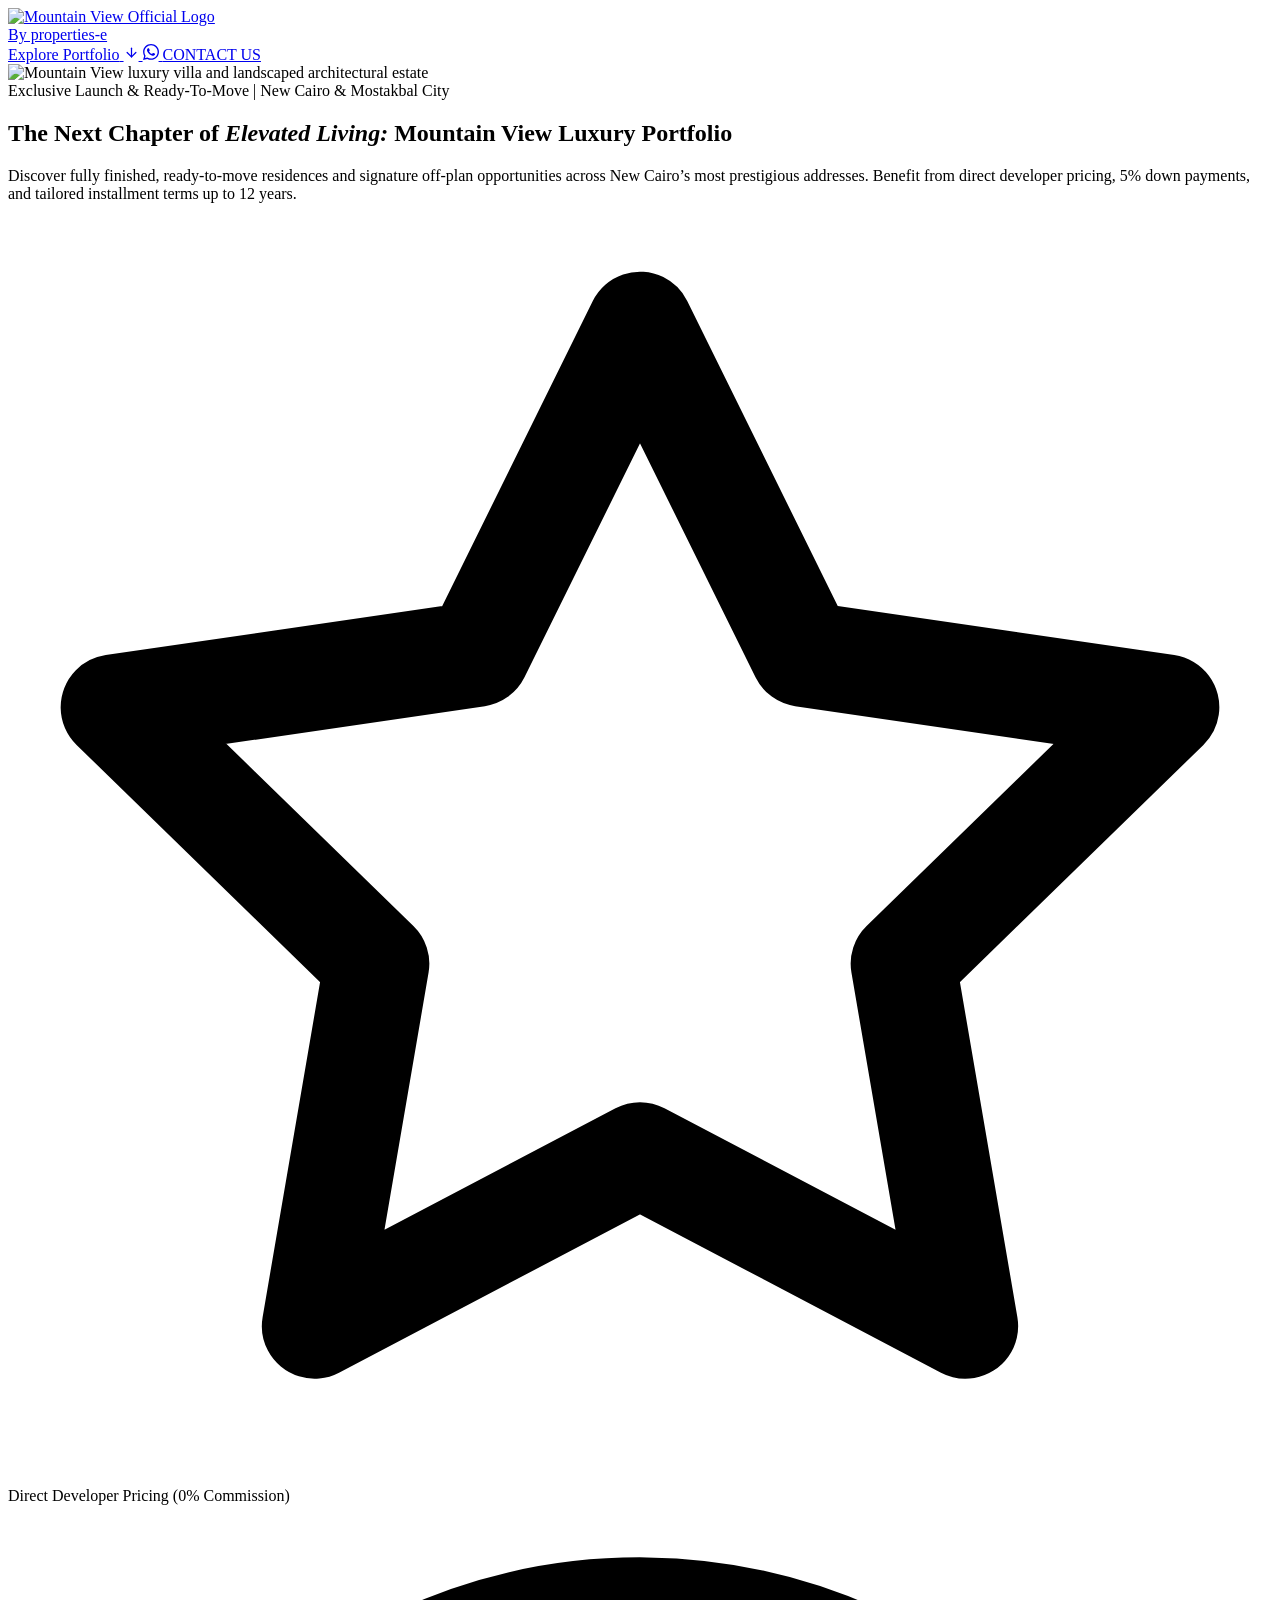
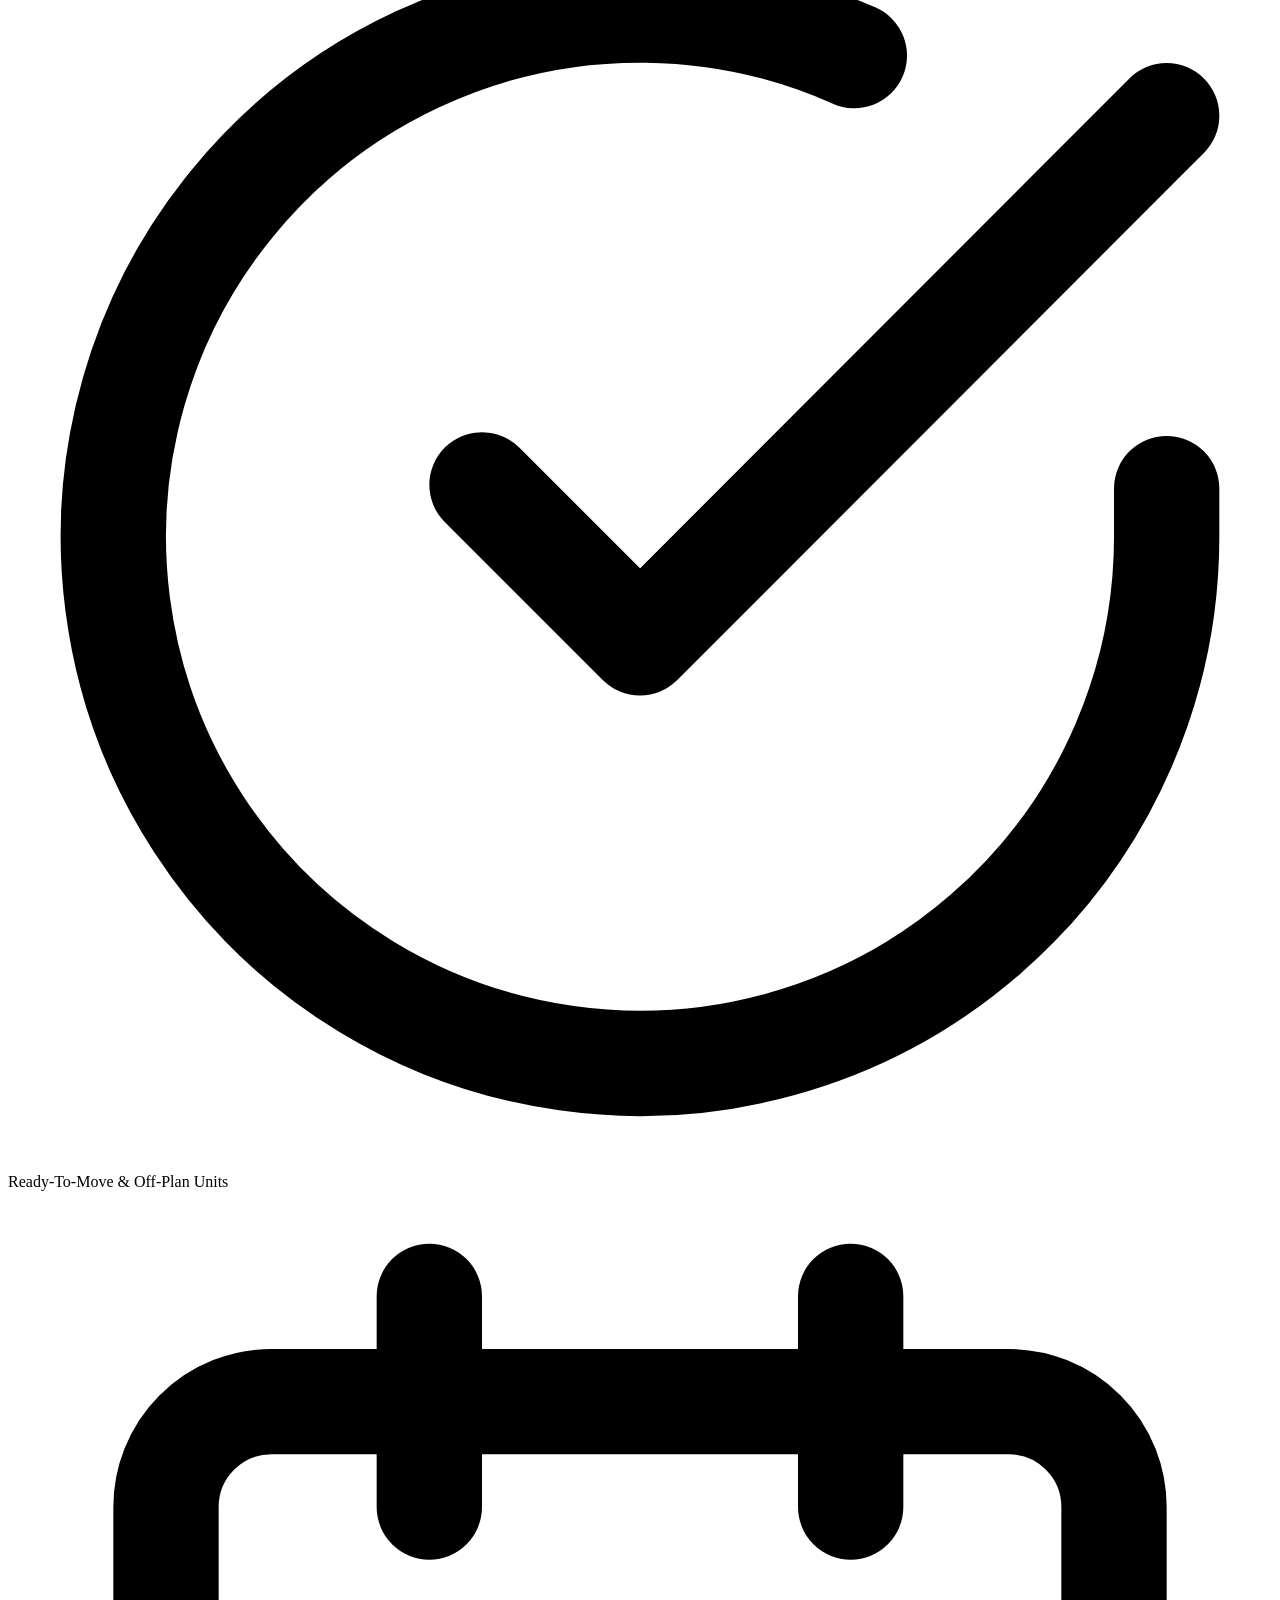
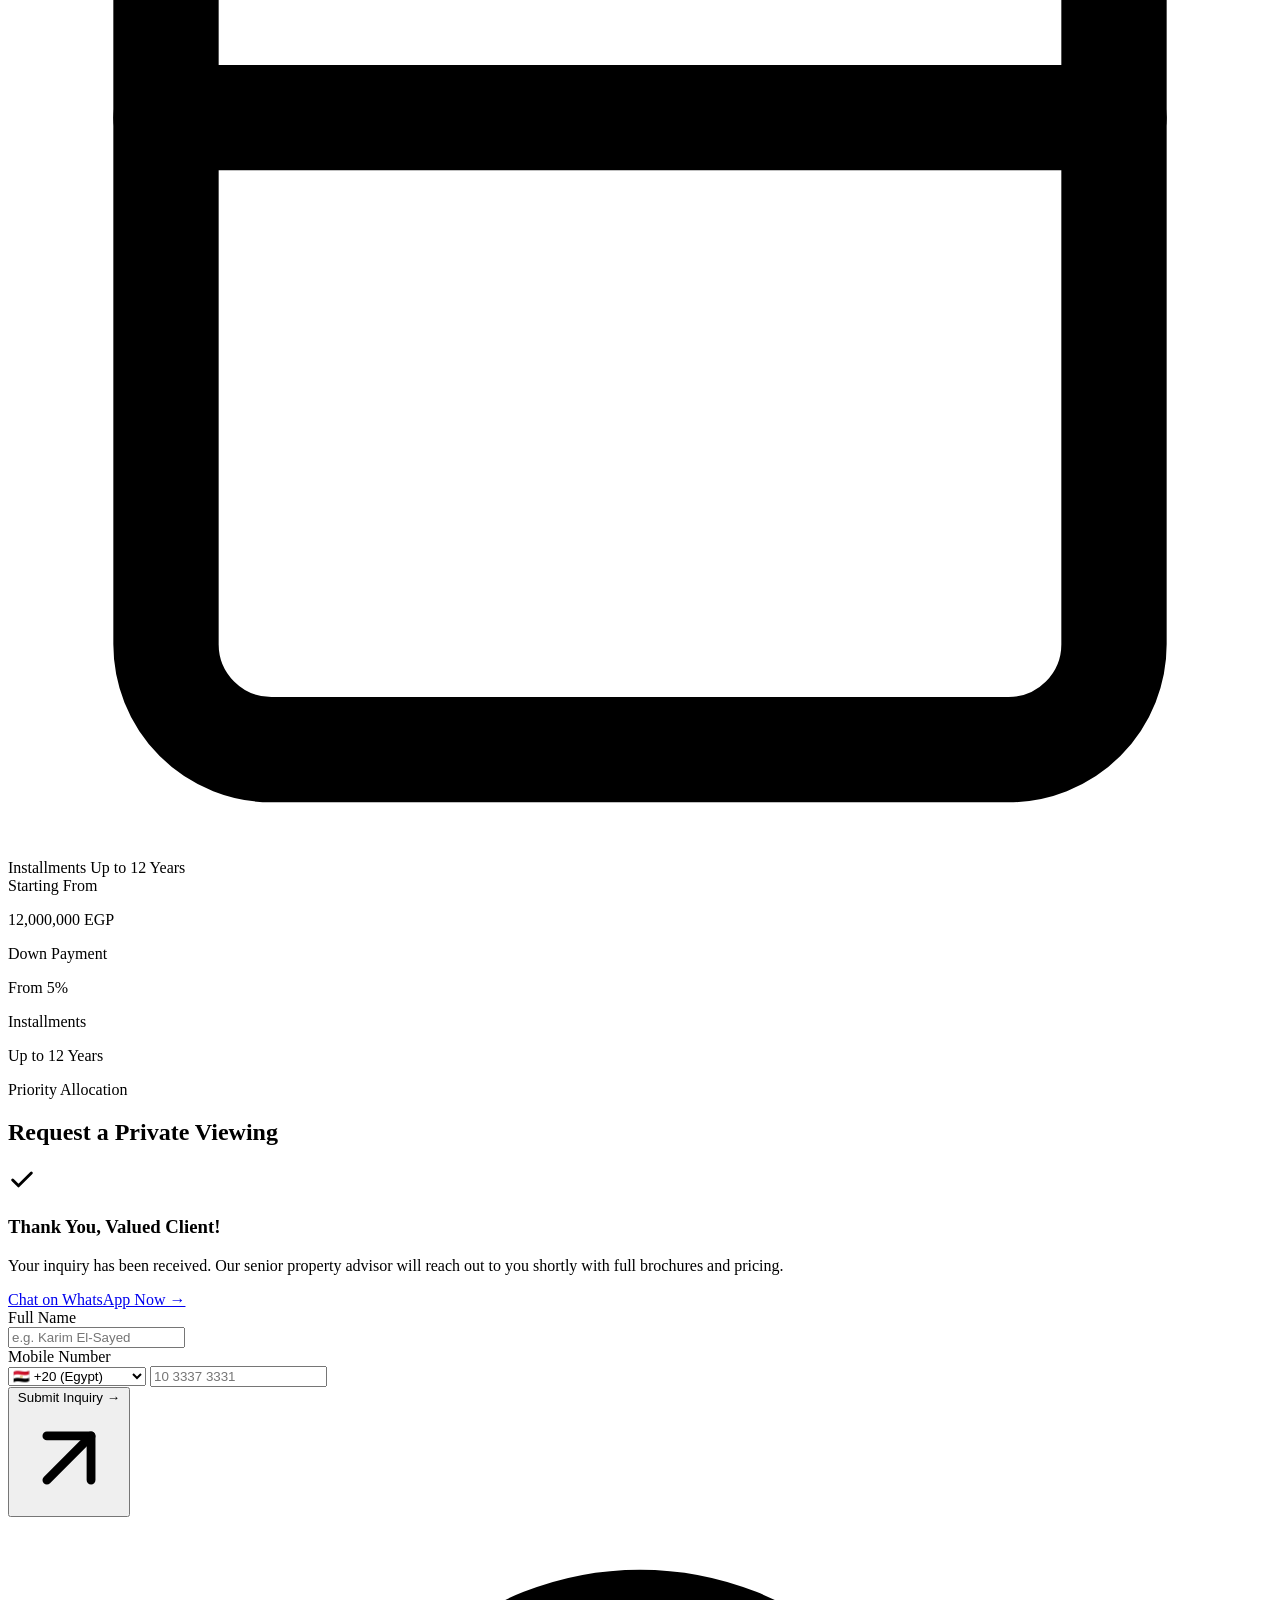
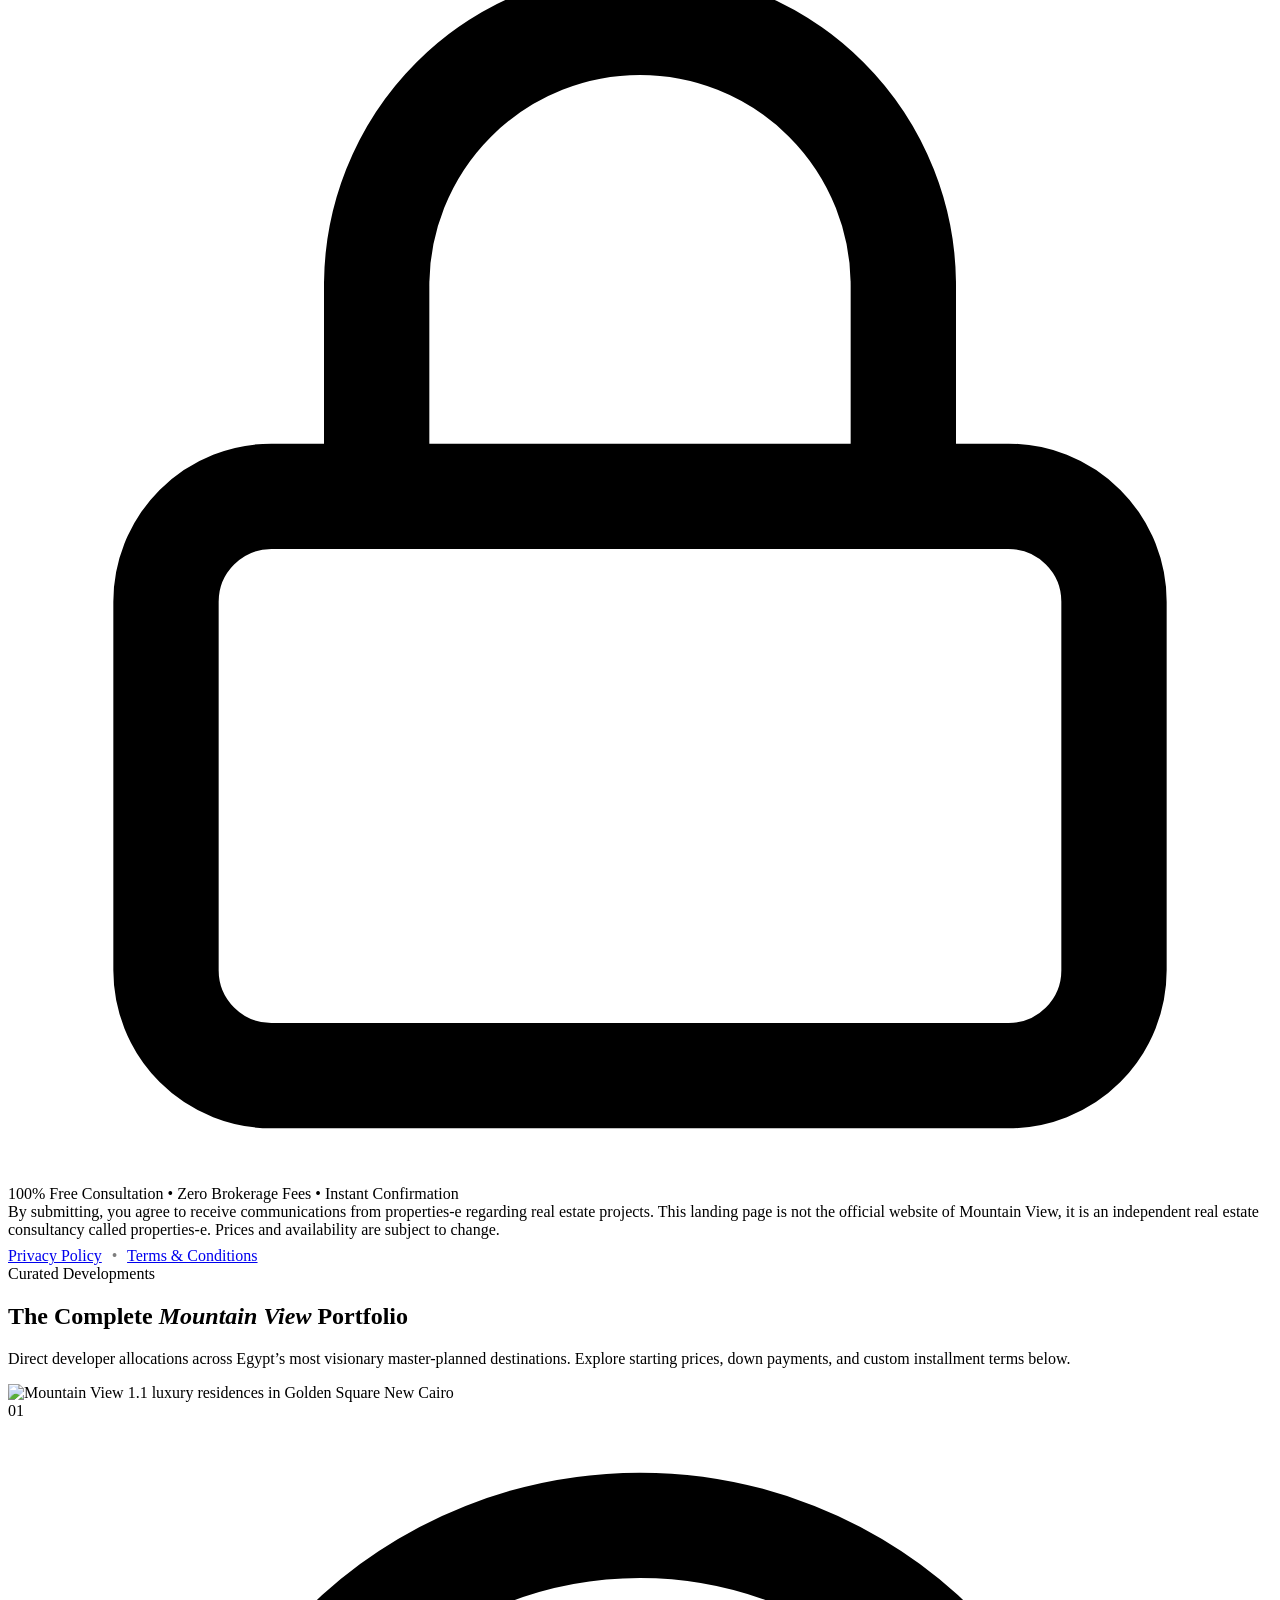
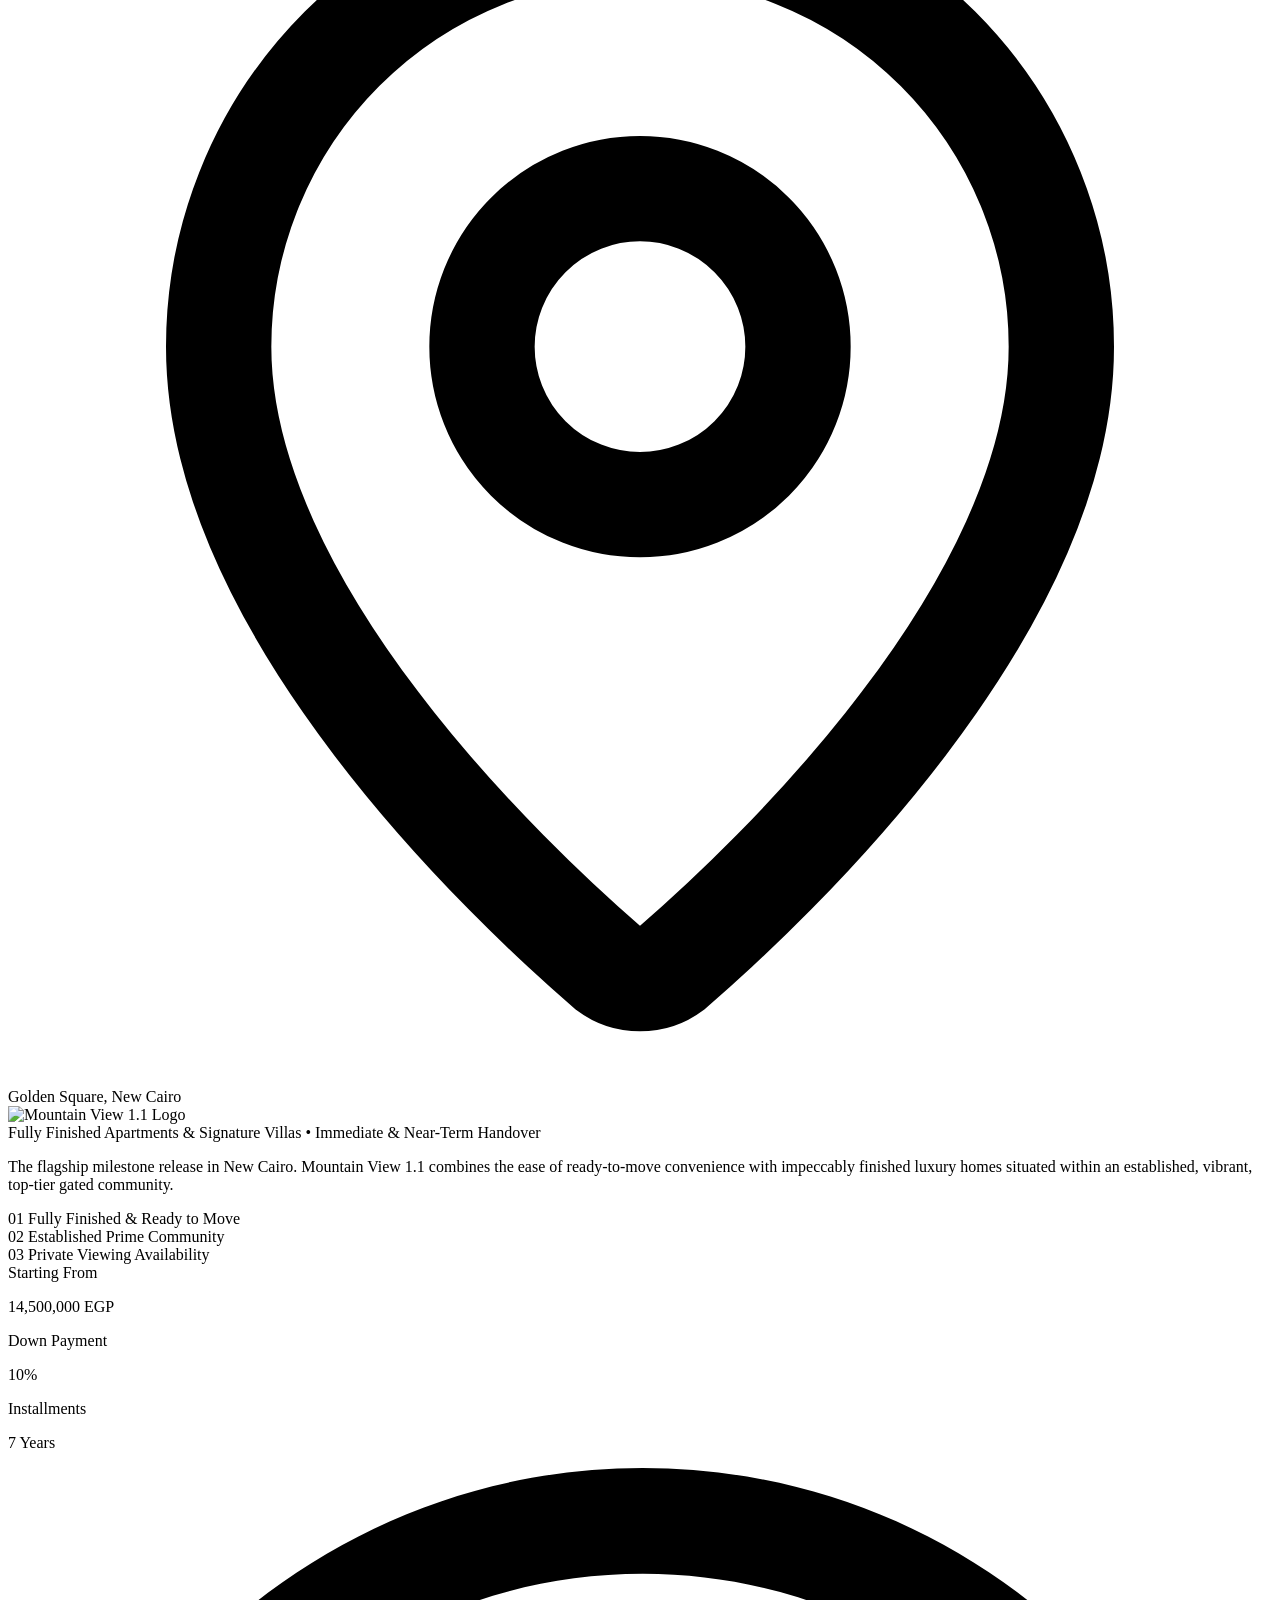
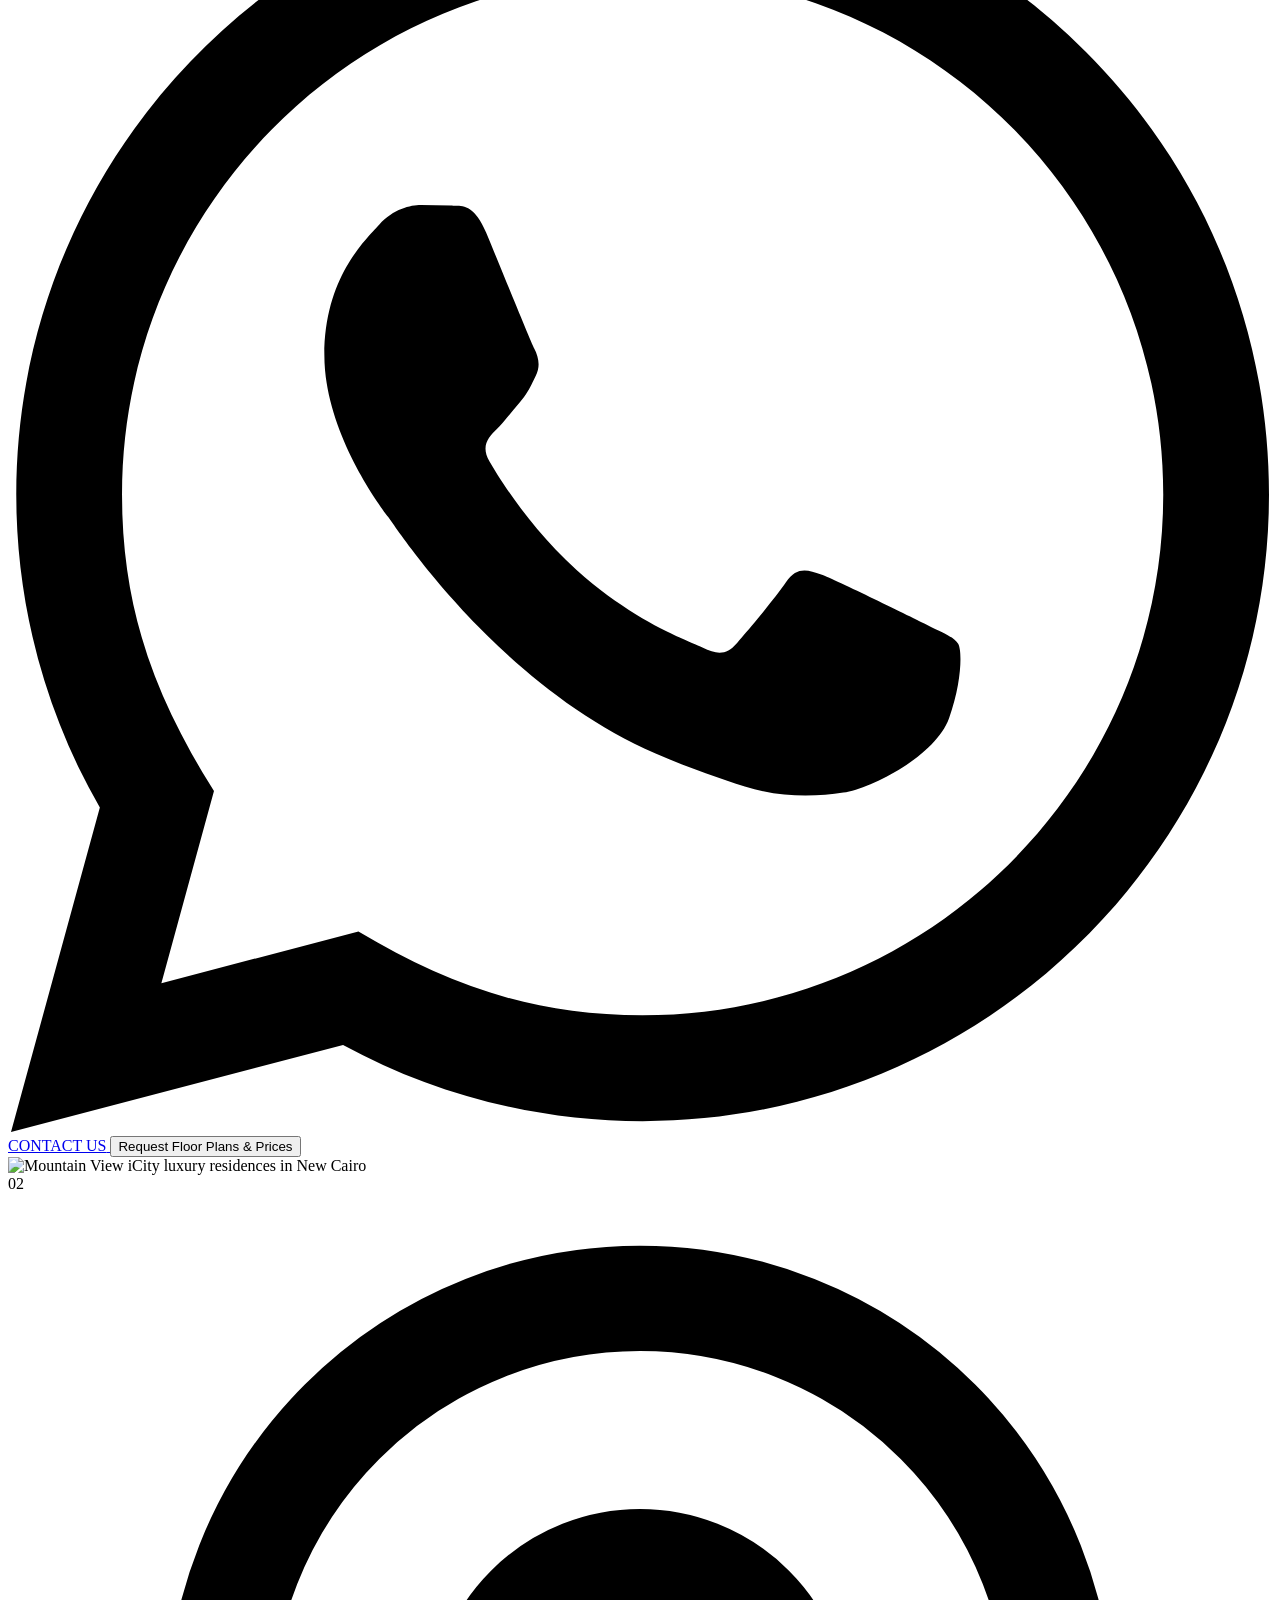
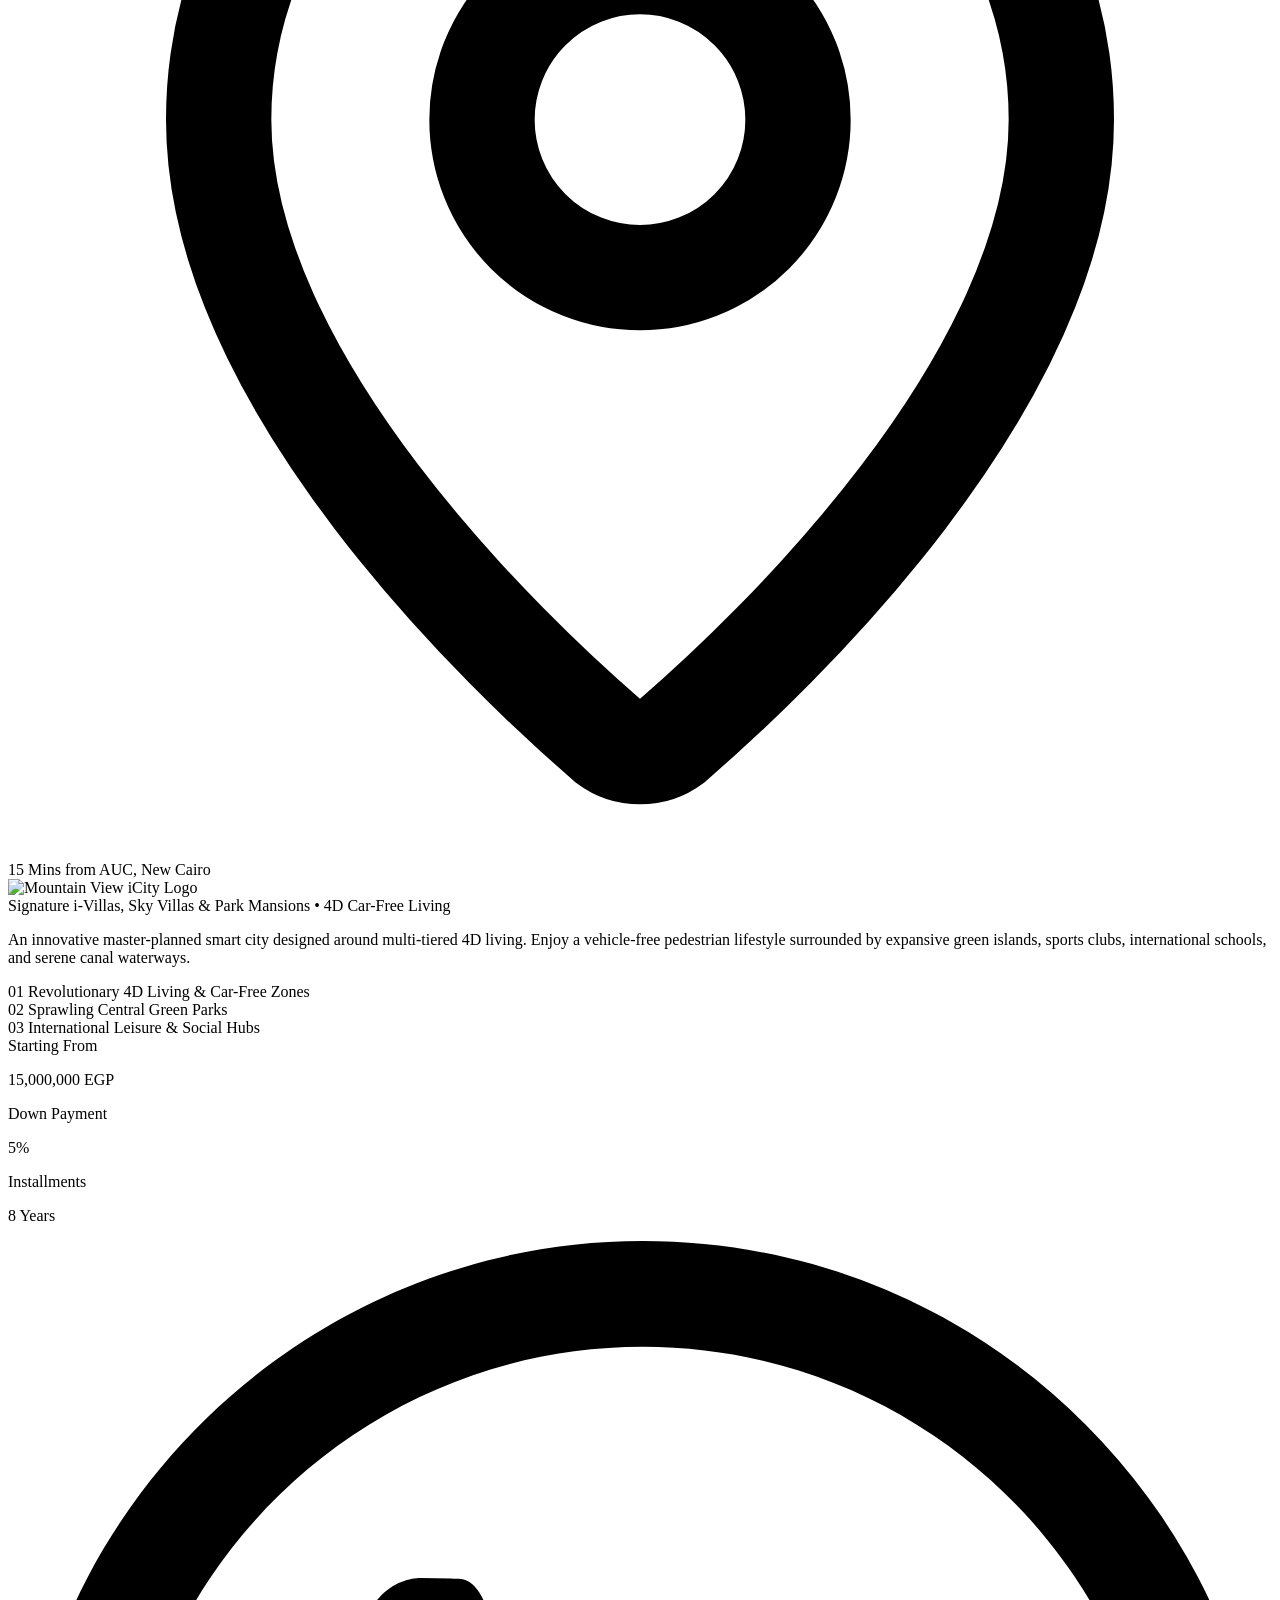
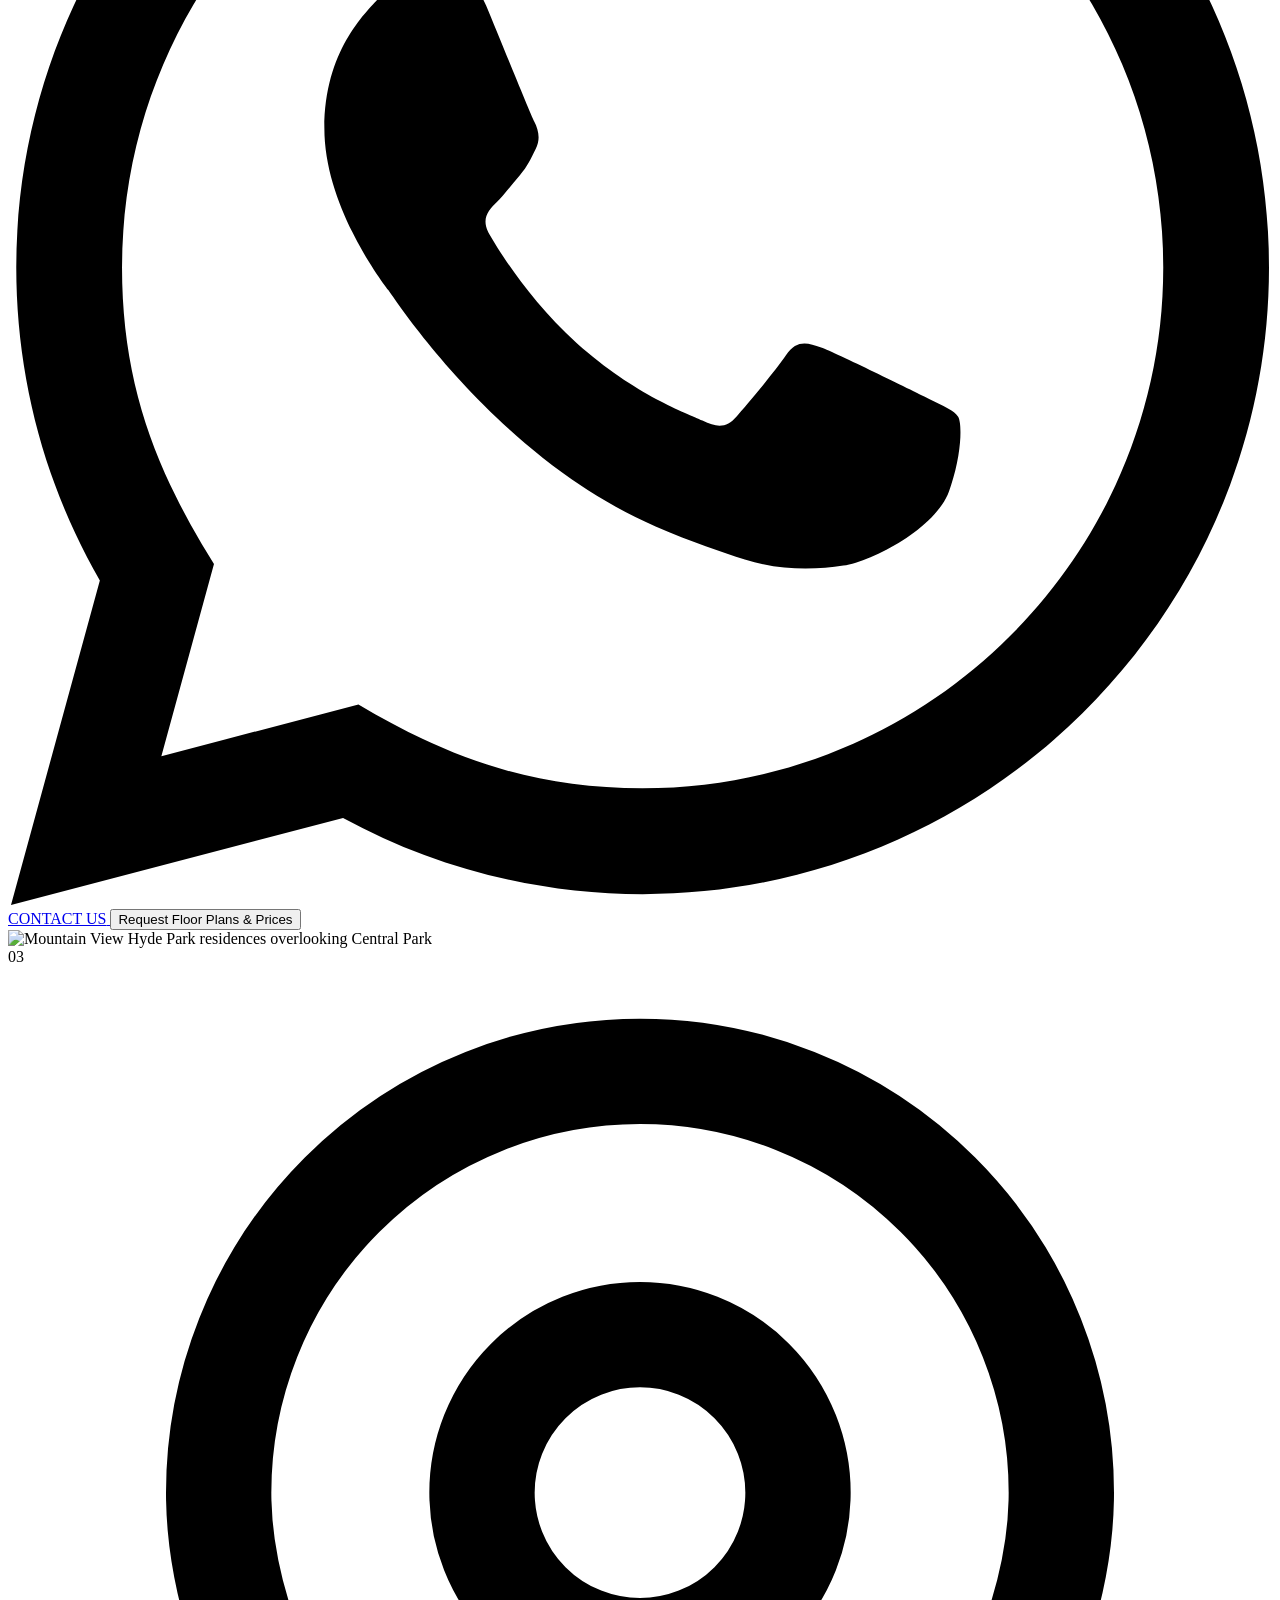
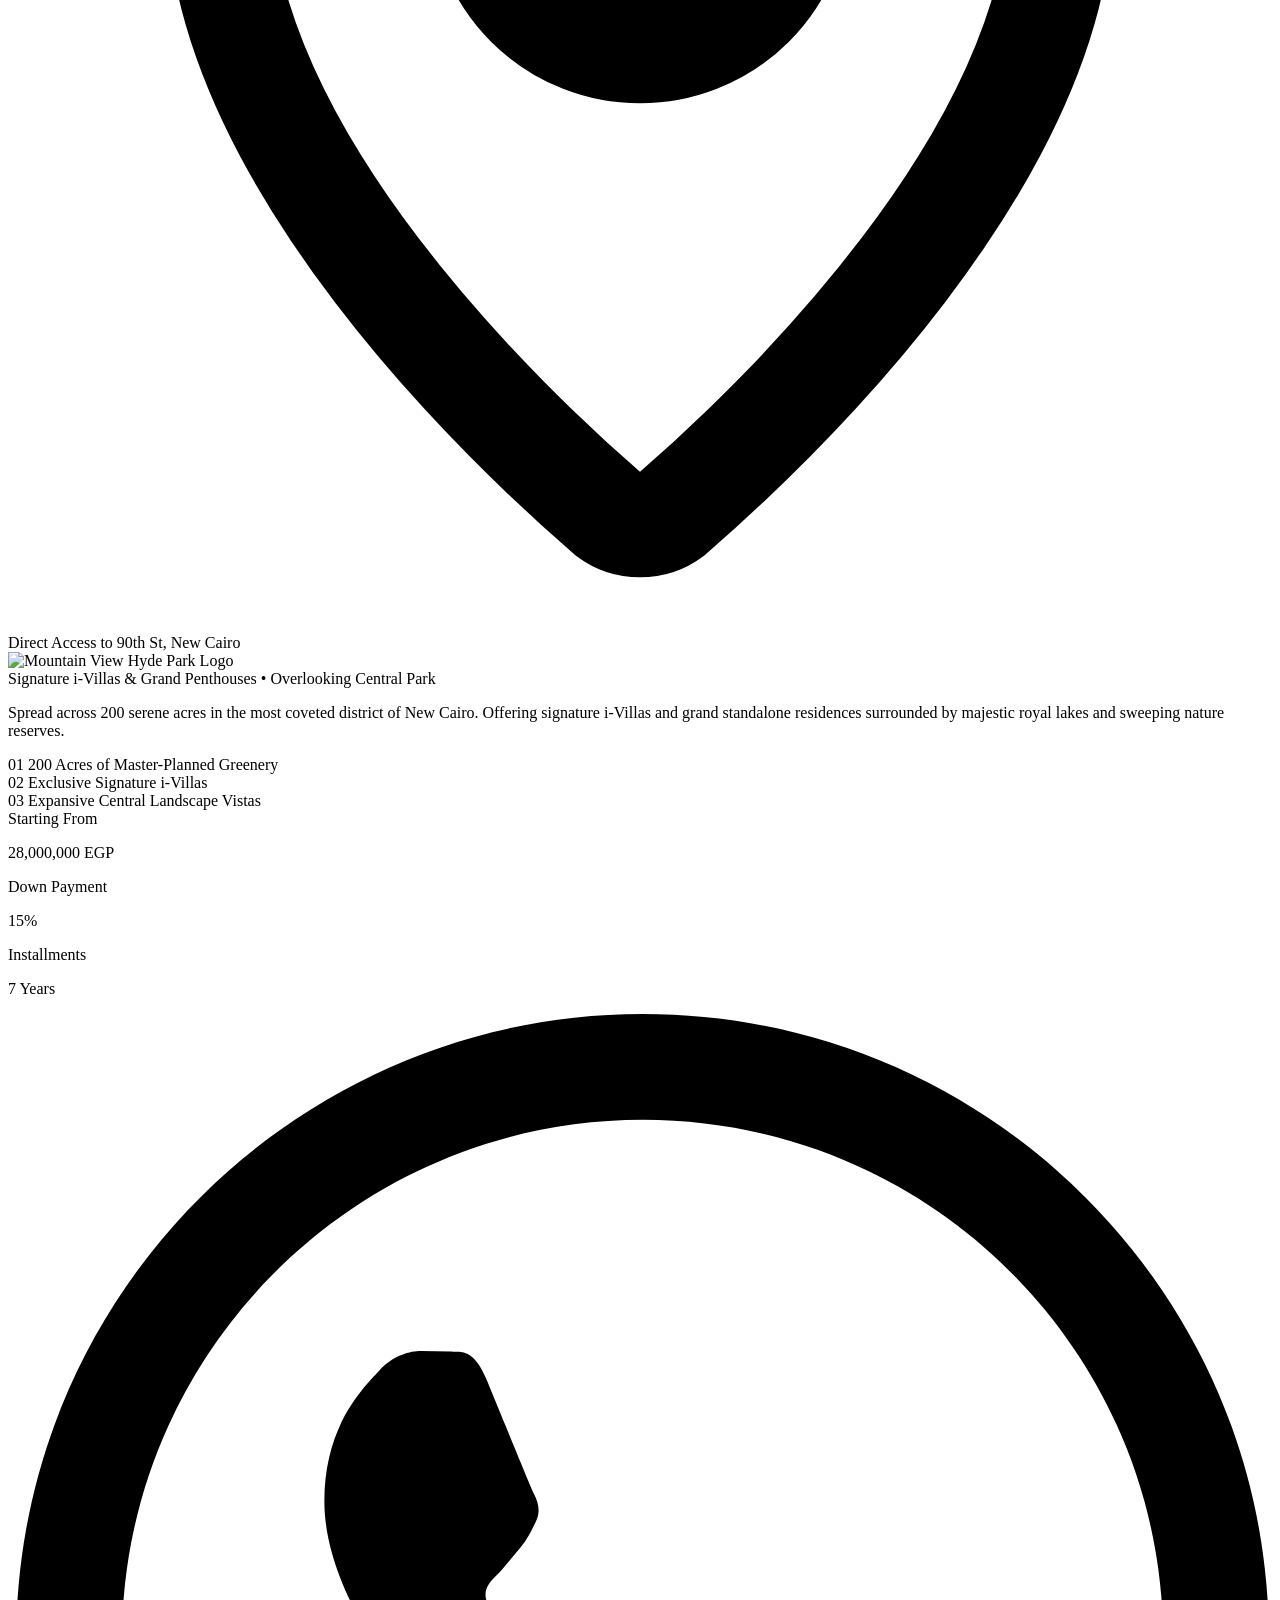
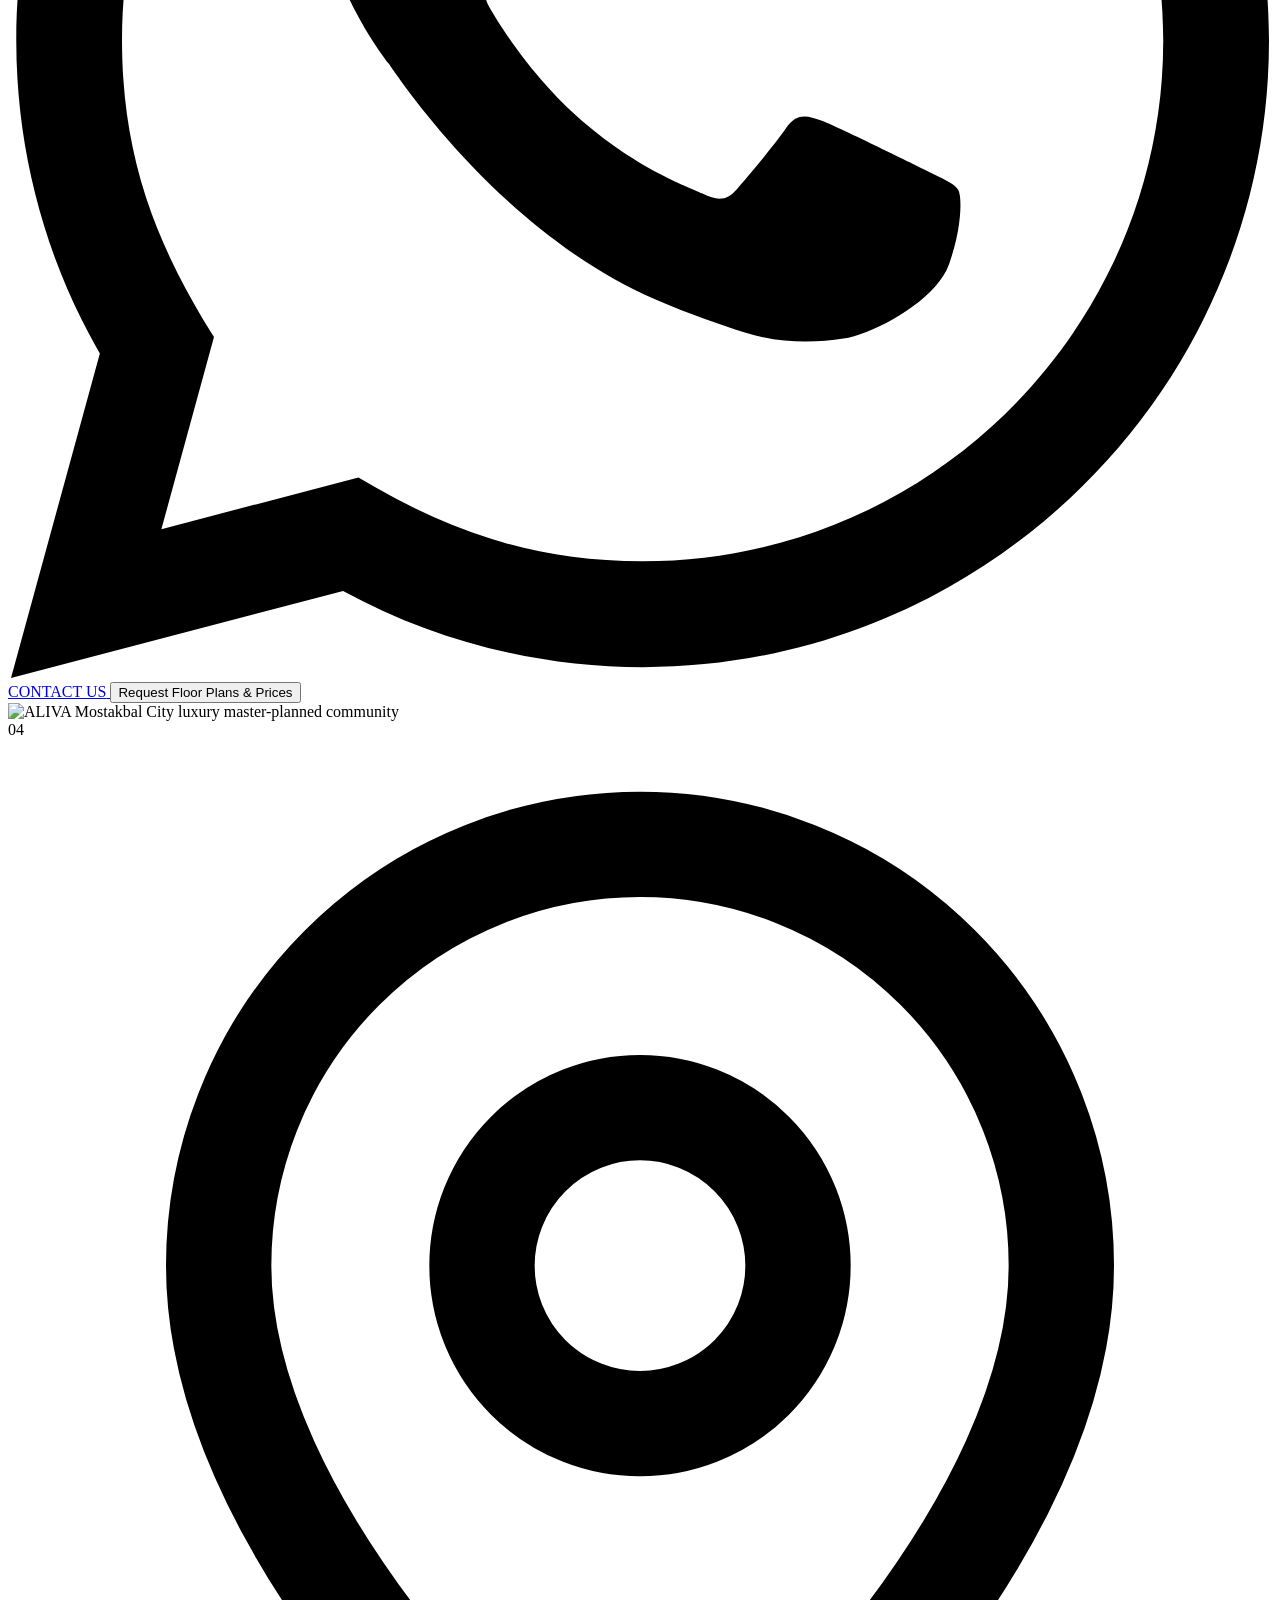
==== index.html @ 4b1cfc79 "Add index.html for Mountain View Luxury Landing Page" ====
<!DOCTYPE html>
<html lang="en">
<head>
  <!-- Google tag (gtag.js) -->
  <script async src="https://www.googletagmanager.com/gtag/js?id=G-C8G81VEPNH"></script>
  <script>
    window.dataLayer = window.dataLayer || [];
    function gtag(){dataLayer.push(arguments);}
    gtag('js', new Date());

    gtag('config', 'G-C8G81VEPNH');
    gtag('config', 'AW-18462270869');
  </script>

  <!-- Event snippet for Mountain View conversion page -->
  <script>
  function gtag_report_conversion(url) {
    var callback = function () {
      if (typeof(url) != 'undefined' && url) {
        window.location = url;
      }
    };
    if (typeof gtag === 'function') {
      gtag('event', 'conversion', {
          'send_to': 'AW-18462270869/Ka2mCPrmtoIdEJXLv-NE',
          'value': 1.0,
          'currency': 'EGP',
          'event_callback': callback
      });
    } else {
      callback();
    }
    return false;
  }
  </script>

  <meta charset="utf-8" />
  <meta name="viewport" content="width=device-width, initial-scale=1.0" />
  <title>Mountain View Luxury Developments | properties-e</title>
  <meta name="description" content="Explore Mountain View 1.1, iCity, Hyde Park, ALIVA, and Grand Valleys luxury residences across New Cairo and Mostakbal City with properties-e. Direct developer allocations, flexible payment plans, and zero commission." />
  
  <!-- Open Graph / Meta -->
  <meta property="og:title" content="Mountain View Luxury Portfolio | properties-e" />
  <meta property="og:description" content="Unlock private access to Mountain View 1.1, iCity, Hyde Park, ALIVA & Grand Valleys. Direct developer pricing from 12M EGP with 5% down payment." />
  <meta property="og:type" content="website" />
  
  <!-- Favicon -->
  <link rel="icon" type="image/png" href="images/favicon.png" />
  
  <!-- Google Fonts: Cinzel, Playfair Display & Plus Jakarta Sans (Zero Gold Editorial Elegance) -->
  <link rel="preconnect" href="https://fonts.googleapis.com" />
  <link rel="preconnect" href="https://fonts.gstatic.com" crossorigin />
  <link href="https://fonts.googleapis.com/css2?family=Cinzel:wght@400;500;600;700&family=Playfair+Display:ital,wght@0,400;0,500;0,600;1,400;1,500&family=Plus+Jakarta+Sans:wght@300;400;500;600;700&display=swap" rel="stylesheet" />
  
  <!-- Modern Architectural Stylesheet -->
  <link rel="stylesheet" href="css/style.css" />
</head>
<body>

  <!-- Site Header (Prominent Size XL Official Mountain View Logo) -->
  <header class="site-header">
    <div class="header-container">
      <a href="index.html" class="brand-wrapper" aria-label="Mountain View by properties-e">
        <div class="master-logo">
          <img src="images/mountain-view-logo.png" alt="Mountain View Official Logo" width="475" height="392" />
        </div>
        <div class="brand-subtext">By properties-e</div>
      </a>
      
      <div class="header-actions">
        <a href="#collection" class="explore-nav-btn">
          <span>Explore Portfolio</span>
          <svg xmlns="http://www.w3.org/2000/svg" width="15" height="15" viewBox="0 0 24 24" fill="none" stroke="currentColor" stroke-width="2" stroke-linecap="round" stroke-linejoin="round">
            <path d="M12 5v14"></path>
            <path d="m19 12-7 7-7-7"></path>
          </svg>
        </a>
        <a href="https://wa.me/201033373331?text=Hello%20properties-e%2C%20I%20would%20like%20to%20inquire%20about%20Mountain%20View%20projects" target="_blank" rel="noreferrer" class="header-wa-btn">
          <svg style="width: 16px; height: 16px; fill: currentColor;" xmlns="http://www.w3.org/2000/svg" viewBox="0 0 24 24">
            <path d="M.057 24l1.687-6.163c-1.041-1.804-1.588-3.849-1.587-5.946.003-6.556 5.338-11.891 11.893-11.891 3.181.001 6.167 1.24 8.413 3.488 2.245 2.248 3.481 5.236 3.48 8.414-.003 6.557-5.338 11.892-11.893 11.892-1.99-.001-3.951-.5-5.688-1.448l-6.305 1.654zm6.597-3.807c1.676.995 3.276 1.591 5.392 1.592 5.448 0 9.886-4.434 9.889-9.885.002-5.462-4.415-9.89-9.881-9.892-5.452 0-9.887 4.434-9.889 9.884-.001 2.225.651 3.891 1.746 5.634l-.999 3.648 3.742-.981zm11.387-5.464c-.074-.124-.272-.198-.57-.347-.297-.149-1.758-.868-2.031-.967-.272-.099-.47-.149-.669.149-.198.297-.768.967-.941 1.165-.173.198-.347.223-.644.074-.297-.149-1.255-.462-2.39-1.475-.883-.788-1.48-1.761-1.653-2.059-.173-.297-.018-.458.13-.606.134-.133.297-.347.446-.521.151-.172.2-.296.3-.495.099-.198.05-.372-.025-.521-.075-.148-.669-1.611-.916-2.206-.242-.579-.487-.501-.669-.51l-.57-.01c-.198 0-.52.074-.792.372s-1.04 1.016-1.04 2.479 1.065 2.876 1.213 3.074c.149.198 2.095 3.2 5.076 4.487.709.306 1.263.489 1.694.626.712.226 1.36.194 1.872.118.571-.085 1.758-.719 2.006-1.413.248-.695.248-1.29.173-1.414z"/>
          </svg>
          <span>CONTACT US</span>
        </a>
      </div>
    </div>
  </header>

  <!-- Hero Section Spotlight (Mountain View 1.1 & Private Viewing Form) -->
  <main>
    <section class="hero-section">
      <div class="hero-backdrop">
        <img src="images/luxury-hero.jpg" alt="Mountain View luxury villa and landscaped architectural estate" width="1920" height="1088" />
      </div>
      <div class="hero-overlay"></div>
      
      <div class="hero-content">
        <div class="hero-grid">
          
          <!-- Hero Left Column: Editorial Spotlight Content -->
          <div class="hero-text-block fade-up">
            <div class="badge-exclusive">
              <span>Exclusive Launch &amp; Ready-To-Move</span>
              <span class="badge-divider">|</span>
              <span>New Cairo &amp; Mostakbal City</span>
            </div>
            
            <h1 class="hero-title">
              The Next Chapter of <i>Elevated Living:</i> Mountain View Luxury Portfolio
            </h1>
            
            <p class="hero-desc">
              Discover fully finished, ready-to-move residences and signature off-plan opportunities across New Cairo’s most prestigious addresses. Benefit from direct developer pricing, 5% down payments, and tailored installment terms up to 12 years.
            </p>

            <!-- Architectural Trust Chips (Zero Gold) -->
            <div class="trust-chips-row">
              <div class="trust-chip">
                <svg xmlns="http://www.w3.org/2000/svg" viewBox="0 0 24 24" fill="none" stroke="currentColor" stroke-width="2" stroke-linecap="round" stroke-linejoin="round">
                  <path d="M12 2l3.09 6.26L22 9.27l-5 4.87 1.18 6.88L12 17.77l-6.18 3.25L7 14.14 2 9.27l6.91-1.01L12 2z"/>
                </svg>
                <span>Direct Developer Pricing (0% Commission)</span>
              </div>
              <div class="trust-chip">
                <svg xmlns="http://www.w3.org/2000/svg" viewBox="0 0 24 24" fill="none" stroke="currentColor" stroke-width="2" stroke-linecap="round" stroke-linejoin="round">
                  <path d="M22 11.08V12a10 10 0 1 1-5.93-9.14"></path>
                  <polyline points="22 4 12 14.01 9 11.01"></polyline>
                </svg>
                <span>Ready-To-Move &amp; Off-Plan Units</span>
              </div>
              <div class="trust-chip">
                <svg xmlns="http://www.w3.org/2000/svg" viewBox="0 0 24 24" fill="none" stroke="currentColor" stroke-width="2" stroke-linecap="round" stroke-linejoin="round">
                  <rect x="3" y="4" width="18" height="18" rx="2" ry="2"></rect>
                  <line x1="16" y1="2" x2="16" y2="6"></line>
                  <line x1="8" y1="2" x2="8" y2="6"></line>
                  <line x1="3" y1="10" x2="21" y2="10"></line>
                </svg>
                <span>Installments Up to 12 Years</span>
              </div>
            </div>
            
            <!-- Quick Project Key Figures -->
            <div class="hero-stats">
              <div class="stat-item">
                <span class="stat-label">Starting From</span>
                <p class="stat-value">12,000,000 EGP</p>
              </div>
              <div class="stat-item">
                <span class="stat-label">Down Payment</span>
                <p class="stat-value">From 5%</p>
              </div>
              <div class="stat-item">
                <span class="stat-label">Installments</span>
                <p class="stat-value">Up to 12 Years</p>
              </div>
            </div>
          </div>
          
          <!-- Hero Right Column: Frosted Glassmorphic Lead Form -->
          <div class="hero-form-wrapper fade-up">
            <div class="lead-card">

              <div class="lead-form-header">
                <span class="lead-form-badge">Priority Allocation</span>
                <h2 class="lead-form-title">Request a Private Viewing</h2>
              </div>

              <!-- In-form Success State -->
              <div id="form-success-box" class="form-success-container">
                <div class="form-success-icon">
                  <svg xmlns="http://www.w3.org/2000/svg" width="28" height="28" viewBox="0 0 24 24" fill="none" stroke="currentColor" stroke-width="2.5" stroke-linecap="round" stroke-linejoin="round">
                    <polyline points="20 6 9 17 4 12"></polyline>
                  </svg>
                </div>
                <h3 class="form-success-title">Thank You, <span class="client-name">Valued Client</span>!</h3>
                <p class="form-success-text">Your inquiry has been received. Our senior property advisor will reach out to you shortly with full brochures and pricing.</p>
                <a href="https://wa.me/201033373331?text=Hello%20properties-e%2C%20I%20just%20submitted%20my%20inquiry%20and%20would%20like%20to%20connect%20immediately" target="_blank" rel="noreferrer" class="form-success-wa">
                  <span>Chat on WhatsApp Now &rarr;</span>
                </a>
              </div>
              
              <!-- Minimalist Lead Form (Full Name & Phone Number with Country Code Dropdown) -->
              <form id="lead-form" class="lead-form" novalidate>
                <input type="hidden" id="projectInterest" name="projectInterest" value="Mountain View 1.1 Golden Square" />

                <div class="form-group">
                  <label class="form-label" for="fullName">Full Name</label>
                  <div class="input-wrapper">
                    <input 
                      type="text" 
                      id="fullName" 
                      name="fullName" 
                      class="form-input" 
                      placeholder="e.g. Karim El-Sayed" 
                      required 
                      minlength="2" 
                      autocomplete="name" 
                    />
                  </div>
                </div>
                
                <div class="form-group">
                  <label class="form-label" for="phoneNumber">Mobile Number</label>
                  <div class="phone-input-row">
                    <select id="countryCode" name="countryCode" class="country-select" aria-label="Country Code">
                      <option value="+20" selected>🇪🇬 +20 (Egypt)</option>
                      <option value="+966">🇸🇦 +966 (KSA)</option>
                      <option value="+971">🇦🇪 +971 (UAE)</option>
                      <option value="+965">🇰🇼 +965 (Kuwait)</option>
                      <option value="+974">🇶🇦 +974 (Qatar)</option>
                      <option value="+973">🇧🇭 +973 (Bahrain)</option>
                      <option value="+968">🇴🇲 +968 (Oman)</option>
                      <option value="+962">🇯🇴 +962 (Jordan)</option>
                      <option value="+961">🇱🇧 +961 (Lebanon)</option>
                      <option value="+964">🇮🇶 +964 (Iraq)</option>
                      <option value="+218">🇱🇾 +218 (Libya)</option>
                      <option value="+249">🇸🇩 +249 (Sudan)</option>
                      <option value="+212">🇲🇦 +212 (Morocco)</option>
                      <option value="+216">🇹🇳 +216 (Tunisia)</option>
                      <option value="+213">🇩🇿 +213 (Algeria)</option>
                      <option value="+1">🇺🇸 +1 (US/CA)</option>
                      <option value="+44">🇬🇧 +44 (UK)</option>
                      <option value="+49">🇩🇪 +49 (Germany)</option>
                      <option value="+33">🇫🇷 +33 (France)</option>
                      <option value="+39">🇮🇹 +39 (Italy)</option>
                      <option value="+90">🇹🇷 +90 (Turkey)</option>
                    </select>
                    <input 
                      type="tel" 
                      id="phoneNumber" 
                      name="phoneNumber" 
                      class="phone-number-input" 
                      placeholder="10 3337 3331" 
                      required 
                      minlength="7" 
                      inputmode="tel" 
                      autocomplete="tel" 
                    />
                  </div>
                </div>
                
                <button type="submit" class="btn-submit">
                  <span class="btn-text">Submit Inquiry &rarr;</span>
                  <svg class="btn-icon" xmlns="http://www.w3.org/2000/svg" viewBox="0 0 24 24" fill="none" stroke="currentColor" stroke-width="2" stroke-linecap="round" stroke-linejoin="round">
                    <path d="M7 7h10v10"></path>
                    <path d="M7 17 17 7"></path>
                  </svg>
                  <div class="spinner"></div>
                </button>

                <div class="submit-guarantee">
                  <svg xmlns="http://www.w3.org/2000/svg" viewBox="0 0 24 24" fill="none" stroke="currentColor" stroke-width="2" stroke-linecap="round" stroke-linejoin="round">
                    <rect x="3" y="11" width="18" height="11" rx="2" ry="2"></rect>
                    <path d="M7 11V7a5 5 0 0 1 10 0v4"></path>
                  </svg>
                  <span>100% Free Consultation &bull; Zero Brokerage Fees &bull; Instant Confirmation</span>
                </div>
              </form>
              
              <!-- Mandatory Form Disclaimer -->
              <div class="form-disclaimer">
                By submitting, you agree to receive communications from properties-e regarding real estate projects. This landing page is not the official website of Mountain View, it is an independent real estate consultancy called properties-e. Prices and availability are subject to change.
                <div style="margin-top: 8px;">
                  <a href="privacy-policy.html">Privacy Policy</a>
                  <span style="margin: 0 6px; opacity: 0.5;">&bull;</span>
                  <a href="terms-conditions.html">Terms &amp; Conditions</a>
                </div>
              </div>
            </div>
          </div>
          
        </div>
      </div>
    </section>

    <!-- Collection Header Intro Banner -->
    <section class="collection-header-section">
      <div class="collection-header-container">
        <span class="section-label">Curated Developments</span>
        <h2 class="section-title">The Complete <i>Mountain View</i> Portfolio</h2>
        <p class="section-subtitle">
          Direct developer allocations across Egypt’s most visionary master-planned destinations. Explore starting prices, down payments, and custom installment terms below.
        </p>
      </div>
    </section>

    <!-- Complete Project Inventory Showcase -->
    <div id="collection">
      
      <!-- Project 01: Mountain View 1.1 -->
      <section class="collection-section">
        <div class="collection-backdrop">
          <img src="images/mountain-view-11.jpg" alt="Mountain View 1.1 luxury residences in Golden Square New Cairo" loading="lazy" width="1920" height="1280" />
        </div>
        <div class="gradient-overlay-left"></div>
        
        <div class="collection-container">
          <div class="project-panel fade-up">
            <div class="project-meta-tag">
              <span class="project-number">01</span>
              <span class="project-line"></span>
              <span class="project-location">
                <svg class="location-icon" xmlns="http://www.w3.org/2000/svg" viewBox="0 0 24 24" fill="none" stroke="currentColor" stroke-width="2" stroke-linecap="round" stroke-linejoin="round">
                  <path d="M20 10c0 4.993-5.539 10.193-7.399 11.799a1 1 0 0 1-1.202 0C9.539 20.193 4 14.993 4 10a8 8 0 0 1 16 0"></path>
                  <circle cx="12" cy="10" r="3"></circle>
                </svg>
                Golden Square, New Cairo
              </span>
            </div>
            
            <div class="project-brand-logo">
              <img src="images/mountain-view-11-logo.png" alt="Mountain View 1.1 Logo" />
            </div>

            <div class="project-highlights-tag">
              Fully Finished Apartments &amp; Signature Villas &bull; Immediate &amp; Near-Term Handover
            </div>
            
            <p class="project-desc">
              The flagship milestone release in New Cairo. Mountain View 1.1 combines the ease of ready-to-move convenience with impeccably finished luxury homes situated within an established, vibrant, top-tier gated community.
            </p>
            
            <div class="features-grid">
              <div class="feature-pill">
                <span class="feature-num">01</span>
                <span class="feature-title">Fully Finished &amp; Ready to Move</span>
              </div>
              <div class="feature-pill">
                <span class="feature-num">02</span>
                <span class="feature-title">Established Prime Community</span>
              </div>
              <div class="feature-pill">
                <span class="feature-num">03</span>
                <span class="feature-title">Private Viewing Availability</span>
              </div>
            </div>
            
            <div class="pricing-grid">
              <div class="pricing-pill">
                <span class="pricing-label">Starting From</span>
                <p class="pricing-value">14,500,000 EGP</p>
              </div>
              <div class="pricing-pill">
                <span class="pricing-label">Down Payment</span>
                <p class="pricing-value">10%</p>
              </div>
              <div class="pricing-pill">
                <span class="pricing-label">Installments</span>
                <p class="pricing-value">7 Years</p>
              </div>
            </div>
            
            <div class="project-cta-group">
              <a href="https://wa.me/201033373331?text=I%20am%20inquiring%20about%20Mountain%20View%201.1" target="_blank" rel="noreferrer" class="btn-whatsapp-project">
                <svg xmlns="http://www.w3.org/2000/svg" viewBox="0 0 24 24">
                  <path d="M.057 24l1.687-6.163c-1.041-1.804-1.588-3.849-1.587-5.946.003-6.556 5.338-11.891 11.893-11.891 3.181.001 6.167 1.24 8.413 3.488 2.245 2.248 3.481 5.236 3.48 8.414-.003 6.557-5.338 11.892-11.893 11.892-1.99-.001-3.951-.5-5.688-1.448l-6.305 1.654zm6.597-3.807c1.676.995 3.276 1.591 5.392 1.592 5.448 0 9.886-4.434 9.889-9.885.002-5.462-4.415-9.89-9.881-9.892-5.452 0-9.887 4.434-9.889 9.884-.001 2.225.651 3.891 1.746 5.634l-.999 3.648 3.742-.981zm11.387-5.464c-.074-.124-.272-.198-.57-.347-.297-.149-1.758-.868-2.031-.967-.272-.099-.47-.149-.669.149-.198.297-.768.967-.941 1.165-.173.198-.347.223-.644.074-.297-.149-1.255-.462-2.39-1.475-.883-.788-1.48-1.761-1.653-2.059-.173-.297-.018-.458.13-.606.134-.133.297-.347.446-.521.151-.172.2-.296.3-.495.099-.198.05-.372-.025-.521-.075-.148-.669-1.611-.916-2.206-.242-.579-.487-.501-.669-.51l-.57-.01c-.198 0-.52.074-.792.372s-1.04 1.016-1.04 2.479 1.065 2.876 1.213 3.074c.149.198 2.095 3.2 5.076 4.487.709.306 1.263.489 1.694.626.712.226 1.36.194 1.872.118.571-.085 1.758-.719 2.006-1.413.248-.695.248-1.29.173-1.414z"/>
                </svg>
                <span>CONTACT US</span>
              </a>
              <button type="button" class="btn-request-project trigger-project-form" data-project="Mountain View 1.1 Golden Square">
                <span>Request Floor Plans &amp; Prices</span>
              </button>
            </div>
          </div>
        </div>
      </section>

      <!-- Project 02: Mountain View iCity -->
      <section class="collection-section">
        <div class="collection-backdrop">
          <img src="images/icity.jpg" alt="Mountain View iCity luxury residences in New Cairo" loading="lazy" width="1920" height="1280" />
        </div>
        <div class="gradient-overlay-right"></div>
        
        <div class="collection-container align-right">
          <div class="project-panel fade-up">
            <div class="project-meta-tag">
              <span class="project-number">02</span>
              <span class="project-line"></span>
              <span class="project-location">
                <svg class="location-icon" xmlns="http://www.w3.org/2000/svg" viewBox="0 0 24 24" fill="none" stroke="currentColor" stroke-width="2" stroke-linecap="round" stroke-linejoin="round">
                  <path d="M20 10c0 4.993-5.539 10.193-7.399 11.799a1 1 0 0 1-1.202 0C9.539 20.193 4 14.993 4 10a8 8 0 0 1 16 0"></path>
                  <circle cx="12" cy="10" r="3"></circle>
                </svg>
                15 Mins from AUC, New Cairo
              </span>
            </div>
            
            <div class="project-brand-logo">
              <img src="images/icity-logo.png" alt="Mountain View iCity Logo" />
            </div>

            <div class="project-highlights-tag">
              Signature i-Villas, Sky Villas &amp; Park Mansions &bull; 4D Car-Free Living
            </div>
            
            <p class="project-desc">
              An innovative master-planned smart city designed around multi-tiered 4D living. Enjoy a vehicle-free pedestrian lifestyle surrounded by expansive green islands, sports clubs, international schools, and serene canal waterways.
            </p>
            
            <div class="features-grid">
              <div class="feature-pill">
                <span class="feature-num">01</span>
                <span class="feature-title">Revolutionary 4D Living &amp; Car-Free Zones</span>
              </div>
              <div class="feature-pill">
                <span class="feature-num">02</span>
                <span class="feature-title">Sprawling Central Green Parks</span>
              </div>
              <div class="feature-pill">
                <span class="feature-num">03</span>
                <span class="feature-title">International Leisure &amp; Social Hubs</span>
              </div>
            </div>
            
            <div class="pricing-grid">
              <div class="pricing-pill">
                <span class="pricing-label">Starting From</span>
                <p class="pricing-value">15,000,000 EGP</p>
              </div>
              <div class="pricing-pill">
                <span class="pricing-label">Down Payment</span>
                <p class="pricing-value">5%</p>
              </div>
              <div class="pricing-pill">
                <span class="pricing-label">Installments</span>
                <p class="pricing-value">8 Years</p>
              </div>
            </div>
            
            <div class="project-cta-group">
              <a href="https://wa.me/201033373331?text=I%20am%20inquiring%20about%20Mountain%20View%20iCity" target="_blank" rel="noreferrer" class="btn-whatsapp-project">
                <svg xmlns="http://www.w3.org/2000/svg" viewBox="0 0 24 24">
                  <path d="M.057 24l1.687-6.163c-1.041-1.804-1.588-3.849-1.587-5.946.003-6.556 5.338-11.891 11.893-11.891 3.181.001 6.167 1.24 8.413 3.488 2.245 2.248 3.481 5.236 3.48 8.414-.003 6.557-5.338 11.892-11.893 11.892-1.99-.001-3.951-.5-5.688-1.448l-6.305 1.654zm6.597-3.807c1.676.995 3.276 1.591 5.392 1.592 5.448 0 9.886-4.434 9.889-9.885.002-5.462-4.415-9.89-9.881-9.892-5.452 0-9.887 4.434-9.889 9.884-.001 2.225.651 3.891 1.746 5.634l-.999 3.648 3.742-.981zm11.387-5.464c-.074-.124-.272-.198-.57-.347-.297-.149-1.758-.868-2.031-.967-.272-.099-.47-.149-.669.149-.198.297-.768.967-.941 1.165-.173.198-.347.223-.644.074-.297-.149-1.255-.462-2.39-1.475-.883-.788-1.48-1.761-1.653-2.059-.173-.297-.018-.458.13-.606.134-.133.297-.347.446-.521.151-.172.2-.296.3-.495.099-.198.05-.372-.025-.521-.075-.148-.669-1.611-.916-2.206-.242-.579-.487-.501-.669-.51l-.57-.01c-.198 0-.52.074-.792.372s-1.04 1.016-1.04 2.479 1.065 2.876 1.213 3.074c.149.198 2.095 3.2 5.076 4.487.709.306 1.263.489 1.694.626.712.226 1.36.194 1.872.118.571-.085 1.758-.719 2.006-1.413.248-.695.248-1.29.173-1.414z"/>
                </svg>
                <span>CONTACT US</span>
              </a>
              <button type="button" class="btn-request-project trigger-project-form" data-project="Mountain View iCity New Cairo">
                <span>Request Floor Plans &amp; Prices</span>
              </button>
            </div>
          </div>
        </div>
      </section>

      <!-- Project 03: Mountain View Hyde Park -->
      <section class="collection-section">
        <div class="collection-backdrop">
          <img src="images/hyde-park.jpg" alt="Mountain View Hyde Park residences overlooking Central Park" loading="lazy" width="1920" height="1280" />
        </div>
        <div class="gradient-overlay-left"></div>
        
        <div class="collection-container">
          <div class="project-panel fade-up">
            <div class="project-meta-tag">
              <span class="project-number">03</span>
              <span class="project-line"></span>
              <span class="project-location">
                <svg class="location-icon" xmlns="http://www.w3.org/2000/svg" viewBox="0 0 24 24" fill="none" stroke="currentColor" stroke-width="2" stroke-linecap="round" stroke-linejoin="round">
                  <path d="M20 10c0 4.993-5.539 10.193-7.399 11.799a1 1 0 0 1-1.202 0C9.539 20.193 4 14.993 4 10a8 8 0 0 1 16 0"></path>
                  <circle cx="12" cy="10" r="3"></circle>
                </svg>
                Direct Access to 90th St, New Cairo
              </span>
            </div>
            
            <div class="project-brand-logo">
              <img src="images/hyde-park-logo.png" alt="Mountain View Hyde Park Logo" />
            </div>

            <div class="project-highlights-tag">
              Signature i-Villas &amp; Grand Penthouses &bull; Overlooking Central Park
            </div>
            
            <p class="project-desc">
              Spread across 200 serene acres in the most coveted district of New Cairo. Offering signature i-Villas and grand standalone residences surrounded by majestic royal lakes and sweeping nature reserves.
            </p>
            
            <div class="features-grid">
              <div class="feature-pill">
                <span class="feature-num">01</span>
                <span class="feature-title">200 Acres of Master-Planned Greenery</span>
              </div>
              <div class="feature-pill">
                <span class="feature-num">02</span>
                <span class="feature-title">Exclusive Signature i-Villas</span>
              </div>
              <div class="feature-pill">
                <span class="feature-num">03</span>
                <span class="feature-title">Expansive Central Landscape Vistas</span>
              </div>
            </div>
            
            <div class="pricing-grid">
              <div class="pricing-pill">
                <span class="pricing-label">Starting From</span>
                <p class="pricing-value">28,000,000 EGP</p>
              </div>
              <div class="pricing-pill">
                <span class="pricing-label">Down Payment</span>
                <p class="pricing-value">15%</p>
              </div>
              <div class="pricing-pill">
                <span class="pricing-label">Installments</span>
                <p class="pricing-value">7 Years</p>
              </div>
            </div>
            
            <div class="project-cta-group">
              <a href="https://wa.me/201033373331?text=I%20am%20inquiring%20about%20Mountain%20View%20Hyde%20Park" target="_blank" rel="noreferrer" class="btn-whatsapp-project">
                <svg xmlns="http://www.w3.org/2000/svg" viewBox="0 0 24 24">
                  <path d="M.057 24l1.687-6.163c-1.041-1.804-1.588-3.849-1.587-5.946.003-6.556 5.338-11.891 11.893-11.891 3.181.001 6.167 1.24 8.413 3.488 2.245 2.248 3.481 5.236 3.48 8.414-.003 6.557-5.338 11.892-11.893 11.892-1.99-.001-3.951-.5-5.688-1.448l-6.305 1.654zm6.597-3.807c1.676.995 3.276 1.591 5.392 1.592 5.448 0 9.886-4.434 9.889-9.885.002-5.462-4.415-9.89-9.881-9.892-5.452 0-9.887 4.434-9.889 9.884-.001 2.225.651 3.891 1.746 5.634l-.999 3.648 3.742-.981zm11.387-5.464c-.074-.124-.272-.198-.57-.347-.297-.149-1.758-.868-2.031-.967-.272-.099-.47-.149-.669.149-.198.297-.768.967-.941 1.165-.173.198-.347.223-.644.074-.297-.149-1.255-.462-2.39-1.475-.883-.788-1.48-1.761-1.653-2.059-.173-.297-.018-.458.13-.606.134-.133.297-.347.446-.521.151-.172.2-.296.3-.495.099-.198.05-.372-.025-.521-.075-.148-.669-1.611-.916-2.206-.242-.579-.487-.501-.669-.51l-.57-.01c-.198 0-.52.074-.792.372s-1.04 1.016-1.04 2.479 1.065 2.876 1.213 3.074c.149.198 2.095 3.2 5.076 4.487.709.306 1.263.489 1.694.626.712.226 1.36.194 1.872.118.571-.085 1.758-.719 2.006-1.413.248-.695.248-1.29.173-1.414z"/>
                </svg>
                <span>CONTACT US</span>
              </a>
              <button type="button" class="btn-request-project trigger-project-form" data-project="Mountain View Hyde Park New Cairo">
                <span>Request Floor Plans &amp; Prices</span>
              </button>
            </div>
          </div>
        </div>
      </section>

      <!-- Project 04: Mountain View ALIVA -->
      <section class="collection-section">
        <div class="collection-backdrop">
          <img src="images/aliva.jpg" alt="ALIVA Mostakbal City luxury master-planned community" loading="lazy" width="1920" height="1280" />
        </div>
        <div class="gradient-overlay-right"></div>
        
        <div class="collection-container align-right">
          <div class="project-panel fade-up">
            <div class="project-meta-tag">
              <span class="project-number">04</span>
              <span class="project-line"></span>
              <span class="project-location">
                <svg class="location-icon" xmlns="http://www.w3.org/2000/svg" viewBox="0 0 24 24" fill="none" stroke="currentColor" stroke-width="2" stroke-linecap="round" stroke-linejoin="round">
                  <path d="M20 10c0 4.993-5.539 10.193-7.399 11.799a1 1 0 0 1-1.202 0C9.539 20.193 4 14.993 4 10a8 8 0 0 1 16 0"></path>
                  <circle cx="12" cy="10" r="3"></circle>
                </svg>
                Strategic Mostakbal City Corridor
              </span>
            </div>
            
            <div class="project-brand-logo">
              <img src="images/aliva-logo.png" alt="Mountain View ALIVA Logo" />
            </div>

            <div class="project-highlights-tag">
              Laguna Beach Houses &amp; River Park Mansions &bull; 12-Year Installments
            </div>
            
            <p class="project-desc">
              Mountain View’s largest city of experiences in Mostakbal City. Featuring responsive organic architecture, shimmering swimmable lagoons, winding waterways, and expansive recreational trails just minutes from the New Capital.
            </p>
            
            <div class="features-grid">
              <div class="feature-pill">
                <span class="feature-num">01</span>
                <span class="feature-title">City of Experiences &amp; Integrated Living</span>
              </div>
              <div class="feature-pill">
                <span class="feature-num">02</span>
                <span class="feature-title">Expansive Green Pedestrian Corridors</span>
              </div>
              <div class="feature-pill">
                <span class="feature-num">03</span>
                <span class="feature-title">Strategic Mostakbal City Location</span>
              </div>
            </div>
            
            <div class="pricing-grid">
              <div class="pricing-pill">
                <span class="pricing-label">Starting From</span>
                <p class="pricing-value">12,000,000 EGP</p>
              </div>
              <div class="pricing-pill">
                <span class="pricing-label">Down Payment</span>
                <p class="pricing-value">5%</p>
              </div>
              <div class="pricing-pill">
                <span class="pricing-label">Installments</span>
                <p class="pricing-value">12 Years</p>
              </div>
            </div>
            
            <div class="project-cta-group">
              <a href="https://wa.me/201033373331?text=I%20am%20inquiring%20about%20ALIVA" target="_blank" rel="noreferrer" class="btn-whatsapp-project">
                <svg xmlns="http://www.w3.org/2000/svg" viewBox="0 0 24 24">
                  <path d="M.057 24l1.687-6.163c-1.041-1.804-1.588-3.849-1.587-5.946.003-6.556 5.338-11.891 11.893-11.891 3.181.001 6.167 1.24 8.413 3.488 2.245 2.248 3.481 5.236 3.48 8.414-.003 6.557-5.338 11.892-11.893 11.892-1.99-.001-3.951-.5-5.688-1.448l-6.305 1.654zm6.597-3.807c1.676.995 3.276 1.591 5.392 1.592 5.448 0 9.886-4.434 9.889-9.885.002-5.462-4.415-9.89-9.881-9.892-5.452 0-9.887 4.434-9.889 9.884-.001 2.225.651 3.891 1.746 5.634l-.999 3.648 3.742-.981zm11.387-5.464c-.074-.124-.272-.198-.57-.347-.297-.149-1.758-.868-2.031-.967-.272-.099-.47-.149-.669.149-.198.297-.768.967-.941 1.165-.173.198-.347.223-.644.074-.297-.149-1.255-.462-2.39-1.475-.883-.788-1.48-1.761-1.653-2.059-.173-.297-.018-.458.13-.606.134-.133.297-.347.446-.521.151-.172.2-.296.3-.495.099-.198.05-.372-.025-.521-.075-.148-.669-1.611-.916-2.206-.242-.579-.487-.501-.669-.51l-.57-.01c-.198 0-.52.074-.792.372s-1.04 1.016-1.04 2.479 1.065 2.876 1.213 3.074c.149.198 2.095 3.2 5.076 4.487.709.306 1.263.489 1.694.626.712.226 1.36.194 1.872.118.571-.085 1.758-.719 2.006-1.413.248-.695.248-1.29.173-1.414z"/>
                </svg>
                <span>CONTACT US</span>
              </a>
              <button type="button" class="btn-request-project trigger-project-form" data-project="Mountain View ALIVA Mostakbal City">
                <span>Request Floor Plans &amp; Prices</span>
              </button>
            </div>
          </div>
        </div>
      </section>

      <!-- Project 05: Mountain View Grand Valleys -->
      <section class="collection-section">
        <div class="collection-backdrop">
          <img src="images/grand-valleys.jpg" alt="Mountain View Grand Valleys luxury private valley mansions" loading="lazy" width="1920" height="1280" />
        </div>
        <div class="gradient-overlay-left"></div>
        
        <div class="collection-container">
          <div class="project-panel fade-up">
            <div class="project-meta-tag">
              <span class="project-number">05</span>
              <span class="project-line"></span>
              <span class="project-location">
                <svg class="location-icon" xmlns="http://www.w3.org/2000/svg" viewBox="0 0 24 24" fill="none" stroke="currentColor" stroke-width="2" stroke-linecap="round" stroke-linejoin="round">
                  <path d="M20 10c0 4.993-5.539 10.193-7.399 11.799a1 1 0 0 1-1.202 0C9.539 20.193 4 14.993 4 10a8 8 0 0 1 16 0"></path>
                  <circle cx="12" cy="10" r="3"></circle>
                </svg>
                New Cairo Prestige District
              </span>
            </div>
            
            <div class="project-brand-logo">
              <img src="images/grand-valleys-logo.png" alt="Mountain View Grand Valleys Logo" />
            </div>

            <div class="project-highlights-tag">
              Private Valley Mansions &bull; Panoramic Natural Topography
            </div>
            
            <p class="project-desc">
              An ultra-exclusive collection of spacious luxury homes offering expansive natural topography, panoramic valley vistas, and maximum privacy for elite living.
            </p>
            
            <div class="features-grid">
              <div class="feature-pill">
                <span class="feature-num">01</span>
                <span class="feature-title">Grand Architectural Footprints</span>
              </div>
              <div class="feature-pill">
                <span class="feature-num">02</span>
                <span class="feature-title">Expansive Natural Valley Topography</span>
              </div>
              <div class="feature-pill">
                <span class="feature-num">03</span>
                <span class="feature-title">Maximum Privacy &amp; Exclusivity</span>
              </div>
            </div>
            
            <div class="pricing-grid">
              <div class="pricing-pill">
                <span class="pricing-label">Starting From</span>
                <p class="pricing-value">30,400,000 EGP</p>
              </div>
              <div class="pricing-pill">
                <span class="pricing-label">Down Payment</span>
                <p class="pricing-value">5%</p>
              </div>
              <div class="pricing-pill">
                <span class="pricing-label">Installments</span>
                <p class="pricing-value">10 Years</p>
              </div>
            </div>
            
            <div class="project-cta-group">
              <a href="https://wa.me/201033373331?text=I%20am%20inquiring%20about%20Mountain%20View%20Grand%20Valleys" target="_blank" rel="noreferrer" class="btn-whatsapp-project">
                <svg xmlns="http://www.w3.org/2000/svg" viewBox="0 0 24 24">
                  <path d="M.057 24l1.687-6.163c-1.041-1.804-1.588-3.849-1.587-5.946.003-6.556 5.338-11.891 11.893-11.891 3.181.001 6.167 1.24 8.413 3.488 2.245 2.248 3.481 5.236 3.48 8.414-.003 6.557-5.338 11.892-11.893 11.892-1.99-.001-3.951-.5-5.688-1.448l-6.305 1.654zm6.597-3.807c1.676.995 3.276 1.591 5.392 1.592 5.448 0 9.886-4.434 9.889-9.885.002-5.462-4.415-9.89-9.881-9.892-5.452 0-9.887 4.434-9.889 9.884-.001 2.225.651 3.891 1.746 5.634l-.999 3.648 3.742-.981zm11.387-5.464c-.074-.124-.272-.198-.57-.347-.297-.149-1.758-.868-2.031-.967-.272-.099-.47-.149-.669.149-.198.297-.768.967-.941 1.165-.173.198-.347.223-.644.074-.297-.149-1.255-.462-2.39-1.475-.883-.788-1.48-1.761-1.653-2.059-.173-.297-.018-.458.13-.606.134-.133.297-.347.446-.521.151-.172.2-.296.3-.495.099-.198.05-.372-.025-.521-.075-.148-.669-1.611-.916-2.206-.242-.579-.487-.501-.669-.51l-.57-.01c-.198 0-.52.074-.792.372s-1.04 1.016-1.04 2.479 1.065 2.876 1.213 3.074c.149.198 2.095 3.2 5.076 4.487.709.306 1.263.489 1.694.626.712.226 1.36.194 1.872.118.571-.085 1.758-.719 2.006-1.413.248-.695.248-1.29.173-1.414z"/>
                </svg>
                <span>CONTACT US</span>
              </a>
              <button type="button" class="btn-request-project trigger-project-form" data-project="Mountain View Grand Valleys New Cairo">
                <span>Request Floor Plans &amp; Prices</span>
              </button>
            </div>
          </div>
        </div>
      </section>

    </div>

    <!-- The properties-e Advantage Section (High Architectural Editorial Grid) -->
    <section class="advantage-section">
      <div class="advantage-container">
        <div class="advantage-badge fade-up">The properties-e Advantage</div>
        
        <h2 class="advantage-title fade-up">
          Why Secure Mountain View Through <i>properties-e?</i>
        </h2>
        
        <p class="advantage-subtitle fade-up">
          We provide 100% unbiased consultations to ensure Mountain View is the absolute best match for your investment goals compared to the entire Egyptian real estate market.
        </p>
        
        <p class="advantage-subtitle fade-up" style="margin-top: 14px;">
          Our senior real estate advisors guide you step-by-step to secure prime units, negotiate tailored payment schedules, and secure official developer contract terms with zero added fees.
        </p>
        
        <div class="advantage-grid fade-up">
          <div class="advantage-card">
            <div class="advantage-number">01</div>
            <h3 class="advantage-card-title">100% Unbiased Advisory</h3>
            <p class="advantage-card-desc">We benchmark Mountain View against the entire New Cairo market to ensure your capital produces optimum appreciation and lifestyle satisfaction.</p>
          </div>
          <div class="advantage-card">
            <div class="advantage-number">02</div>
            <h3 class="advantage-card-title">Step-by-Step VIP Guidance</h3>
            <p class="advantage-card-desc">Our advisors arrange private site viewings, inspect construction status, and guide you through each contract milestone seamlessly.</p>
          </div>
          <div class="advantage-card">
            <div class="advantage-number">03</div>
            <h3 class="advantage-card-title">Tailored Payment Structures</h3>
            <p class="advantage-card-desc">We leverage direct developer relations to negotiate customized installment periods and payment plans that fit your exact financial roadmap.</p>
          </div>
          <div class="advantage-card">
            <div class="advantage-number">04</div>
            <h3 class="advantage-card-title">Priority Phase Access</h3>
            <p class="advantage-card-desc">Gain first-choice allocation on prime view units, pre-launch inventory, and cancelled contracts before they reach the general public.</p>
          </div>
        </div>
      </div>
    </section>
  </main>

  <!-- Site Footer (Size XL Mountain View Logo + Sub-branding 'By properties-e') -->
  <footer class="site-footer">
    <div class="footer-container">
      <div class="footer-brand" aria-label="Mountain View by properties-e">
        <div class="footer-logo">
          <img src="images/mountain-view-logo.png" alt="Mountain View" width="475" height="392" />
        </div>
        <div class="footer-subtext">By properties-e</div>
      </div>
      
      <!-- Mandatory Bottom Disclaimer -->
      <p class="footer-disclaimer">
        By submitting, you agree to receive communications from properties-e regarding real estate projects. This landing page is not the official website of Mountain View, it is an independent real estate consultancy called properties-e. Prices and availability are subject to change.
      </p>
      
      <p class="footer-copyright">
        &copy; 2026 properties-e &mdash; Strategic Partners
      </p>
      
      <nav class="footer-nav" aria-label="Legal Navigation">
        <a href="privacy-policy.html">Privacy Policy</a>
        <a href="terms-conditions.html">Terms &amp; Conditions</a>
      </nav>
    </div>
  </footer>

  <!-- Floating Round Icon-Only WhatsApp Button (+201033373331) -->
  <a href="https://wa.me/201033373331?text=I%20am%20interested%20in%20Mountain%20View%20properties" target="_blank" rel="noreferrer" class="floating-whatsapp" aria-label="Chat on WhatsApp with properties-e">
    <svg xmlns="http://www.w3.org/2000/svg" viewBox="0 0 24 24" fill="currentColor">
      <path d="M.057 24l1.687-6.163c-1.041-1.804-1.588-3.849-1.587-5.946.003-6.556 5.338-11.891 11.893-11.891 3.181.001 6.167 1.24 8.413 3.488 2.245 2.248 3.481 5.236 3.48 8.414-.003 6.557-5.338 11.892-11.893 11.892-1.99-.001-3.951-.5-5.688-1.448l-6.305 1.654zm6.597-3.807c1.676.995 3.276 1.591 5.392 1.592 5.448 0 9.886-4.434 9.889-9.885.002-5.462-4.415-9.89-9.881-9.892-5.452 0-9.887 4.434-9.889 9.884-.001 2.225.651 3.891 1.746 5.634l-.999 3.648 3.742-.981zm11.387-5.464c-.074-.124-.272-.198-.57-.347-.297-.149-1.758-.868-2.031-.967-.272-.099-.47-.149-.669.149-.198.297-.768.967-.941 1.165-.173.198-.347.223-.644.074-.297-.149-1.255-.462-2.39-1.475-.883-.788-1.48-1.761-1.653-2.059-.173-.297-.018-.458.13-.606.134-.133.297-.347.446-.521.151-.172.2-.296.3-.495.099-.198.05-.372-.025-.521-.075-.148-.669-1.611-.916-2.206-.242-.579-.487-.501-.669-.51l-.57-.01c-.198 0-.52.074-.792.372s-1.04 1.016-1.04 2.479 1.065 2.876 1.213 3.074c.149.198 2.095 3.2 5.076 4.487.709.306 1.263.489 1.694.626.712.226 1.36.194 1.872.118.571-.085 1.758-.719 2.006-1.413.248-.695.248-1.29.173-1.414z"/>
    </svg>
  </a>

  <!-- Success Confirmation Modal -->
  <div id="success-modal" class="modal-overlay" role="dialog" aria-modal="true" aria-labelledby="modal-title">
    <div class="modal-dialog">
      <div class="modal-icon-circle">
        <svg xmlns="http://www.w3.org/2000/svg" width="32" height="32" viewBox="0 0 24 24" fill="none" stroke="currentColor" stroke-width="2.5" stroke-linecap="round" stroke-linejoin="round">
          <polyline points="20 6 9 17 4 12"></polyline>
        </svg>
      </div>
      <h3 id="modal-title" class="modal-title">Inquiry Received</h3>
      <p class="modal-desc">
        Thank you, <strong class="user-name-display" style="color: var(--charcoal-obsidian);">Valued Client</strong>. Your private viewing and price list request has been forwarded to our senior Mountain View consultancy team. We will contact you shortly.
      </p>
      
      <div class="modal-cta-group">
        <a href="#" target="_blank" rel="noreferrer" class="btn-modal-wa">
          <svg style="width: 18px; height: 18px; fill: currentColor;" xmlns="http://www.w3.org/2000/svg" viewBox="0 0 24 24">
            <path d="M.057 24l1.687-6.163c-1.041-1.804-1.588-3.849-1.587-5.946.003-6.556 5.338-11.891 11.893-11.891 3.181.001 6.167 1.24 8.413 3.488 2.245 2.248 3.481 5.236 3.48 8.414-.003 6.557-5.338 11.892-11.893 11.892-1.99-.001-3.951-.5-5.688-1.448l-6.305 1.654zm6.597-3.807c1.676.995 3.276 1.591 5.392 1.592 5.448 0 9.886-4.434 9.889-9.885.002-5.462-4.415-9.89-9.881-9.892-5.452 0-9.887 4.434-9.889 9.884-.001 2.225.651 3.891 1.746 5.634l-.999 3.648 3.742-.981zm11.387-5.464c-.074-.124-.272-.198-.57-.347-.297-.149-1.758-.868-2.031-.967-.272-.099-.47-.149-.669.149-.198.297-.768.967-.941 1.165-.173.198-.347.223-.644.074-.297-.149-1.255-.462-2.39-1.475-.883-.788-1.48-1.761-1.653-2.059-.173-.297-.018-.458.13-.606.134-.133.297-.347.446-.521.151-.172.2-.296.3-.495.099-.198.05-.372-.025-.521-.075-.148-.669-1.611-.916-2.206-.242-.579-.487-.501-.669-.51l-.57-.01c-.198 0-.52.074-.792.372s-1.04 1.016-1.04 2.479 1.065 2.876 1.213 3.074c.149.198 2.095 3.2 5.076 4.487.709.306 1.263.489 1.694.626.712.226 1.36.194 1.872.118.571-.085 1.758-.719 2.006-1.413.248-.695.248-1.29.173-1.414z"/>
          </svg>
          <span>Connect on WhatsApp for Instant Brochure</span>
        </a>
        <button type="button" class="btn-modal-close close-modal-trigger">Close</button>
      </div>
    </div>
  </div>

  <!-- JavaScript -->
  <script src="js/app.js"></script>
</body>
</html>
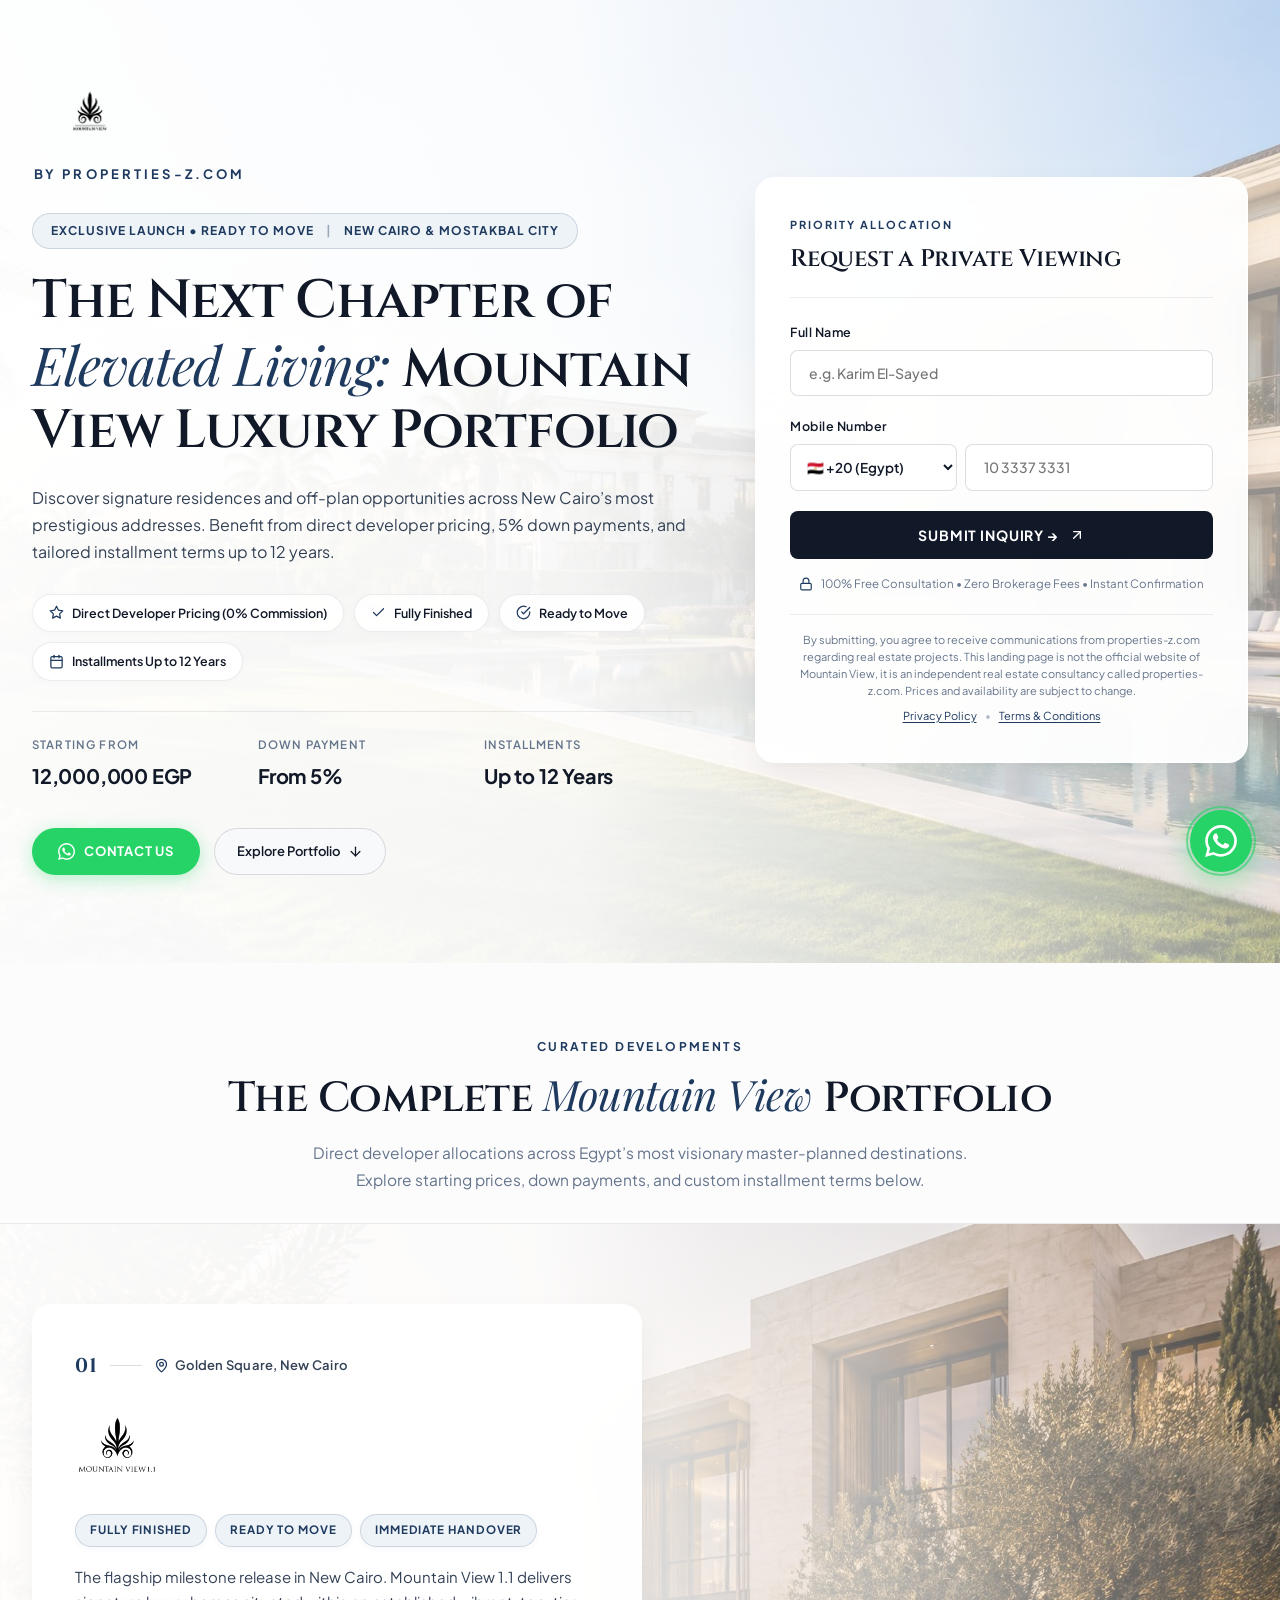
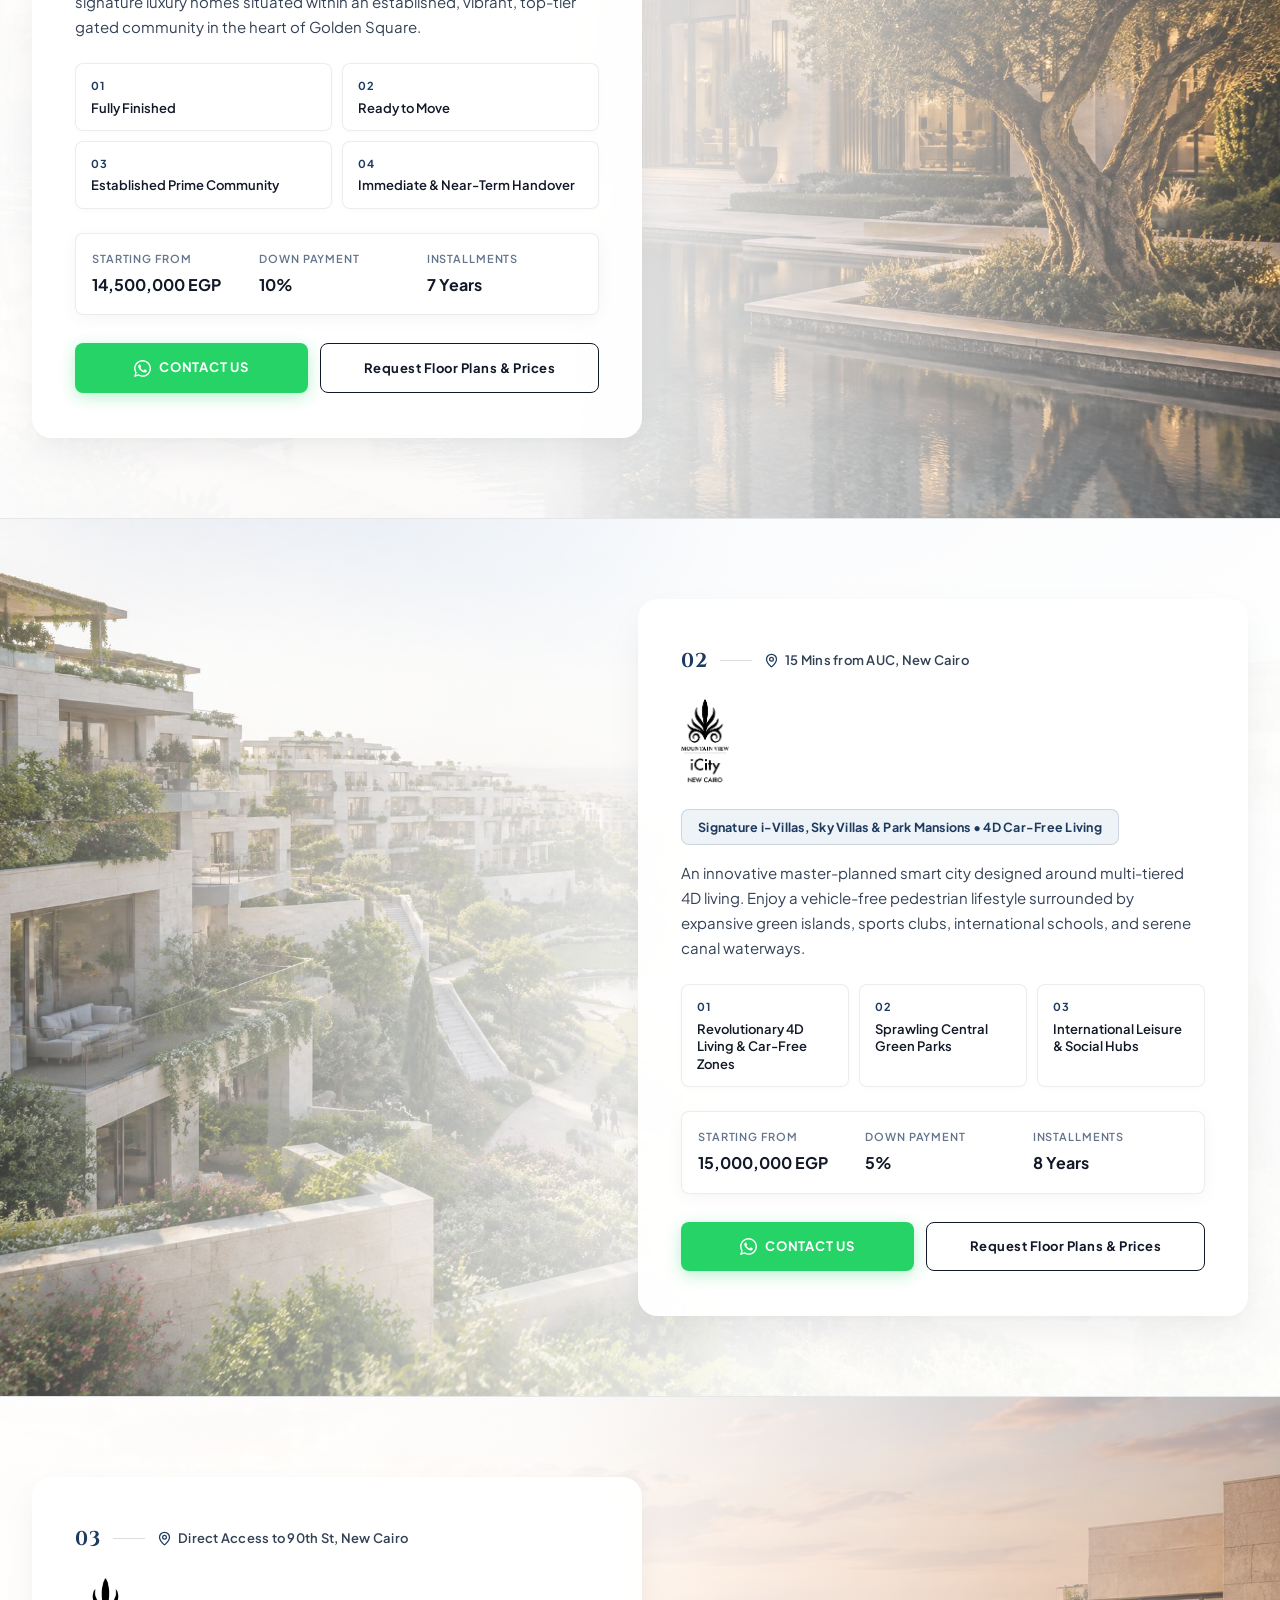
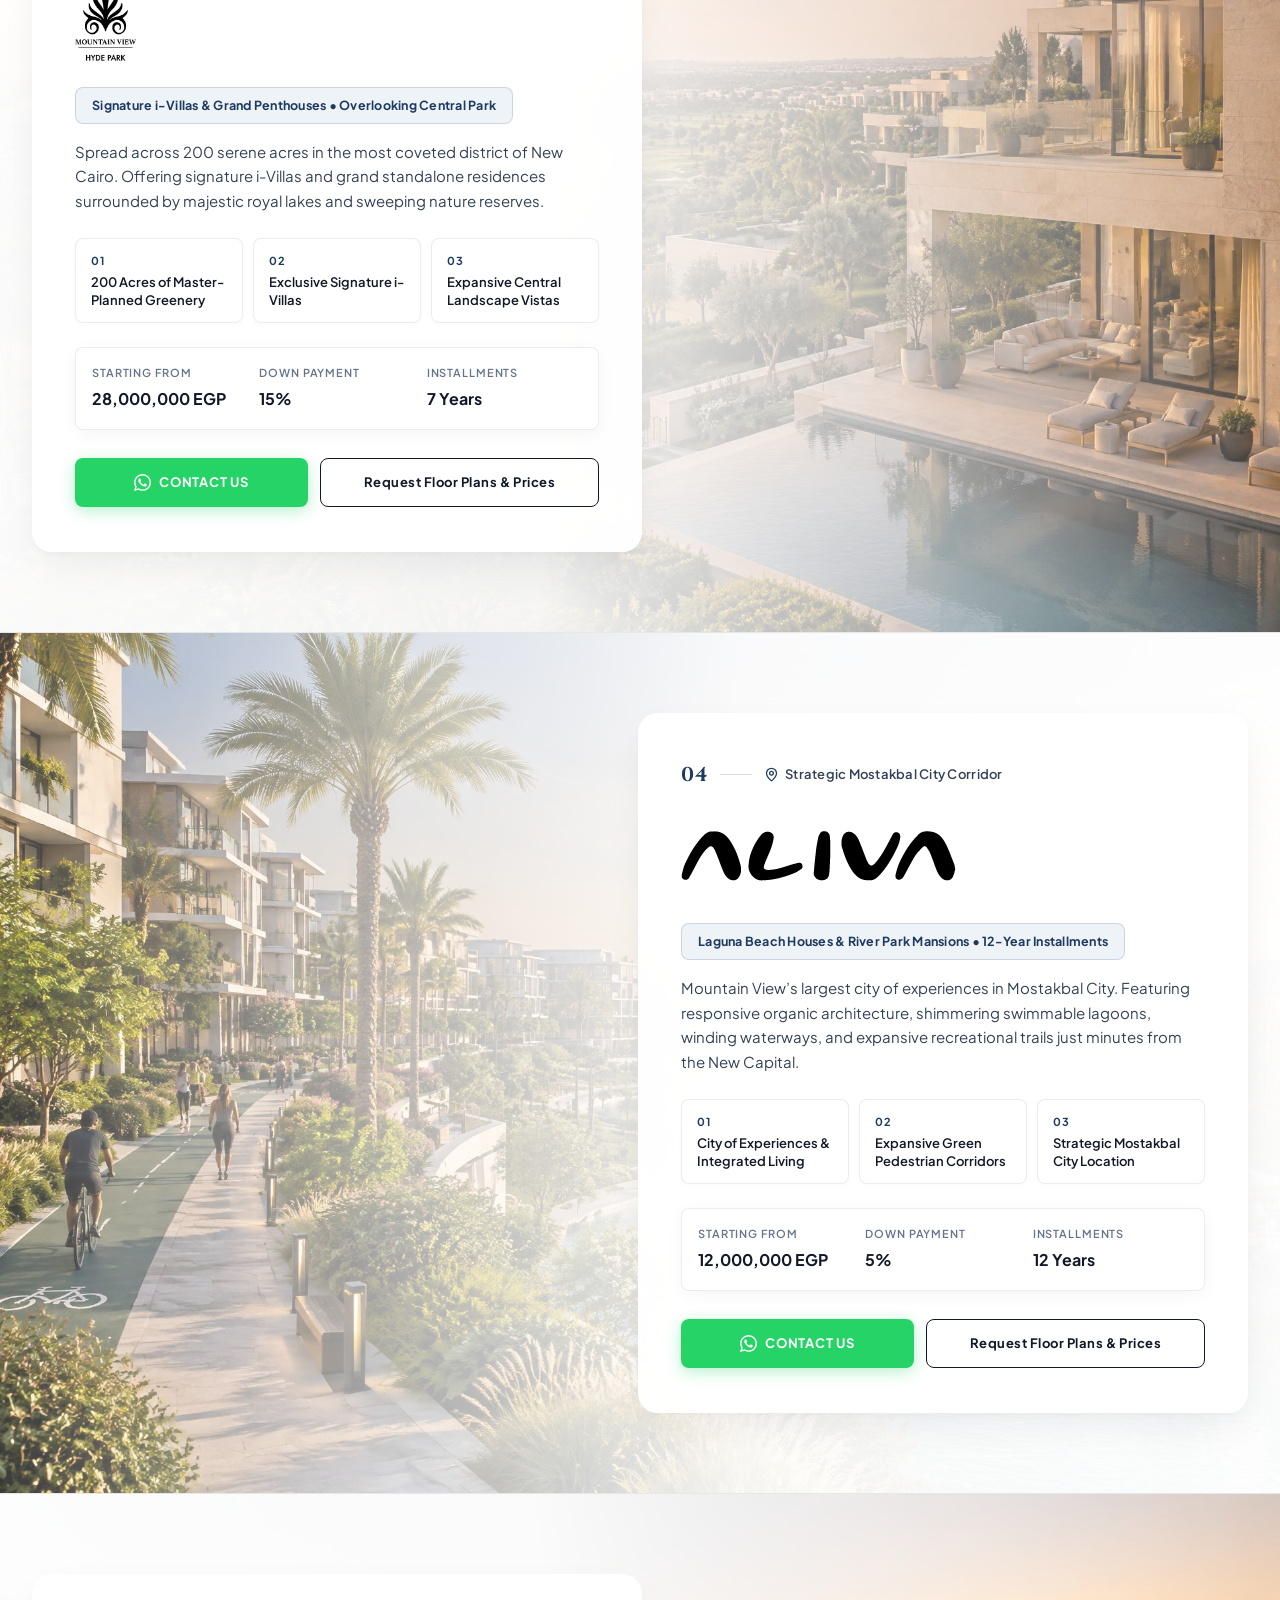
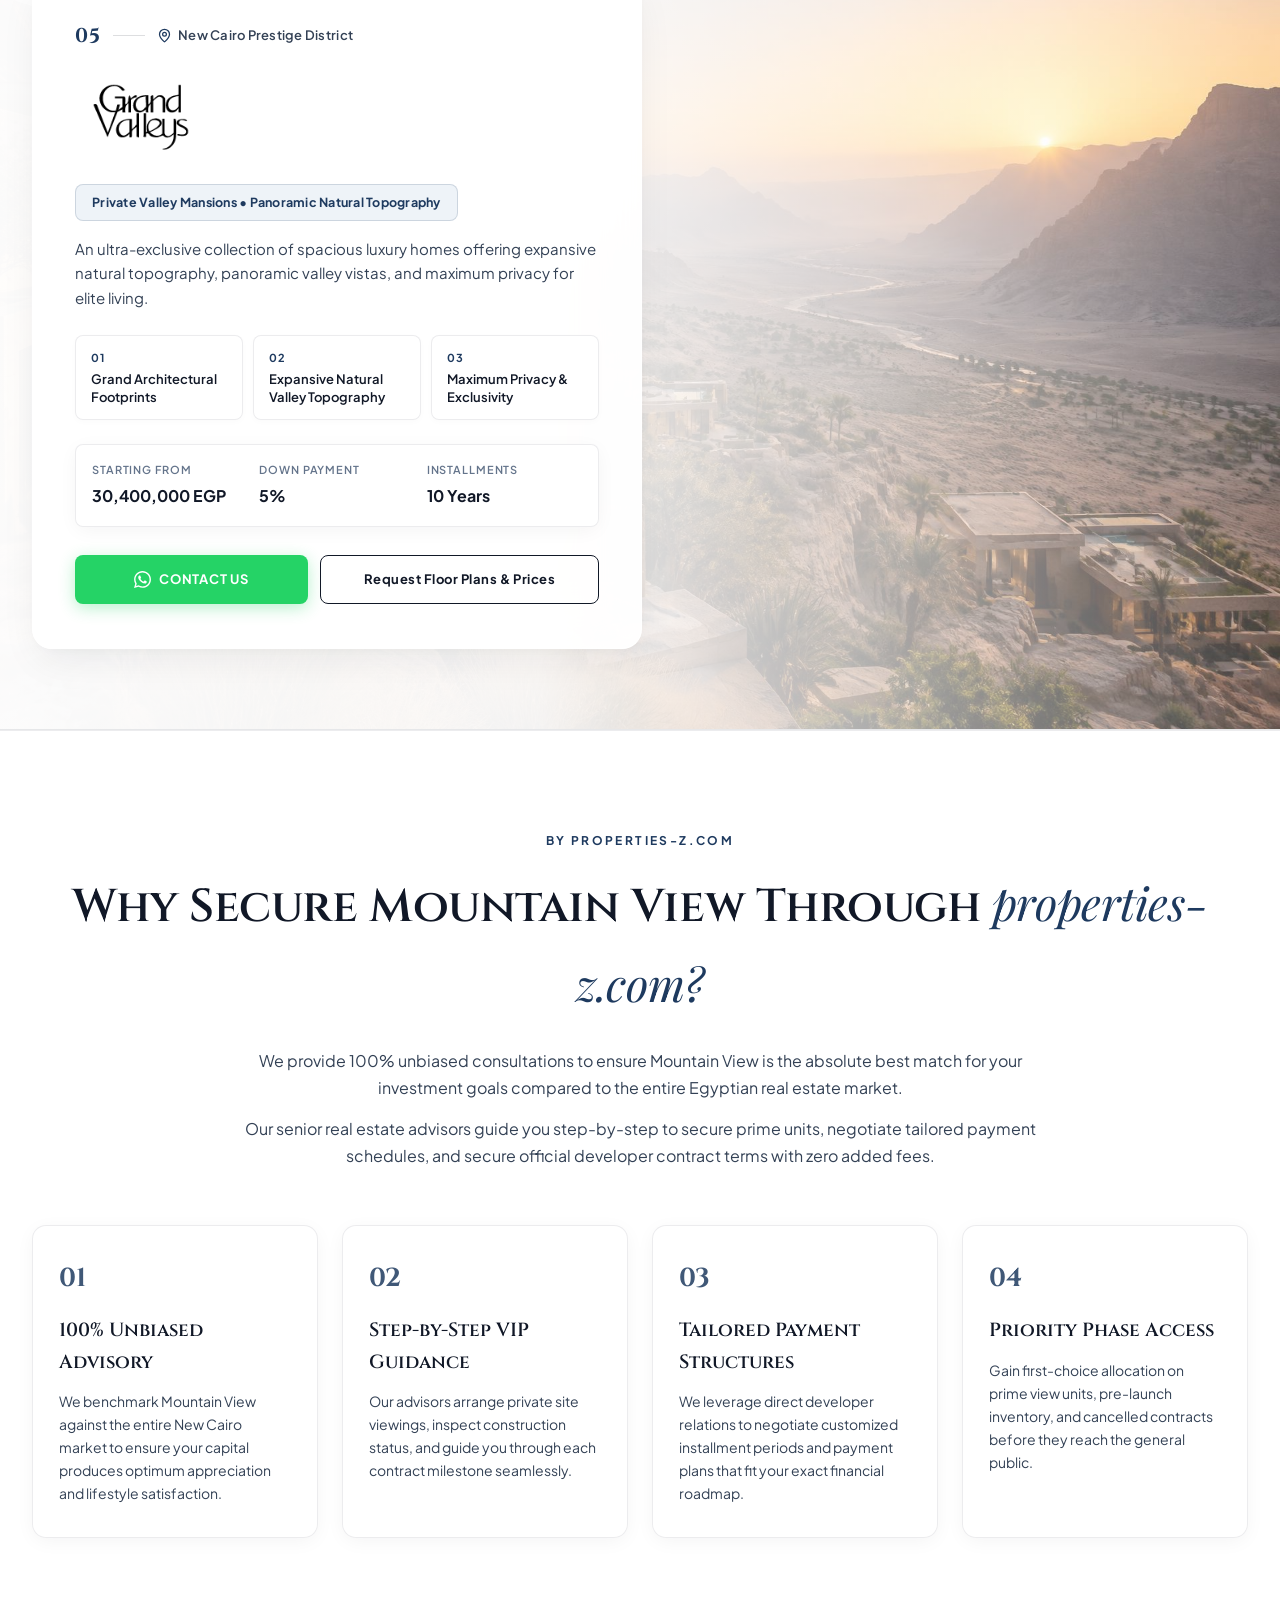
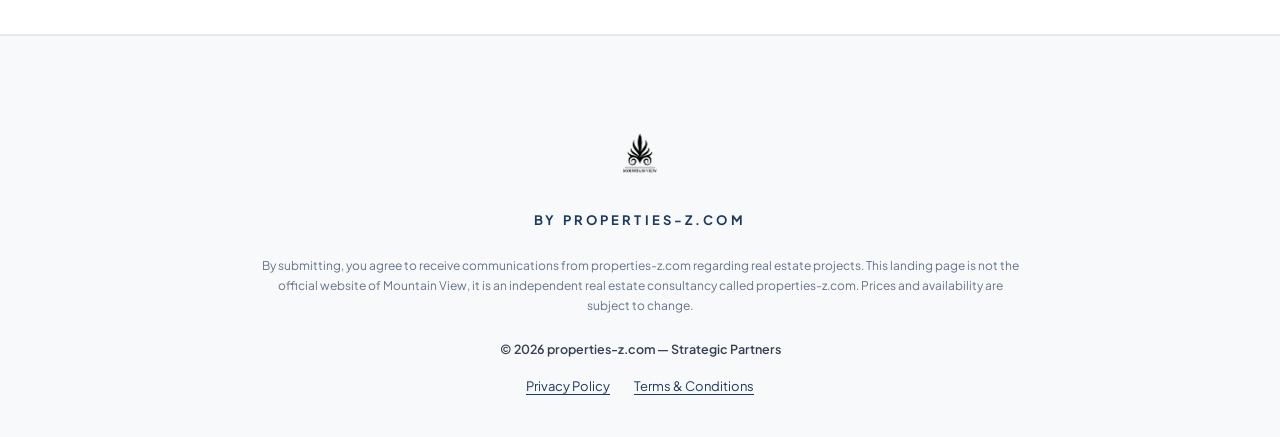
==== commit 2e33f58e: "Rebrand to properties-z.com: prominent logo sizing, remove sticky navbar, separate Ready to Move & F" ====
--- a/index.html
+++ b/index.html
@@ -36,11 +36,11 @@
 
   <meta charset="utf-8" />
   <meta name="viewport" content="width=device-width, initial-scale=1.0" />
-  <title>Mountain View Luxury Developments | properties-e</title>
-  <meta name="description" content="Explore Mountain View 1.1, iCity, Hyde Park, ALIVA, and Grand Valleys luxury residences across New Cairo and Mostakbal City with properties-e. Direct developer allocations, flexible payment plans, and zero commission." />
+  <title>Mountain View Luxury Developments | properties-z.com</title>
+  <meta name="description" content="Explore Mountain View 1.1, iCity, Hyde Park, ALIVA, and Grand Valleys luxury residences across New Cairo and Mostakbal City with properties-z.com. Direct developer allocations, flexible payment plans, and zero commission." />
   
   <!-- Open Graph / Meta -->
-  <meta property="og:title" content="Mountain View Luxury Portfolio | properties-e" />
+  <meta property="og:title" content="Mountain View Luxury Portfolio | properties-z.com" />
   <meta property="og:description" content="Unlock private access to Mountain View 1.1, iCity, Hyde Park, ALIVA & Grand Valleys. Direct developer pricing from 12M EGP with 5% down payment." />
   <meta property="og:type" content="website" />
   
@@ -57,35 +57,7 @@
 </head>
 <body>
 
-  <!-- Site Header (Prominent Size XL Official Mountain View Logo) -->
-  <header class="site-header">
-    <div class="header-container">
-      <a href="index.html" class="brand-wrapper" aria-label="Mountain View by properties-e">
-        <div class="master-logo">
-          <img src="images/mountain-view-logo.png" alt="Mountain View Official Logo" width="475" height="392" />
-        </div>
-        <div class="brand-subtext">By properties-e</div>
-      </a>
-      
-      <div class="header-actions">
-        <a href="#collection" class="explore-nav-btn">
-          <span>Explore Portfolio</span>
-          <svg xmlns="http://www.w3.org/2000/svg" width="15" height="15" viewBox="0 0 24 24" fill="none" stroke="currentColor" stroke-width="2" stroke-linecap="round" stroke-linejoin="round">
-            <path d="M12 5v14"></path>
-            <path d="m19 12-7 7-7-7"></path>
-          </svg>
-        </a>
-        <a href="https://wa.me/201033373331?text=Hello%20properties-e%2C%20I%20would%20like%20to%20inquire%20about%20Mountain%20View%20projects" target="_blank" rel="noreferrer" class="header-wa-btn">
-          <svg style="width: 16px; height: 16px; fill: currentColor;" xmlns="http://www.w3.org/2000/svg" viewBox="0 0 24 24">
-            <path d="M.057 24l1.687-6.163c-1.041-1.804-1.588-3.849-1.587-5.946.003-6.556 5.338-11.891 11.893-11.891 3.181.001 6.167 1.24 8.413 3.488 2.245 2.248 3.481 5.236 3.48 8.414-.003 6.557-5.338 11.892-11.893 11.892-1.99-.001-3.951-.5-5.688-1.448l-6.305 1.654zm6.597-3.807c1.676.995 3.276 1.591 5.392 1.592 5.448 0 9.886-4.434 9.889-9.885.002-5.462-4.415-9.89-9.881-9.892-5.452 0-9.887 4.434-9.889 9.884-.001 2.225.651 3.891 1.746 5.634l-.999 3.648 3.742-.981zm11.387-5.464c-.074-.124-.272-.198-.57-.347-.297-.149-1.758-.868-2.031-.967-.272-.099-.47-.149-.669.149-.198.297-.768.967-.941 1.165-.173.198-.347.223-.644.074-.297-.149-1.255-.462-2.39-1.475-.883-.788-1.48-1.761-1.653-2.059-.173-.297-.018-.458.13-.606.134-.133.297-.347.446-.521.151-.172.2-.296.3-.495.099-.198.05-.372-.025-.521-.075-.148-.669-1.611-.916-2.206-.242-.579-.487-.501-.669-.51l-.57-.01c-.198 0-.52.074-.792.372s-1.04 1.016-1.04 2.479 1.065 2.876 1.213 3.074c.149.198 2.095 3.2 5.076 4.487.709.306 1.263.489 1.694.626.712.226 1.36.194 1.872.118.571-.085 1.758-.719 2.006-1.413.248-.695.248-1.29.173-1.414z"/>
-          </svg>
-          <span>CONTACT US</span>
-        </a>
-      </div>
-    </div>
-  </header>
-
-  <!-- Hero Section Spotlight (Mountain View 1.1 & Private Viewing Form) -->
+  <!-- Hero Section Spotlight (Top Sticky Navbar Removed, Embedded Grand Master Brand Masthead) -->
   <main>
     <section class="hero-section">
       <div class="hero-backdrop">
@@ -98,8 +70,17 @@
           
           <!-- Hero Left Column: Editorial Spotlight Content -->
           <div class="hero-text-block fade-up">
+            
+            <!-- Large Prominent Mountain View Master Brand Masthead -->
+            <div class="hero-brand-masthead">
+              <div class="master-logo">
+                <img src="images/mountain-view-logo.png" alt="Mountain View Official Logo" width="475" height="392" style="max-height: 96px; width: auto; object-fit: contain;" />
+              </div>
+              <div class="brand-subtext">By properties-z.com</div>
+            </div>
+
             <div class="badge-exclusive">
-              <span>Exclusive Launch &amp; Ready-To-Move</span>
+              <span>Exclusive Launch &bull; Ready to Move</span>
               <span class="badge-divider">|</span>
               <span>New Cairo &amp; Mostakbal City</span>
             </div>
@@ -109,10 +90,10 @@
             </h1>
             
             <p class="hero-desc">
-              Discover fully finished, ready-to-move residences and signature off-plan opportunities across New Cairo’s most prestigious addresses. Benefit from direct developer pricing, 5% down payments, and tailored installment terms up to 12 years.
+              Discover signature residences and off-plan opportunities across New Cairo’s most prestigious addresses. Benefit from direct developer pricing, 5% down payments, and tailored installment terms up to 12 years.
             </p>
 
-            <!-- Architectural Trust Chips (Zero Gold) -->
+            <!-- Architectural Trust Chips (Separated Key Highlights) -->
             <div class="trust-chips-row">
               <div class="trust-chip">
                 <svg xmlns="http://www.w3.org/2000/svg" viewBox="0 0 24 24" fill="none" stroke="currentColor" stroke-width="2" stroke-linecap="round" stroke-linejoin="round">
@@ -122,10 +103,16 @@
               </div>
               <div class="trust-chip">
                 <svg xmlns="http://www.w3.org/2000/svg" viewBox="0 0 24 24" fill="none" stroke="currentColor" stroke-width="2" stroke-linecap="round" stroke-linejoin="round">
+                  <polyline points="20 6 9 17 4 12"></polyline>
+                </svg>
+                <span>Fully Finished</span>
+              </div>
+              <div class="trust-chip">
+                <svg xmlns="http://www.w3.org/2000/svg" viewBox="0 0 24 24" fill="none" stroke="currentColor" stroke-width="2" stroke-linecap="round" stroke-linejoin="round">
                   <path d="M22 11.08V12a10 10 0 1 1-5.93-9.14"></path>
                   <polyline points="22 4 12 14.01 9 11.01"></polyline>
                 </svg>
-                <span>Ready-To-Move &amp; Off-Plan Units</span>
+                <span>Ready to Move</span>
               </div>
               <div class="trust-chip">
                 <svg xmlns="http://www.w3.org/2000/svg" viewBox="0 0 24 24" fill="none" stroke="currentColor" stroke-width="2" stroke-linecap="round" stroke-linejoin="round">
@@ -152,6 +139,23 @@
                 <span class="stat-label">Installments</span>
                 <p class="stat-value">Up to 12 Years</p>
               </div>
+            </div>
+
+            <!-- Hero Action Buttons (Solid WhatsApp Green & Explore) -->
+            <div class="hero-cta-action">
+              <a href="https://wa.me/201033373331?text=Hello%20properties-z.com%2C%20I%20would%20like%20to%20inquire%20about%20Mountain%20View%20projects" target="_blank" rel="noreferrer" class="btn-whatsapp-hero">
+                <svg style="width: 17px; height: 17px; fill: currentColor;" xmlns="http://www.w3.org/2000/svg" viewBox="0 0 24 24">
+                  <path d="M.057 24l1.687-6.163c-1.041-1.804-1.588-3.849-1.587-5.946.003-6.556 5.338-11.891 11.893-11.891 3.181.001 6.167 1.24 8.413 3.488 2.245 2.248 3.481 5.236 3.48 8.414-.003 6.557-5.338 11.892-11.893 11.892-1.99-.001-3.951-.5-5.688-1.448l-6.305 1.654zm6.597-3.807c1.676.995 3.276 1.591 5.392 1.592 5.448 0 9.886-4.434 9.889-9.885.002-5.462-4.415-9.89-9.881-9.892-5.452 0-9.887 4.434-9.889 9.884-.001 2.225.651 3.891 1.746 5.634l-.999 3.648 3.742-.981zm11.387-5.464c-.074-.124-.272-.198-.57-.347-.297-.149-1.758-.868-2.031-.967-.272-.099-.47-.149-.669.149-.198.297-.768.967-.941 1.165-.173.198-.347.223-.644.074-.297-.149-1.255-.462-2.39-1.475-.883-.788-1.48-1.761-1.653-2.059-.173-.297-.018-.458.13-.606.134-.133.297-.347.446-.521.151-.172.2-.296.3-.495.099-.198.05-.372-.025-.521-.075-.148-.669-1.611-.916-2.206-.242-.579-.487-.501-.669-.51l-.57-.01c-.198 0-.52.074-.792.372s-1.04 1.016-1.04 2.479 1.065 2.876 1.213 3.074c.149.198 2.095 3.2 5.076 4.487.709.306 1.263.489 1.694.626.712.226 1.36.194 1.872.118.571-.085 1.758-.719 2.006-1.413.248-.695.248-1.29.173-1.414z"/>
+                </svg>
+                <span>CONTACT US</span>
+              </a>
+              <a href="#collection" class="btn-explore-hero">
+                <span>Explore Portfolio</span>
+                <svg xmlns="http://www.w3.org/2000/svg" width="15" height="15" viewBox="0 0 24 24" fill="none" stroke="currentColor" stroke-width="2" stroke-linecap="round" stroke-linejoin="round">
+                  <path d="M12 5v14"></path>
+                  <path d="m19 12-7 7-7-7"></path>
+                </svg>
+              </a>
             </div>
           </div>
           
@@ -173,7 +177,7 @@
                 </div>
                 <h3 class="form-success-title">Thank You, <span class="client-name">Valued Client</span>!</h3>
                 <p class="form-success-text">Your inquiry has been received. Our senior property advisor will reach out to you shortly with full brochures and pricing.</p>
-                <a href="https://wa.me/201033373331?text=Hello%20properties-e%2C%20I%20just%20submitted%20my%20inquiry%20and%20would%20like%20to%20connect%20immediately" target="_blank" rel="noreferrer" class="form-success-wa">
+                <a href="https://wa.me/201033373331?text=Hello%20properties-z.com%2C%20I%20just%20submitted%20my%20inquiry%20and%20would%20like%20to%20connect%20immediately" target="_blank" rel="noreferrer" class="form-success-wa">
                   <span>Chat on WhatsApp Now &rarr;</span>
                 </a>
               </div>
@@ -258,7 +262,7 @@
               
               <!-- Mandatory Form Disclaimer -->
               <div class="form-disclaimer">
-                By submitting, you agree to receive communications from properties-e regarding real estate projects. This landing page is not the official website of Mountain View, it is an independent real estate consultancy called properties-e. Prices and availability are subject to change.
+                By submitting, you agree to receive communications from properties-z.com regarding real estate projects. This landing page is not the official website of Mountain View, it is an independent real estate consultancy called properties-z.com. Prices and availability are subject to change.
                 <div style="margin-top: 8px;">
                   <a href="privacy-policy.html">Privacy Policy</a>
                   <span style="margin: 0 6px; opacity: 0.5;">&bull;</span>
@@ -307,30 +311,39 @@
               </span>
             </div>
             
+            <!-- Noticeably Larger Sub-Project Logo -->
             <div class="project-brand-logo">
-              <img src="images/mountain-view-11-logo.png" alt="Mountain View 1.1 Logo" />
-            </div>
-
-            <div class="project-highlights-tag">
-              Fully Finished Apartments &amp; Signature Villas &bull; Immediate &amp; Near-Term Handover
+              <img src="images/mountain-view-11-logo.png" alt="Mountain View 1.1 Logo" style="max-height: 85px; width: auto; object-fit: contain;" />
+            </div>
+
+            <!-- Standalone Project Highlight Badges: Distinct 'Fully Finished' & 'Ready to Move' Tags -->
+            <div class="project-badges-group">
+              <span class="project-badge-pill">Fully Finished</span>
+              <span class="project-badge-pill">Ready to Move</span>
+              <span class="project-badge-pill">Immediate Handover</span>
             </div>
             
             <p class="project-desc">
-              The flagship milestone release in New Cairo. Mountain View 1.1 combines the ease of ready-to-move convenience with impeccably finished luxury homes situated within an established, vibrant, top-tier gated community.
+              The flagship milestone release in New Cairo. Mountain View 1.1 delivers signature luxury homes situated within an established, vibrant, top-tier gated community in the heart of Golden Square.
             </p>
             
-            <div class="features-grid">
+            <!-- Separated Key Highlight Bullet Items: Standalone 'Fully Finished' & 'Ready to Move' -->
+            <div class="features-grid features-grid-4">
               <div class="feature-pill">
                 <span class="feature-num">01</span>
-                <span class="feature-title">Fully Finished &amp; Ready to Move</span>
+                <span class="feature-title">Fully Finished</span>
               </div>
               <div class="feature-pill">
                 <span class="feature-num">02</span>
+                <span class="feature-title">Ready to Move</span>
+              </div>
+              <div class="feature-pill">
+                <span class="feature-num">03</span>
                 <span class="feature-title">Established Prime Community</span>
               </div>
               <div class="feature-pill">
-                <span class="feature-num">03</span>
-                <span class="feature-title">Private Viewing Availability</span>
+                <span class="feature-num">04</span>
+                <span class="feature-title">Immediate &amp; Near-Term Handover</span>
               </div>
             </div>
             
@@ -385,8 +398,9 @@
               </span>
             </div>
             
+            <!-- Noticeably Larger Sub-Project Logo -->
             <div class="project-brand-logo">
-              <img src="images/icity-logo.png" alt="Mountain View iCity Logo" />
+              <img src="images/icity-logo.png" alt="Mountain View iCity Logo" style="max-height: 85px; width: auto; object-fit: contain;" />
             </div>
 
             <div class="project-highlights-tag">
@@ -463,8 +477,9 @@
               </span>
             </div>
             
+            <!-- Noticeably Larger Sub-Project Logo -->
             <div class="project-brand-logo">
-              <img src="images/hyde-park-logo.png" alt="Mountain View Hyde Park Logo" />
+              <img src="images/hyde-park-logo.png" alt="Mountain View Hyde Park Logo" style="max-height: 85px; width: auto; object-fit: contain;" />
             </div>
 
             <div class="project-highlights-tag">
@@ -541,8 +556,9 @@
               </span>
             </div>
             
+            <!-- Noticeably Larger Sub-Project Logo -->
             <div class="project-brand-logo">
-              <img src="images/aliva-logo.png" alt="Mountain View ALIVA Logo" />
+              <img src="images/aliva-logo.png" alt="Mountain View ALIVA Logo" style="max-height: 70px; width: auto; object-fit: contain;" />
             </div>
 
             <div class="project-highlights-tag">
@@ -619,8 +635,9 @@
               </span>
             </div>
             
+            <!-- Noticeably Larger Sub-Project Logo -->
             <div class="project-brand-logo">
-              <img src="images/grand-valleys-logo.png" alt="Mountain View Grand Valleys Logo" />
+              <img src="images/grand-valleys-logo.png" alt="Mountain View Grand Valleys Logo" style="max-height: 85px; width: auto; object-fit: contain;" />
             </div>
 
             <div class="project-highlights-tag">
@@ -678,13 +695,13 @@
 
     </div>
 
-    <!-- The properties-e Advantage Section (High Architectural Editorial Grid) -->
+    <!-- The properties-z.com Advantage Section (High Architectural Editorial Grid) -->
     <section class="advantage-section">
       <div class="advantage-container">
-        <div class="advantage-badge fade-up">The properties-e Advantage</div>
+        <div class="advantage-badge fade-up">By properties-z.com</div>
         
         <h2 class="advantage-title fade-up">
-          Why Secure Mountain View Through <i>properties-e?</i>
+          Why Secure Mountain View Through <i>properties-z.com?</i>
         </h2>
         
         <p class="advantage-subtitle fade-up">
@@ -721,23 +738,23 @@
     </section>
   </main>
 
-  <!-- Site Footer (Size XL Mountain View Logo + Sub-branding 'By properties-e') -->
+  <!-- Site Footer (Enlarged Mountain View Logo + Sub-branding 'By properties-z.com') -->
   <footer class="site-footer">
     <div class="footer-container">
-      <div class="footer-brand" aria-label="Mountain View by properties-e">
+      <div class="footer-brand" aria-label="Mountain View by properties-z.com">
         <div class="footer-logo">
-          <img src="images/mountain-view-logo.png" alt="Mountain View" width="475" height="392" />
-        </div>
-        <div class="footer-subtext">By properties-e</div>
+          <img src="images/mountain-view-logo.png" alt="Mountain View Official Logo" width="475" height="392" style="max-height: 96px; width: auto; object-fit: contain;" />
+        </div>
+        <div class="footer-subtext">By properties-z.com</div>
       </div>
       
       <!-- Mandatory Bottom Disclaimer -->
       <p class="footer-disclaimer">
-        By submitting, you agree to receive communications from properties-e regarding real estate projects. This landing page is not the official website of Mountain View, it is an independent real estate consultancy called properties-e. Prices and availability are subject to change.
+        By submitting, you agree to receive communications from properties-z.com regarding real estate projects. This landing page is not the official website of Mountain View, it is an independent real estate consultancy called properties-z.com. Prices and availability are subject to change.
       </p>
       
       <p class="footer-copyright">
-        &copy; 2026 properties-e &mdash; Strategic Partners
+        &copy; 2026 properties-z.com &mdash; Strategic Partners
       </p>
       
       <nav class="footer-nav" aria-label="Legal Navigation">
@@ -748,7 +765,7 @@
   </footer>
 
   <!-- Floating Round Icon-Only WhatsApp Button (+201033373331) -->
-  <a href="https://wa.me/201033373331?text=I%20am%20interested%20in%20Mountain%20View%20properties" target="_blank" rel="noreferrer" class="floating-whatsapp" aria-label="Chat on WhatsApp with properties-e">
+  <a href="https://wa.me/201033373331?text=I%20am%20interested%20in%20Mountain%20View%20residences" target="_blank" rel="noreferrer" class="floating-whatsapp" aria-label="Chat on WhatsApp with properties-z.com">
     <svg xmlns="http://www.w3.org/2000/svg" viewBox="0 0 24 24" fill="currentColor">
       <path d="M.057 24l1.687-6.163c-1.041-1.804-1.588-3.849-1.587-5.946.003-6.556 5.338-11.891 11.893-11.891 3.181.001 6.167 1.24 8.413 3.488 2.245 2.248 3.481 5.236 3.48 8.414-.003 6.557-5.338 11.892-11.893 11.892-1.99-.001-3.951-.5-5.688-1.448l-6.305 1.654zm6.597-3.807c1.676.995 3.276 1.591 5.392 1.592 5.448 0 9.886-4.434 9.889-9.885.002-5.462-4.415-9.89-9.881-9.892-5.452 0-9.887 4.434-9.889 9.884-.001 2.225.651 3.891 1.746 5.634l-.999 3.648 3.742-.981zm11.387-5.464c-.074-.124-.272-.198-.57-.347-.297-.149-1.758-.868-2.031-.967-.272-.099-.47-.149-.669.149-.198.297-.768.967-.941 1.165-.173.198-.347.223-.644.074-.297-.149-1.255-.462-2.39-1.475-.883-.788-1.48-1.761-1.653-2.059-.173-.297-.018-.458.13-.606.134-.133.297-.347.446-.521.151-.172.2-.296.3-.495.099-.198.05-.372-.025-.521-.075-.148-.669-1.611-.916-2.206-.242-.579-.487-.501-.669-.51l-.57-.01c-.198 0-.52.074-.792.372s-1.04 1.016-1.04 2.479 1.065 2.876 1.213 3.074c.149.198 2.095 3.2 5.076 4.487.709.306 1.263.489 1.694.626.712.226 1.36.194 1.872.118.571-.085 1.758-.719 2.006-1.413.248-.695.248-1.29.173-1.414z"/>
     </svg>
--- a/css/style.css
+++ b/css/style.css
@@ -0,0 +1,1751 @@
+/* ==========================================================================
+   Mountain View Luxury Portfolio - properties-z.com
+   Ultra-Luxurious Modern Editorial Layout & Architectural Design System
+   CRITICAL ZERO GOLD POLICY: Pure White, Alabaster, Aegean Slate Blue & Obsidian
+   ========================================================================== */
+
+:root {
+  /* Architectural Color System (Strict Zero-Gold Policy) */
+  --bg-pure: #ffffff;
+  --bg-alabaster: #fcfcfd;
+  --bg-surface: #f8f9fa;
+  --bg-subtle: #f0f2f5;
+  --bg-card-glass: rgba(255, 255, 255, 0.94);
+  --bg-card-glass-hover: rgba(255, 255, 255, 0.98);
+  --bg-card-dark: #111827;
+  
+  /* Text Contrast Hierarchy */
+  --text-primary: #111827;       /* Deep Obsidian / Charcoal */
+  --text-secondary: #334155;     /* Slate Neutral */
+  --text-muted: #64748b;         /* Cool Grey */
+  --text-light: #94a3b8;         /* Subdued Slate */
+  --text-inverse: #ffffff;       /* Pure White */
+  
+  /* Accent Colors */
+  --aegean-blue: #1e3a5f;        /* Deep Aegean Slate Blue */
+  --aegean-blue-light: #2c4c6e;  /* Lighter Aegean Blue */
+  --aegean-blue-subtle: #eef3f8; /* Soft Aegean Tint */
+  --aegean-blue-border: rgba(30, 58, 95, 0.16);
+  --charcoal-obsidian: #111827;  /* High-contrast structure */
+  
+  /* Vibrant WhatsApp Brand Green */
+  --wa-green: #25d366;
+  --wa-green-hover: #20ba59;
+  --wa-green-dark: #128c7e;
+  --wa-glow: rgba(37, 211, 102, 0.32);
+  
+  /* Delicate 1px Architectural Borders (Zero Gold) */
+  --border-delicate: rgba(17, 24, 39, 0.08);
+  --border-medium: rgba(17, 24, 39, 0.14);
+  --border-strong: rgba(17, 24, 39, 0.24);
+  --border-glass: rgba(255, 255, 255, 0.9);
+  
+  /* Ambient Architectural Shadows */
+  --shadow-ambient: 0 4px 20px -2px rgba(17, 24, 39, 0.05);
+  --shadow-card: 0 16px 40px -8px rgba(17, 24, 39, 0.08), 0 4px 12px -2px rgba(17, 24, 39, 0.03);
+  --shadow-card-hover: 0 24px 50px -12px rgba(17, 24, 39, 0.14), 0 8px 20px -4px rgba(17, 24, 39, 0.04);
+  --shadow-floating: 0 15px 40px -5px rgba(0, 0, 0, 0.18);
+
+  /* Typography */
+  --font-serif: 'Cinzel', 'Playfair Display', Georgia, serif;
+  --font-serif-sub: 'Playfair Display', 'Cormorant Garamond', Georgia, serif;
+  --font-sans: 'Plus Jakarta Sans', -apple-system, BlinkMacSystemFont, 'Segoe UI', Roboto, sans-serif;
+
+  /* Layout Spacing */
+  --container-max: 1320px;
+  --container-narrow: 1040px;
+  --radius-xs: 4px;
+  --radius-sm: 8px;
+  --radius-md: 14px;
+  --radius-lg: 20px;
+  --radius-full: 9999px;
+  
+  --transition-smooth: all 0.35s cubic-bezier(0.16, 1, 0.3, 1);
+  --transition-fast: all 0.2s ease;
+}
+
+/* ==========================================================================
+   Base & Reset
+   ========================================================================== */
+*, *::before, *::after {
+  box-sizing: border-box;
+  margin: 0;
+  padding: 0;
+}
+
+html {
+  scroll-behavior: smooth;
+  color-scheme: light;
+  -webkit-text-size-adjust: 100%;
+}
+
+body {
+  background-color: var(--bg-surface);
+  color: var(--text-primary);
+  font-family: var(--font-sans);
+  font-size: 15px;
+  line-height: 1.65;
+  -webkit-font-smoothing: antialiased;
+  -moz-osx-font-smoothing: grayscale;
+  overflow-x: hidden;
+  width: 100%;
+}
+
+img {
+  max-width: 100%;
+  height: auto;
+  display: block;
+}
+
+a {
+  color: inherit;
+  text-decoration: none;
+  transition: var(--transition-smooth);
+}
+
+button, input, select {
+  font-family: inherit;
+  font-size: inherit;
+}
+
+/* ==========================================================================
+   Mountain View Master Branding & Logo System (Prominent & Sharp)
+   ========================================================================== */
+.brand-wrapper {
+  display: inline-flex;
+  flex-direction: column;
+  align-items: flex-start;
+  text-decoration: none;
+  gap: 4px;
+}
+
+.master-logo {
+  display: flex;
+  align-items: center;
+  position: relative;
+  transition: transform 0.3s ease;
+}
+
+.master-logo:hover {
+  transform: scale(1.02);
+}
+
+.master-logo img {
+  height: 96px;
+  width: auto;
+  object-fit: contain;
+  mix-blend-mode: multiply;
+  filter: contrast(1.15) brightness(0.98);
+}
+
+.brand-subtext {
+  font-size: 13px;
+  font-weight: 700;
+  letter-spacing: 0.24em;
+  text-transform: uppercase;
+  color: var(--aegean-blue);
+  padding-left: 2px;
+}
+
+/* Hero Embedded Brand Masthead */
+.hero-brand-masthead {
+  display: inline-flex;
+  flex-direction: column;
+  align-items: flex-start;
+  margin-bottom: 28px;
+}
+
+.hero-brand-masthead .master-logo img {
+  height: 96px;
+  width: auto;
+  object-fit: contain;
+  mix-blend-mode: multiply;
+  filter: contrast(1.15) brightness(0.98);
+}
+
+.hero-brand-masthead .brand-subtext {
+  font-size: 13px;
+  font-weight: 700;
+  letter-spacing: 0.24em;
+  text-transform: uppercase;
+  color: var(--aegean-blue);
+  margin-top: 4px;
+  padding-left: 2px;
+}
+
+/* ==========================================================================
+   Hero Section Spotlight
+   ========================================================================== */
+.hero-section {
+  position: relative;
+  min-height: 100vh;
+  display: flex;
+  align-items: center;
+  overflow: hidden;
+  padding: 64px 0 88px;
+  background-color: var(--bg-pure);
+}
+
+.hero-backdrop {
+  position: absolute;
+  top: 0;
+  left: 0;
+  width: 100%;
+  height: 100%;
+  z-index: 1;
+}
+
+.hero-backdrop img {
+  width: 100%;
+  height: 100%;
+  object-fit: cover;
+  object-position: center;
+  filter: saturate(0.95) brightness(1.02);
+}
+
+/* Architectural Alabaster Light Gradient Overlay */
+.hero-overlay {
+  position: absolute;
+  top: 0;
+  left: 0;
+  width: 100%;
+  height: 100%;
+  z-index: 2;
+  background: linear-gradient(
+    90deg,
+    rgba(255, 255, 255, 0.98) 0%,
+    rgba(255, 255, 255, 0.95) 45%,
+    rgba(255, 255, 255, 0.78) 75%,
+    rgba(255, 255, 255, 0.52) 100%
+  );
+}
+
+.hero-content {
+  position: relative;
+  z-index: 3;
+  width: 100%;
+  max-width: var(--container-max);
+  margin: 0 auto;
+  padding: 0 32px;
+}
+
+.hero-grid {
+  display: grid;
+  grid-template-columns: 1.15fr 0.85fr;
+  gap: 56px;
+  align-items: center;
+}
+
+/* Hero Left Text Column */
+.hero-text-block {
+  max-width: 660px;
+}
+
+/* Exclusive Launch Badge - Aegean Blue Tinted */
+.badge-exclusive {
+  display: inline-flex;
+  align-items: center;
+  gap: 12px;
+  padding: 7px 18px;
+  background: var(--aegean-blue-subtle);
+  border: 1px solid var(--aegean-blue-border);
+  border-radius: var(--radius-full);
+  font-size: 12px;
+  font-weight: 700;
+  letter-spacing: 0.08em;
+  text-transform: uppercase;
+  color: var(--aegean-blue);
+  margin-bottom: 22px;
+}
+
+.badge-divider {
+  opacity: 0.4;
+}
+
+/* Tailored Editorial Serif Headline */
+.hero-title {
+  font-family: var(--font-serif);
+  font-size: clamp(34px, 4.2vw, 54px);
+  line-height: 1.14;
+  font-weight: 600;
+  letter-spacing: -0.02em;
+  color: var(--charcoal-obsidian);
+  margin-bottom: 22px;
+}
+
+.hero-title i {
+  font-family: var(--font-serif-sub);
+  font-style: italic;
+  font-weight: 400;
+  color: var(--aegean-blue);
+}
+
+.hero-desc {
+  font-size: 16px;
+  line-height: 1.7;
+  color: var(--text-secondary);
+  margin-bottom: 28px;
+  font-weight: 400;
+}
+
+/* Trust Chips */
+.trust-chips-row {
+  display: flex;
+  flex-wrap: wrap;
+  gap: 10px;
+  margin-bottom: 30px;
+}
+
+.trust-chip {
+  display: inline-flex;
+  align-items: center;
+  gap: 8px;
+  padding: 8px 16px;
+  background: rgba(255, 255, 255, 0.9);
+  backdrop-filter: blur(12px);
+  border: 1px solid var(--border-delicate);
+  border-radius: var(--radius-full);
+  font-size: 12.5px;
+  font-weight: 600;
+  color: var(--text-primary);
+  box-shadow: 0 2px 8px rgba(0, 0, 0, 0.02);
+}
+
+.trust-chip svg {
+  width: 15px;
+  height: 15px;
+  color: var(--aegean-blue);
+  flex-shrink: 0;
+}
+
+/* Quick Hero Stats */
+.hero-stats {
+  display: grid;
+  grid-template-columns: repeat(3, 1fr);
+  gap: 18px;
+  padding: 24px 0 28px;
+  border-top: 1px solid var(--border-delicate);
+}
+
+.stat-item {
+  display: flex;
+  flex-direction: column;
+  gap: 4px;
+}
+
+.stat-label {
+  font-size: 11.5px;
+  font-weight: 600;
+  text-transform: uppercase;
+  letter-spacing: 0.1em;
+  color: var(--text-muted);
+}
+
+.stat-value {
+  font-family: var(--font-sans);
+  font-size: 20px;
+  font-weight: 700;
+  color: var(--charcoal-obsidian);
+  letter-spacing: -0.01em;
+}
+
+/* Hero CTA Action Row (Solid Green WhatsApp & Explore) */
+.hero-cta-action {
+  display: flex;
+  align-items: center;
+  flex-wrap: wrap;
+  gap: 14px;
+  padding-top: 8px;
+}
+
+.btn-whatsapp-hero {
+  display: inline-flex;
+  align-items: center;
+  gap: 9px;
+  padding: 13px 26px;
+  border-radius: var(--radius-full);
+  background-color: var(--wa-green);
+  color: #ffffff;
+  font-size: 13px;
+  font-weight: 700;
+  letter-spacing: 0.06em;
+  text-transform: uppercase;
+  box-shadow: 0 4px 18px var(--wa-glow);
+  transition: var(--transition-smooth);
+}
+
+.btn-whatsapp-hero:hover {
+  background-color: var(--wa-green-hover);
+  color: #ffffff;
+  transform: translateY(-2px);
+  box-shadow: 0 8px 24px var(--wa-glow);
+}
+
+.btn-explore-hero {
+  display: inline-flex;
+  align-items: center;
+  gap: 8px;
+  padding: 12px 22px;
+  border-radius: var(--radius-full);
+  background: var(--bg-surface);
+  border: 1px solid var(--border-medium);
+  font-size: 13px;
+  font-weight: 600;
+  color: var(--text-primary);
+  transition: var(--transition-smooth);
+}
+
+.btn-explore-hero:hover {
+  background: var(--charcoal-obsidian);
+  color: #ffffff;
+  border-color: var(--charcoal-obsidian);
+  transform: translateY(-2px);
+}
+
+/* ==========================================================================
+   Hero Form Module (Frosted Glassmorphism)
+   ========================================================================== */
+.hero-form-wrapper {
+  position: relative;
+}
+
+.lead-card {
+  background: var(--bg-card-glass);
+  backdrop-filter: blur(28px);
+  -webkit-backdrop-filter: blur(28px);
+  border: 1px solid var(--border-glass);
+  border-radius: var(--radius-lg);
+  padding: 38px 34px;
+  box-shadow: var(--shadow-card);
+  transition: var(--transition-smooth);
+}
+
+.lead-card.highlight-form {
+  border-color: var(--aegean-blue);
+  box-shadow: 0 0 0 4px rgba(30, 58, 95, 0.15), var(--shadow-card-hover);
+}
+
+.lead-form-header {
+  margin-bottom: 24px;
+  padding-bottom: 18px;
+  border-bottom: 1px solid var(--border-delicate);
+}
+
+.lead-form-badge {
+  font-size: 11px;
+  font-weight: 700;
+  letter-spacing: 0.18em;
+  text-transform: uppercase;
+  color: var(--aegean-blue);
+  display: block;
+  margin-bottom: 6px;
+}
+
+.lead-form-title {
+  font-family: var(--font-serif);
+  font-size: 24px;
+  font-weight: 600;
+  color: var(--charcoal-obsidian);
+  letter-spacing: -0.01em;
+}
+
+.form-group {
+  margin-bottom: 20px;
+}
+
+.form-label {
+  display: block;
+  font-size: 12.5px;
+  font-weight: 600;
+  letter-spacing: 0.04em;
+  color: var(--text-primary);
+  margin-bottom: 7px;
+}
+
+.input-wrapper {
+  position: relative;
+}
+
+.form-input {
+  width: 100%;
+  padding: 13px 18px;
+  background: #ffffff;
+  border: 1px solid var(--border-medium);
+  border-radius: var(--radius-sm);
+  color: var(--text-primary);
+  font-size: 14px;
+  font-weight: 500;
+  outline: none;
+  transition: var(--transition-fast);
+}
+
+.form-input:focus {
+  border-color: var(--aegean-blue);
+  box-shadow: 0 0 0 3px rgba(30, 58, 95, 0.1);
+}
+
+.phone-input-row {
+  display: flex;
+  gap: 8px;
+}
+
+.country-select {
+  flex: 0 0 135px;
+  padding: 13px 12px;
+  background: #ffffff;
+  border: 1px solid var(--border-medium);
+  border-radius: var(--radius-sm);
+  color: var(--text-primary);
+  font-size: 13.5px;
+  font-weight: 600;
+  outline: none;
+  cursor: pointer;
+  transition: var(--transition-fast);
+}
+
+.country-select:focus {
+  border-color: var(--aegean-blue);
+  box-shadow: 0 0 0 3px rgba(30, 58, 95, 0.1);
+}
+
+.phone-number-input {
+  flex: 1;
+  padding: 13px 18px;
+  background: #ffffff;
+  border: 1px solid var(--border-medium);
+  border-radius: var(--radius-sm);
+  color: var(--text-primary);
+  font-size: 14px;
+  font-weight: 500;
+  outline: none;
+  transition: var(--transition-fast);
+}
+
+.phone-number-input:focus {
+  border-color: var(--aegean-blue);
+  box-shadow: 0 0 0 3px rgba(30, 58, 95, 0.1);
+}
+
+/* Submit Button - Obsidian Charcoal / Aegean Blue High Contrast */
+.btn-submit {
+  width: 100%;
+  display: flex;
+  align-items: center;
+  justify-content: center;
+  gap: 10px;
+  padding: 15px 24px;
+  background-color: var(--charcoal-obsidian);
+  color: var(--text-inverse);
+  border: none;
+  border-radius: var(--radius-sm);
+  font-size: 14px;
+  font-weight: 700;
+  letter-spacing: 0.06em;
+  text-transform: uppercase;
+  cursor: pointer;
+  transition: var(--transition-smooth);
+  position: relative;
+  overflow: hidden;
+  margin-top: 10px;
+}
+
+.btn-submit:hover {
+  background-color: var(--aegean-blue);
+  transform: translateY(-1px);
+  box-shadow: 0 8px 24px rgba(17, 24, 39, 0.2);
+}
+
+.btn-submit .btn-icon {
+  width: 16px;
+  height: 16px;
+  transition: transform 0.2s ease;
+}
+
+.btn-submit:hover .btn-icon {
+  transform: translateX(3px);
+}
+
+.btn-submit.loading .btn-text,
+.btn-submit.loading .btn-icon {
+  visibility: hidden;
+}
+
+.btn-submit .spinner {
+  display: none;
+  width: 20px;
+  height: 20px;
+  border: 2px solid rgba(255, 255, 255, 0.3);
+  border-top-color: #ffffff;
+  border-radius: 50%;
+  animation: spin 0.8s linear infinite;
+  position: absolute;
+}
+
+.btn-submit.loading .spinner {
+  display: block;
+}
+
+@keyframes spin {
+  to { transform: rotate(360deg); }
+}
+
+.submit-guarantee {
+  display: flex;
+  align-items: center;
+  justify-content: center;
+  gap: 8px;
+  margin-top: 16px;
+  font-size: 11.5px;
+  color: var(--text-muted);
+  text-align: center;
+}
+
+.submit-guarantee svg {
+  width: 14px;
+  height: 14px;
+  color: var(--aegean-blue);
+  flex-shrink: 0;
+}
+
+.form-disclaimer {
+  margin-top: 20px;
+  padding-top: 16px;
+  border-top: 1px solid var(--border-delicate);
+  font-size: 11px;
+  line-height: 1.55;
+  color: var(--text-muted);
+  text-align: center;
+}
+
+.form-disclaimer a {
+  color: var(--aegean-blue);
+  text-decoration: underline;
+  text-underline-offset: 2px;
+}
+
+.form-disclaimer a:hover {
+  color: var(--charcoal-obsidian);
+}
+
+/* In-form Success State */
+.form-success-container {
+  display: none;
+  text-align: center;
+  padding: 30px 10px;
+}
+
+.form-success-icon {
+  width: 60px;
+  height: 60px;
+  background: rgba(37, 211, 102, 0.12);
+  color: var(--wa-green-dark);
+  border-radius: 50%;
+  display: flex;
+  align-items: center;
+  justify-content: center;
+  margin: 0 auto 18px;
+}
+
+.form-success-title {
+  font-family: var(--font-serif);
+  font-size: 22px;
+  font-weight: 600;
+  color: var(--charcoal-obsidian);
+  margin-bottom: 12px;
+}
+
+.form-success-text {
+  font-size: 14px;
+  color: var(--text-secondary);
+  line-height: 1.6;
+  margin-bottom: 24px;
+}
+
+.form-success-wa {
+  display: inline-flex;
+  align-items: center;
+  gap: 8px;
+  padding: 13px 26px;
+  background-color: var(--wa-green);
+  color: #ffffff;
+  border-radius: var(--radius-sm);
+  font-size: 13.5px;
+  font-weight: 700;
+  text-transform: uppercase;
+  letter-spacing: 0.05em;
+  box-shadow: 0 4px 16px var(--wa-glow);
+  transition: var(--transition-smooth);
+}
+
+.form-success-wa:hover {
+  background-color: var(--wa-green-hover);
+  color: #ffffff;
+  transform: translateY(-2px);
+}
+
+/* ==========================================================================
+   Section Intro Banner
+   ========================================================================== */
+.collection-header-section {
+  padding: 70px 0 30px;
+  background-color: var(--bg-alabaster);
+  text-align: center;
+  border-bottom: 1px solid var(--border-delicate);
+}
+
+.collection-header-container {
+  max-width: var(--container-narrow);
+  margin: 0 auto;
+  padding: 0 24px;
+}
+
+.section-label {
+  font-size: 12px;
+  font-weight: 700;
+  letter-spacing: 0.2em;
+  text-transform: uppercase;
+  color: var(--aegean-blue);
+  margin-bottom: 12px;
+  display: inline-block;
+}
+
+.section-title {
+  font-family: var(--font-serif);
+  font-size: clamp(28px, 3.6vw, 42px);
+  line-height: 1.2;
+  font-weight: 600;
+  color: var(--charcoal-obsidian);
+  margin-bottom: 16px;
+  letter-spacing: -0.01em;
+}
+
+.section-title i {
+  font-family: var(--font-serif-sub);
+  font-style: italic;
+  font-weight: 400;
+  color: var(--aegean-blue);
+}
+
+.section-subtitle {
+  font-size: 15.5px;
+  line-height: 1.7;
+  color: var(--text-muted);
+  max-width: 680px;
+  margin: 0 auto;
+}
+
+/* ==========================================================================
+   Project Collection Showcase (Editorial Full-Screen Backdrop Panels)
+   ========================================================================== */
+.collection-section {
+  position: relative;
+  min-height: 80vh;
+  display: flex;
+  align-items: center;
+  overflow: hidden;
+  padding: 80px 0;
+  border-bottom: 1px solid var(--border-delicate);
+}
+
+.collection-backdrop {
+  position: absolute;
+  top: 0;
+  left: 0;
+  width: 100%;
+  height: 100%;
+  z-index: 1;
+}
+
+.collection-backdrop img {
+  width: 100%;
+  height: 100%;
+  object-fit: cover;
+  object-position: center;
+}
+
+/* Light Architectural Gradient Overlays */
+.gradient-overlay-left {
+  position: absolute;
+  top: 0;
+  left: 0;
+  width: 100%;
+  height: 100%;
+  z-index: 2;
+  background: linear-gradient(
+    90deg,
+    rgba(255, 255, 255, 0.98) 0%,
+    rgba(255, 255, 255, 0.95) 42%,
+    rgba(255, 255, 255, 0.68) 68%,
+    rgba(255, 255, 255, 0.22) 100%
+  );
+}
+
+.gradient-overlay-right {
+  position: absolute;
+  top: 0;
+  left: 0;
+  width: 100%;
+  height: 100%;
+  z-index: 2;
+  background: linear-gradient(
+    270deg,
+    rgba(255, 255, 255, 0.98) 0%,
+    rgba(255, 255, 255, 0.95) 42%,
+    rgba(255, 255, 255, 0.68) 68%,
+    rgba(255, 255, 255, 0.22) 100%
+  );
+}
+
+.collection-container {
+  position: relative;
+  z-index: 3;
+  width: 100%;
+  max-width: var(--container-max);
+  margin: 0 auto;
+  padding: 0 32px;
+  display: flex;
+}
+
+.collection-container.align-right {
+  justify-content: flex-end;
+}
+
+/* Frosted Translucent Glassmorphic Project Panel */
+.project-panel {
+  width: 100%;
+  max-width: 610px;
+  background: var(--bg-card-glass);
+  backdrop-filter: blur(28px);
+  -webkit-backdrop-filter: blur(28px);
+  border: 1px solid var(--border-glass);
+  border-radius: var(--radius-lg);
+  padding: 44px 42px;
+  box-shadow: var(--shadow-card);
+  transition: var(--transition-smooth);
+}
+
+.project-panel:hover {
+  background: var(--bg-card-glass-hover);
+  box-shadow: var(--shadow-card-hover);
+}
+
+/* Project Meta Bar */
+.project-meta-tag {
+  display: flex;
+  align-items: center;
+  gap: 12px;
+  margin-bottom: 20px;
+}
+
+.project-number {
+  font-family: var(--font-serif);
+  font-size: 20px;
+  font-weight: 700;
+  color: var(--aegean-blue);
+  letter-spacing: 0.05em;
+}
+
+.project-line {
+  display: inline-block;
+  width: 32px;
+  height: 1px;
+  background: var(--border-medium);
+}
+
+.project-location {
+  display: inline-flex;
+  align-items: center;
+  gap: 6px;
+  font-size: 13px;
+  font-weight: 600;
+  color: var(--text-secondary);
+  letter-spacing: 0.02em;
+}
+
+.location-icon {
+  width: 15px;
+  height: 15px;
+  color: var(--aegean-blue);
+}
+
+/* Sub-Project Logos (Noticeably Larger, Crisp & Proportioned) */
+.project-brand-logo {
+  margin-bottom: 22px;
+  min-height: 90px;
+  display: flex;
+  align-items: center;
+  justify-content: flex-start;
+}
+
+.project-brand-logo img {
+  width: auto;
+  object-fit: contain;
+  mix-blend-mode: multiply;
+  filter: contrast(1.15) brightness(0.95);
+  transition: transform 0.3s ease;
+}
+
+.project-brand-logo img:hover {
+  transform: scale(1.02);
+}
+
+/* Sub-project logo specific high-res sizing */
+.project-brand-logo img[src*="mountain-view-11"] {
+  max-height: 85px;
+  filter: invert(1) contrast(1.1);
+}
+
+.project-brand-logo img[src*="icity"] {
+  max-height: 85px;
+  filter: invert(1) contrast(1.1);
+}
+
+.project-brand-logo img[src*="hyde-park"] {
+  max-height: 85px;
+  filter: invert(1) contrast(1.1);
+}
+
+.project-brand-logo img[src*="aliva"] {
+  max-height: 70px;
+  filter: invert(1) contrast(1.1);
+}
+
+.project-brand-logo img[src*="grand-valleys"] {
+  max-height: 85px;
+  filter: invert(1) contrast(1.1);
+}
+
+/* Standalone Badges Group - Distinct tags for Fully Finished and Ready to Move */
+.project-badges-group {
+  display: flex;
+  flex-wrap: wrap;
+  gap: 8px;
+  margin-bottom: 18px;
+}
+
+.project-badge-pill {
+  display: inline-flex;
+  align-items: center;
+  padding: 6px 14px;
+  background: var(--aegean-blue-subtle);
+  border: 1px solid var(--aegean-blue-border);
+  border-radius: var(--radius-full);
+  font-family: var(--font-sans);
+  font-size: 11.5px;
+  font-weight: 700;
+  letter-spacing: 0.08em;
+  text-transform: uppercase;
+  color: var(--aegean-blue);
+  box-shadow: 0 2px 6px rgba(10, 49, 97, 0.04);
+}
+
+/* Highlights Tag - Crisp Aegean Tint */
+.project-highlights-tag {
+  display: inline-block;
+  padding: 7px 16px;
+  background: var(--aegean-blue-subtle);
+  border: 1px solid var(--aegean-blue-border);
+  border-radius: var(--radius-sm);
+  font-size: 12.5px;
+  font-weight: 700;
+  color: var(--aegean-blue);
+  letter-spacing: 0.02em;
+  margin-bottom: 16px;
+}
+
+.project-desc {
+  font-size: 15px;
+  line-height: 1.65;
+  color: var(--text-secondary);
+  margin-bottom: 24px;
+}
+
+/* Features Grid */
+.features-grid {
+  display: grid;
+  grid-template-columns: repeat(3, 1fr);
+  gap: 10px;
+  margin-bottom: 24px;
+}
+
+/* 4-Item Grid for Separated Key Highlights (Fully Finished, Ready to Move, etc.) */
+.features-grid-4 {
+  display: grid;
+  grid-template-columns: repeat(2, 1fr);
+  gap: 10px;
+  margin-bottom: 24px;
+}
+
+.feature-pill {
+  background: rgba(255, 255, 255, 0.94);
+  border: 1px solid var(--border-delicate);
+  border-radius: var(--radius-sm);
+  padding: 13px 15px;
+  display: flex;
+  flex-direction: column;
+  gap: 4px;
+  box-shadow: 0 2px 6px rgba(0, 0, 0, 0.02);
+  transition: var(--transition-fast);
+}
+
+.feature-pill:hover {
+  border-color: var(--aegean-blue-border);
+  background: #ffffff;
+  transform: translateY(-1px);
+}
+
+.feature-num {
+  font-size: 11px;
+  font-weight: 700;
+  color: var(--aegean-blue);
+  letter-spacing: 0.08em;
+}
+
+.feature-title {
+  font-size: 13px;
+  font-weight: 600;
+  color: var(--text-primary);
+  line-height: 1.35;
+}
+
+/* Pricing Grid */
+.pricing-grid {
+  display: grid;
+  grid-template-columns: repeat(3, 1fr);
+  gap: 12px;
+  padding: 16px;
+  background: #ffffff;
+  border: 1px solid var(--border-delicate);
+  border-radius: var(--radius-sm);
+  margin-bottom: 28px;
+  box-shadow: var(--shadow-ambient);
+}
+
+.pricing-pill {
+  display: flex;
+  flex-direction: column;
+  gap: 4px;
+}
+
+.pricing-label {
+  font-size: 11px;
+  font-weight: 600;
+  text-transform: uppercase;
+  letter-spacing: 0.08em;
+  color: var(--text-muted);
+}
+
+.pricing-value {
+  font-size: 16px;
+  font-weight: 700;
+  color: var(--charcoal-obsidian);
+}
+
+/* Project CTA Group */
+.project-cta-group {
+  display: grid;
+  grid-template-columns: 1fr 1.2fr;
+  gap: 12px;
+}
+
+/* Inline WhatsApp CTA - Solid Vibrant Green CONTACT US */
+.btn-whatsapp-project {
+  display: inline-flex;
+  align-items: center;
+  justify-content: center;
+  gap: 8px;
+  padding: 14px 18px;
+  background-color: var(--wa-green);
+  color: #ffffff;
+  border: none;
+  border-radius: var(--radius-sm);
+  font-size: 13px;
+  font-weight: 700;
+  letter-spacing: 0.06em;
+  text-transform: uppercase;
+  box-shadow: 0 4px 16px var(--wa-glow);
+  transition: var(--transition-smooth);
+}
+
+.btn-whatsapp-project:hover {
+  background-color: var(--wa-green-hover);
+  color: #ffffff;
+  transform: translateY(-2px);
+  box-shadow: 0 8px 22px var(--wa-glow);
+}
+
+.btn-whatsapp-project svg {
+  width: 17px;
+  height: 17px;
+  fill: currentColor;
+  flex-shrink: 0;
+}
+
+/* Secondary Floor Plans CTA - Deep Aegean / Charcoal Outline */
+.btn-request-project {
+  display: inline-flex;
+  align-items: center;
+  justify-content: center;
+  gap: 8px;
+  padding: 14px 18px;
+  background: transparent;
+  color: var(--charcoal-obsidian);
+  border: 1px solid var(--charcoal-obsidian);
+  border-radius: var(--radius-sm);
+  font-size: 13px;
+  font-weight: 700;
+  letter-spacing: 0.04em;
+  cursor: pointer;
+  transition: var(--transition-smooth);
+}
+
+.btn-request-project:hover {
+  background: var(--charcoal-obsidian);
+  color: #ffffff;
+  transform: translateY(-2px);
+  box-shadow: 0 4px 14px rgba(17, 24, 39, 0.15);
+}
+
+/* ==========================================================================
+   The properties-z.com Advantage Section
+   ========================================================================== */
+.advantage-section {
+  padding: 96px 0;
+  background-color: var(--bg-pure);
+  border-top: 1px solid var(--border-delicate);
+  border-bottom: 1px solid var(--border-delicate);
+}
+
+.advantage-container {
+  max-width: var(--container-max);
+  margin: 0 auto;
+  padding: 0 32px;
+  text-align: center;
+}
+
+.advantage-badge {
+  display: inline-block;
+  font-size: 12px;
+  font-weight: 700;
+  letter-spacing: 0.2em;
+  text-transform: uppercase;
+  color: var(--aegean-blue);
+  margin-bottom: 14px;
+}
+
+.advantage-title {
+  font-family: var(--font-serif);
+  font-size: clamp(30px, 4vw, 46px);
+  font-weight: 600;
+  color: var(--charcoal-obsidian);
+  margin-bottom: 20px;
+  letter-spacing: -0.01em;
+}
+
+.advantage-title i {
+  font-family: var(--font-serif-sub);
+  font-style: italic;
+  font-weight: 400;
+  color: var(--aegean-blue);
+}
+
+.advantage-subtitle {
+  font-size: 16px;
+  line-height: 1.7;
+  color: var(--text-secondary);
+  max-width: 820px;
+  margin: 0 auto;
+}
+
+.advantage-grid {
+  display: grid;
+  grid-template-columns: repeat(4, 1fr);
+  gap: 24px;
+  margin-top: 56px;
+  text-align: left;
+}
+
+.advantage-card {
+  background: var(--bg-card-glass);
+  backdrop-filter: blur(16px);
+  border: 1px solid var(--border-delicate);
+  border-radius: var(--radius-md);
+  padding: 32px 26px;
+  box-shadow: var(--shadow-ambient);
+  transition: var(--transition-smooth);
+  position: relative;
+}
+
+.advantage-card:hover {
+  transform: translateY(-4px);
+  box-shadow: var(--shadow-card);
+  border-color: var(--aegean-blue-border);
+}
+
+.advantage-number {
+  font-family: var(--font-serif);
+  font-size: 26px;
+  font-weight: 700;
+  color: var(--aegean-blue);
+  margin-bottom: 14px;
+  opacity: 0.85;
+}
+
+.advantage-card-title {
+  font-family: var(--font-serif);
+  font-size: 19px;
+  font-weight: 600;
+  color: var(--charcoal-obsidian);
+  margin-bottom: 12px;
+}
+
+.advantage-card-desc {
+  font-size: 14px;
+  line-height: 1.65;
+  color: var(--text-secondary);
+}
+
+/* ==========================================================================
+   Site Footer
+   ========================================================================== */
+.site-footer {
+  background-color: var(--bg-surface);
+  border-top: 1px solid var(--border-delicate);
+  padding: 70px 0 40px;
+}
+
+.footer-container {
+  max-width: var(--container-narrow);
+  margin: 0 auto;
+  padding: 0 24px;
+  text-align: center;
+  display: flex;
+  flex-direction: column;
+  align-items: center;
+}
+
+.footer-brand {
+  margin-bottom: 24px;
+  display: flex;
+  flex-direction: column;
+  align-items: center;
+}
+
+.footer-logo img {
+  height: 96px;
+  width: auto;
+  object-fit: contain;
+  mix-blend-mode: multiply;
+  filter: contrast(1.15) brightness(0.98);
+  margin-bottom: 8px;
+}
+
+.footer-subtext {
+  font-size: 13px;
+  font-weight: 700;
+  letter-spacing: 0.24em;
+  text-transform: uppercase;
+  color: var(--aegean-blue);
+}
+
+.footer-disclaimer {
+  font-size: 12px;
+  line-height: 1.65;
+  color: var(--text-muted);
+  max-width: 760px;
+  margin-bottom: 24px;
+}
+
+.footer-copyright {
+  font-size: 12.5px;
+  font-weight: 600;
+  color: var(--text-secondary);
+  margin-bottom: 16px;
+}
+
+.footer-nav {
+  display: flex;
+  gap: 24px;
+  font-size: 13px;
+}
+
+.footer-nav a {
+  color: var(--aegean-blue);
+  text-decoration: underline;
+  text-underline-offset: 3px;
+}
+
+.footer-nav a:hover {
+  color: var(--charcoal-obsidian);
+}
+
+/* ==========================================================================
+   Floating Round WhatsApp Button (+201033373331)
+   ========================================================================== */
+.floating-whatsapp {
+  position: fixed;
+  bottom: 28px;
+  right: 28px;
+  width: 62px;
+  height: 62px;
+  border-radius: 50%;
+  background-color: var(--wa-green);
+  color: #ffffff;
+  display: flex;
+  align-items: center;
+  justify-content: center;
+  box-shadow: 0 8px 30px rgba(37, 211, 102, 0.45);
+  z-index: 9999;
+  transition: var(--transition-smooth);
+}
+
+.floating-whatsapp:hover {
+  background-color: var(--wa-green-hover);
+  color: #ffffff;
+  transform: scale(1.08) translateY(-2px);
+  box-shadow: 0 12px 35px rgba(37, 211, 102, 0.55);
+}
+
+.floating-whatsapp svg {
+  width: 32px;
+  height: 32px;
+  fill: currentColor;
+}
+
+/* Subtle Pulsing Halo around Floating Button */
+.floating-whatsapp::before {
+  content: '';
+  position: absolute;
+  top: -4px;
+  left: -4px;
+  right: -4px;
+  bottom: -4px;
+  border-radius: 50%;
+  border: 2px solid var(--wa-green);
+  opacity: 0.6;
+  animation: pulse-ring 2.5s cubic-bezier(0.215, 0.61, 0.355, 1) infinite;
+}
+
+@keyframes pulse-ring {
+  0% { transform: scale(0.95); opacity: 0.8; }
+  50% { transform: scale(1.2); opacity: 0; }
+  100% { transform: scale(1.2); opacity: 0; }
+}
+
+/* ==========================================================================
+   Modal Dialog
+   ========================================================================== */
+.modal-overlay {
+  position: fixed;
+  top: 0;
+  left: 0;
+  width: 100%;
+  height: 100%;
+  background: rgba(17, 24, 39, 0.6);
+  backdrop-filter: blur(12px);
+  z-index: 10000;
+  display: none;
+  align-items: center;
+  justify-content: center;
+  padding: 20px;
+}
+
+.modal-overlay.active {
+  display: flex;
+}
+
+.modal-dialog {
+  background: #ffffff;
+  border-radius: var(--radius-lg);
+  max-width: 500px;
+  width: 100%;
+  padding: 40px 36px;
+  text-align: center;
+  box-shadow: var(--shadow-floating);
+  border: 1px solid var(--border-delicate);
+  animation: modal-enter 0.35s cubic-bezier(0.16, 1, 0.3, 1);
+}
+
+@keyframes modal-enter {
+  from {
+    opacity: 0;
+    transform: scale(0.94) translateY(12px);
+  }
+  to {
+    opacity: 1;
+    transform: scale(1) translateY(0);
+  }
+}
+
+.modal-icon-circle {
+  width: 68px;
+  height: 68px;
+  background: var(--aegean-blue-subtle);
+  color: var(--aegean-blue);
+  border-radius: 50%;
+  display: flex;
+  align-items: center;
+  justify-content: center;
+  margin: 0 auto 20px;
+}
+
+.modal-title {
+  font-family: var(--font-serif);
+  font-size: 26px;
+  font-weight: 600;
+  color: var(--charcoal-obsidian);
+  margin-bottom: 12px;
+}
+
+.modal-desc {
+  font-size: 14.5px;
+  line-height: 1.65;
+  color: var(--text-secondary);
+  margin-bottom: 28px;
+}
+
+.modal-cta-group {
+  display: flex;
+  flex-direction: column;
+  gap: 12px;
+}
+
+.btn-modal-wa {
+  display: inline-flex;
+  align-items: center;
+  justify-content: center;
+  gap: 9px;
+  padding: 15px 22px;
+  background-color: var(--wa-green);
+  color: #ffffff;
+  border-radius: var(--radius-sm);
+  font-size: 14px;
+  font-weight: 700;
+  letter-spacing: 0.05em;
+  text-transform: uppercase;
+  box-shadow: 0 4px 16px var(--wa-glow);
+  transition: var(--transition-smooth);
+}
+
+.btn-modal-wa:hover {
+  background-color: var(--wa-green-hover);
+  color: #ffffff;
+  transform: translateY(-2px);
+}
+
+.btn-modal-close {
+  background: transparent;
+  border: 1px solid var(--border-medium);
+  padding: 12px 20px;
+  border-radius: var(--radius-sm);
+  font-size: 13px;
+  font-weight: 600;
+  color: var(--text-secondary);
+  cursor: pointer;
+  transition: var(--transition-fast);
+}
+
+.btn-modal-close:hover {
+  background: var(--bg-surface);
+  color: var(--text-primary);
+}
+
+/* ==========================================================================
+   Legal Pages (Privacy Policy & Terms)
+   ========================================================================== */
+.legal-main {
+  min-height: 80vh;
+  padding: 60px 0 90px;
+  background-color: var(--bg-pure);
+}
+
+.legal-container {
+  max-width: 860px;
+  margin: 0 auto;
+  padding: 0 24px;
+}
+
+.legal-brand-masthead {
+  display: flex;
+  flex-direction: column;
+  align-items: flex-start;
+  margin-bottom: 34px;
+  padding-bottom: 20px;
+  border-bottom: 1px solid var(--border-delicate);
+}
+
+.legal-brand-masthead .master-logo img {
+  height: 80px;
+}
+
+.legal-back-btn {
+  display: inline-flex;
+  align-items: center;
+  gap: 8px;
+  font-size: 13px;
+  font-weight: 600;
+  color: var(--aegean-blue);
+  margin-bottom: 30px;
+  padding: 8px 16px;
+  background: var(--bg-surface);
+  border: 1px solid var(--border-delicate);
+  border-radius: var(--radius-full);
+}
+
+.legal-back-btn:hover {
+  background: var(--charcoal-obsidian);
+  color: #ffffff;
+}
+
+.legal-header {
+  margin-bottom: 40px;
+  padding-bottom: 24px;
+  border-bottom: 1px solid var(--border-delicate);
+}
+
+.legal-title {
+  font-family: var(--font-serif);
+  font-size: 38px;
+  font-weight: 600;
+  color: var(--charcoal-obsidian);
+  margin-bottom: 10px;
+}
+
+.legal-date {
+  font-size: 13px;
+  color: var(--text-muted);
+}
+
+.legal-intro {
+  margin-top: 14px;
+  font-size: 15px;
+  color: var(--text-secondary);
+}
+
+.legal-section {
+  margin-bottom: 34px;
+}
+
+.legal-section-title {
+  font-family: var(--font-serif);
+  font-size: 20px;
+  font-weight: 600;
+  color: var(--charcoal-obsidian);
+  margin-bottom: 12px;
+}
+
+.legal-body {
+  font-size: 14.5px;
+  line-height: 1.7;
+  color: var(--text-secondary);
+  white-space: pre-line;
+}
+
+/* ==========================================================================
+   Animations & Transitions
+   ========================================================================== */
+.fade-up {
+  opacity: 0;
+  transform: translateY(24px);
+  transition: opacity 0.7s cubic-bezier(0.16, 1, 0.3, 1), transform 0.7s cubic-bezier(0.16, 1, 0.3, 1);
+}
+
+.fade-up.visible {
+  opacity: 1;
+  transform: translateY(0);
+}
+
+/* ==========================================================================
+   Mobile-First Responsiveness & Editorial Single-Column Collapses
+   ========================================================================== */
+@media (max-width: 1024px) {
+  .hero-grid {
+    grid-template-columns: 1fr;
+    gap: 48px;
+  }
+
+  .hero-text-block {
+    max-width: 100%;
+    text-align: center;
+  }
+
+  .hero-brand-masthead {
+    align-items: center;
+    margin: 0 auto 24px;
+  }
+
+  .badge-exclusive {
+    margin: 0 auto 20px;
+  }
+
+  .trust-chips-row {
+    justify-content: center;
+  }
+
+  .hero-stats {
+    max-width: 520px;
+    margin: 0 auto;
+  }
+
+  .hero-cta-action {
+    justify-content: center;
+  }
+
+  .lead-card {
+    max-width: 560px;
+    margin: 0 auto;
+  }
+
+  .gradient-overlay-left,
+  .gradient-overlay-right {
+    background: rgba(255, 255, 255, 0.95);
+  }
+
+  .collection-container,
+  .collection-container.align-right {
+    justify-content: center;
+  }
+
+  .project-panel {
+    max-width: 680px;
+  }
+
+  .advantage-grid {
+    grid-template-columns: repeat(2, 1fr);
+  }
+}
+
+@media (max-width: 768px) {
+  .hero-section {
+    padding: 44px 0 64px;
+    min-height: auto;
+  }
+
+  .hero-content {
+    padding: 0 18px;
+  }
+
+  .hero-brand-masthead .master-logo img,
+  .master-logo img,
+  .footer-logo img {
+    height: 76px;
+  }
+
+  .brand-subtext,
+  .hero-brand-masthead .brand-subtext,
+  .footer-subtext {
+    font-size: 11px;
+    letter-spacing: 0.2em;
+  }
+
+  .hero-title {
+    font-size: 32px;
+  }
+
+  .hero-stats {
+    grid-template-columns: 1fr;
+    gap: 14px;
+    text-align: center;
+  }
+
+  .hero-cta-action {
+    flex-direction: column;
+    width: 100%;
+  }
+
+  .btn-whatsapp-hero,
+  .btn-explore-hero {
+    width: 100%;
+    justify-content: center;
+  }
+
+  .lead-card {
+    padding: 28px 20px;
+  }
+
+  .phone-input-row {
+    flex-direction: column;
+  }
+
+  .country-select {
+    flex: 1 1 auto;
+    width: 100%;
+  }
+
+  .collection-section {
+    padding: 50px 0;
+    min-height: auto;
+  }
+
+  .collection-container {
+    padding: 0 16px;
+  }
+
+  .project-panel {
+    padding: 30px 20px;
+  }
+
+  .project-brand-logo {
+    min-height: 75px;
+    margin-bottom: 18px;
+    display: flex;
+    align-items: center;
+    justify-content: flex-start;
+  }
+
+  .project-brand-logo img[src*="mountain-view-11"] {
+    max-height: 75px;
+  }
+
+  .project-brand-logo img[src*="icity"] {
+    max-height: 75px;
+  }
+
+  .project-brand-logo img[src*="hyde-park"] {
+    max-height: 75px;
+  }
+
+  .project-brand-logo img[src*="aliva"] {
+    max-height: 58px;
+  }
+
+  .project-brand-logo img[src*="grand-valleys"] {
+    max-height: 75px;
+  }
+
+  .features-grid {
+    grid-template-columns: 1fr;
+    gap: 8px;
+  }
+
+  .features-grid-4 {
+    grid-template-columns: 1fr;
+    gap: 8px;
+  }
+
+  .pricing-grid {
+    grid-template-columns: 1fr;
+    gap: 12px;
+    text-align: center;
+  }
+
+  .project-cta-group {
+    grid-template-columns: 1fr;
+  }
+
+  .advantage-grid {
+    grid-template-columns: 1fr;
+  }
+
+  .floating-whatsapp {
+    bottom: 20px;
+    right: 20px;
+    width: 56px;
+    height: 56px;
+  }
+
+  .floating-whatsapp svg {
+    width: 28px;
+    height: 28px;
+  }
+}
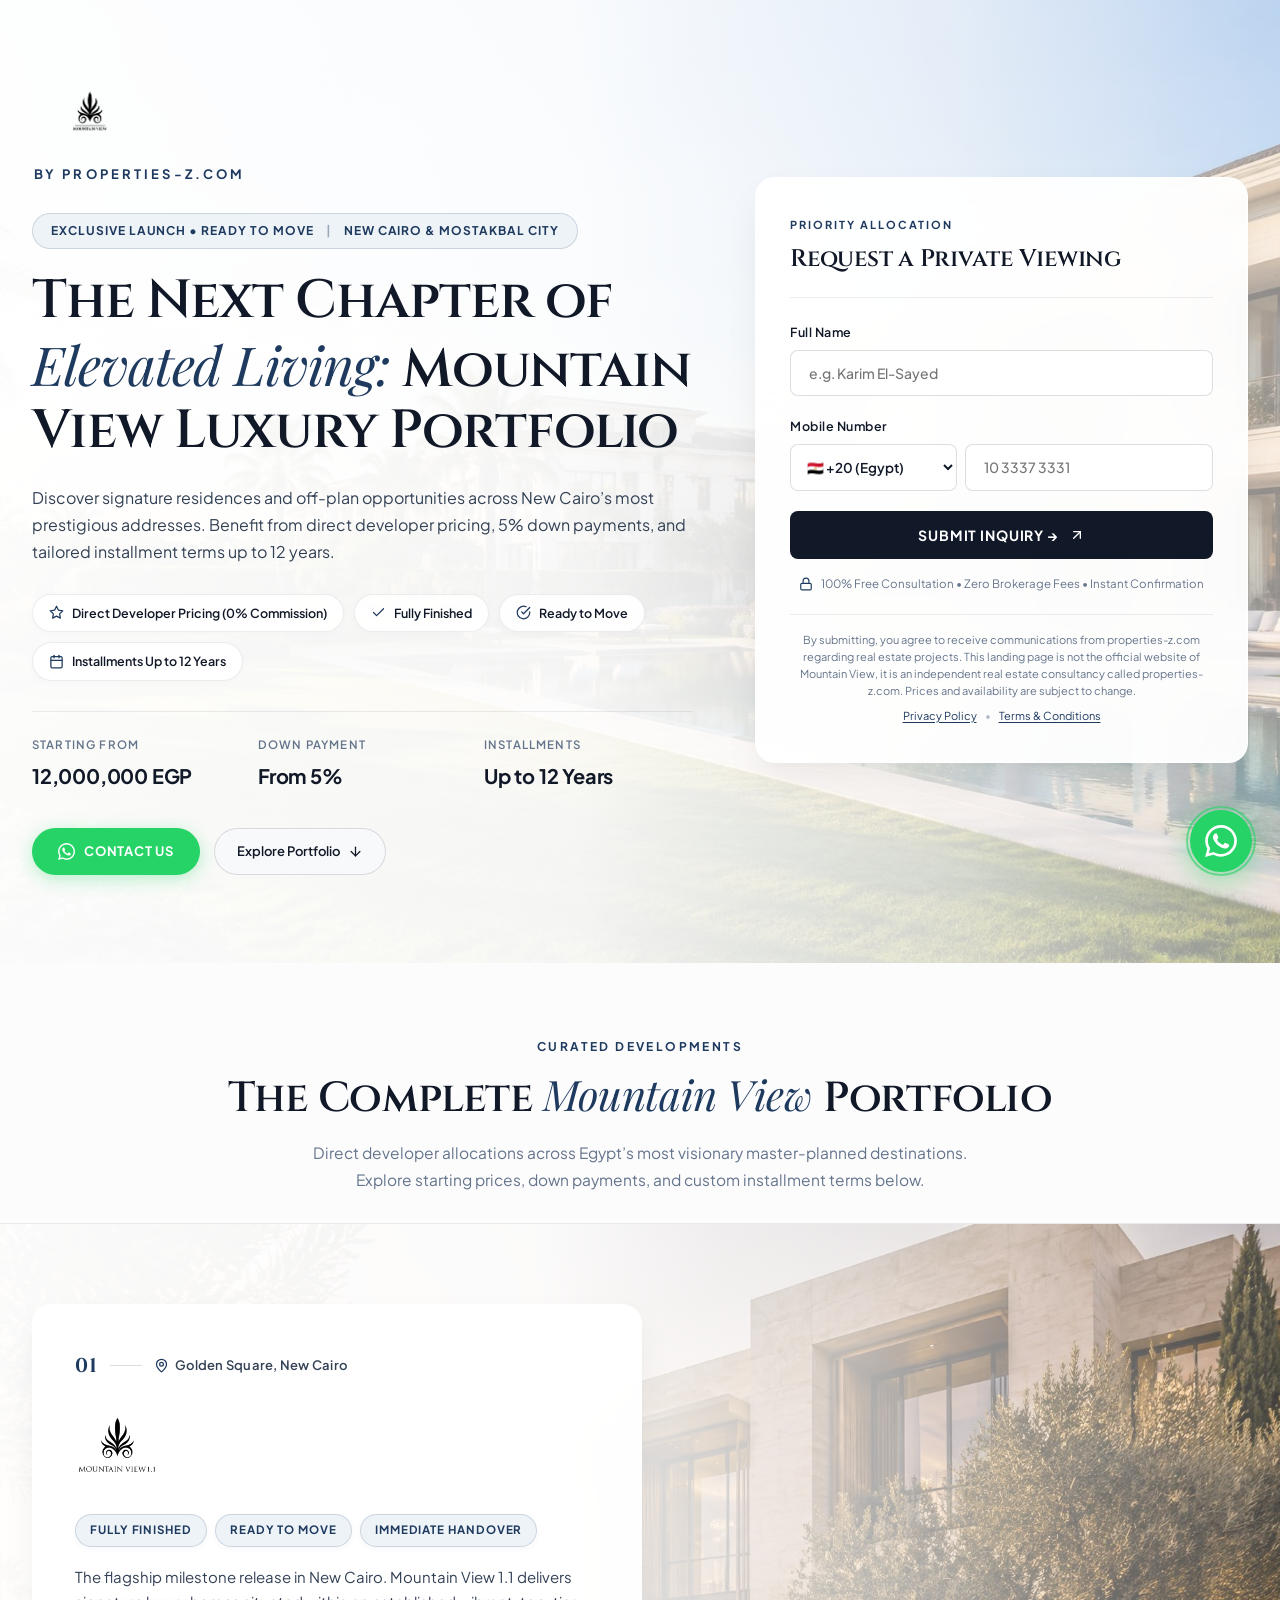
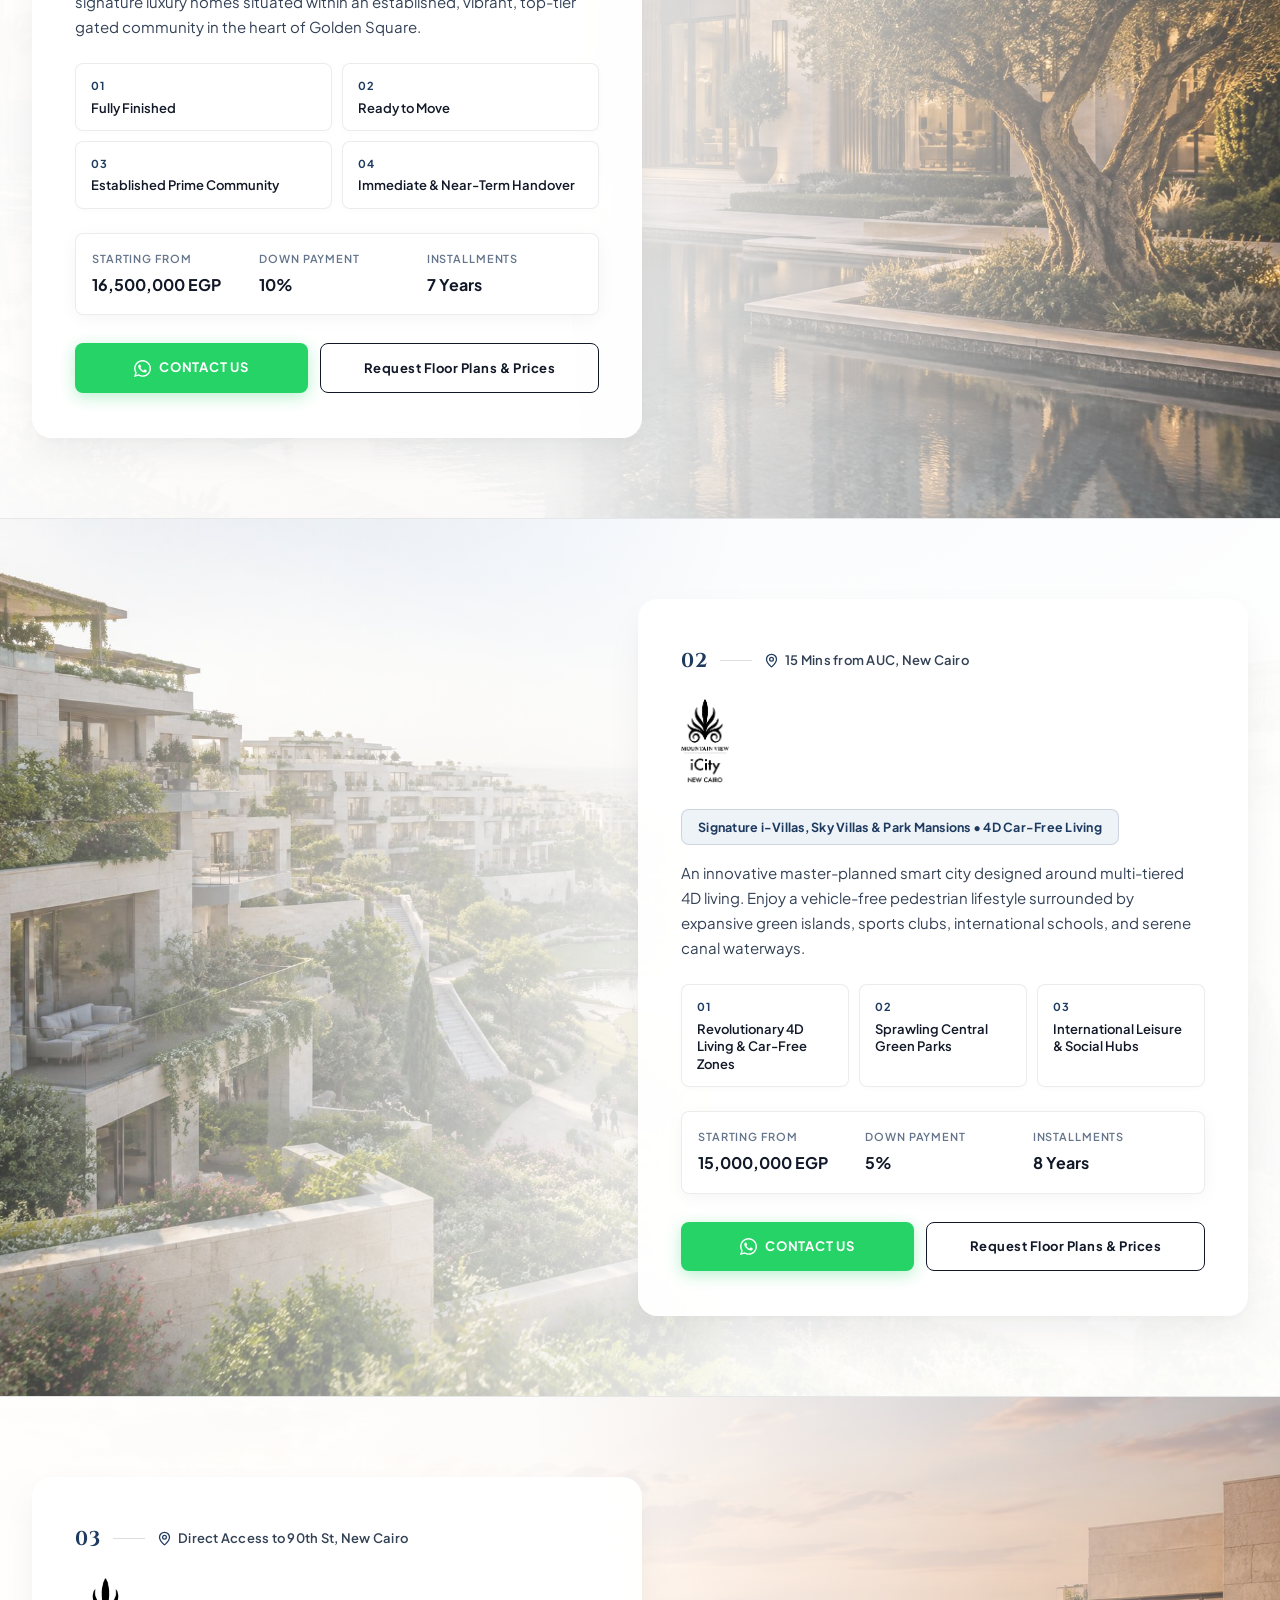
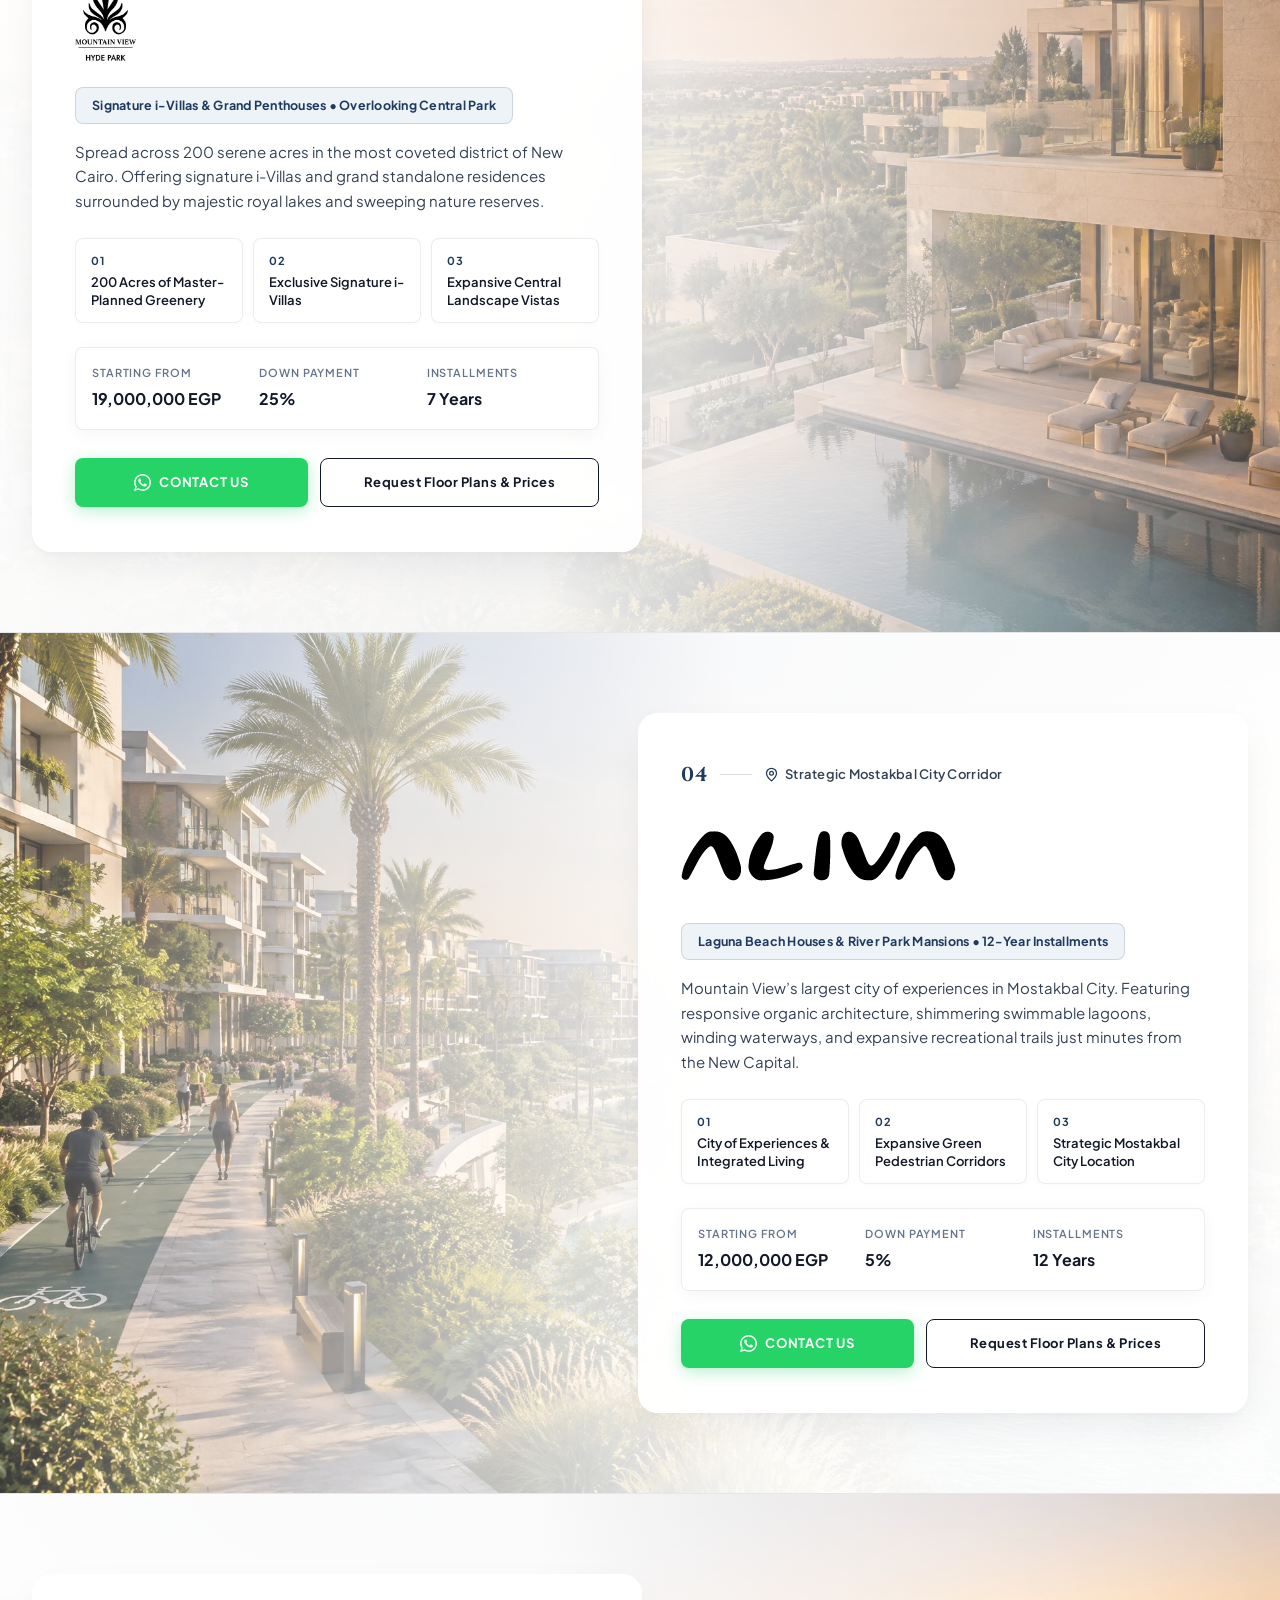
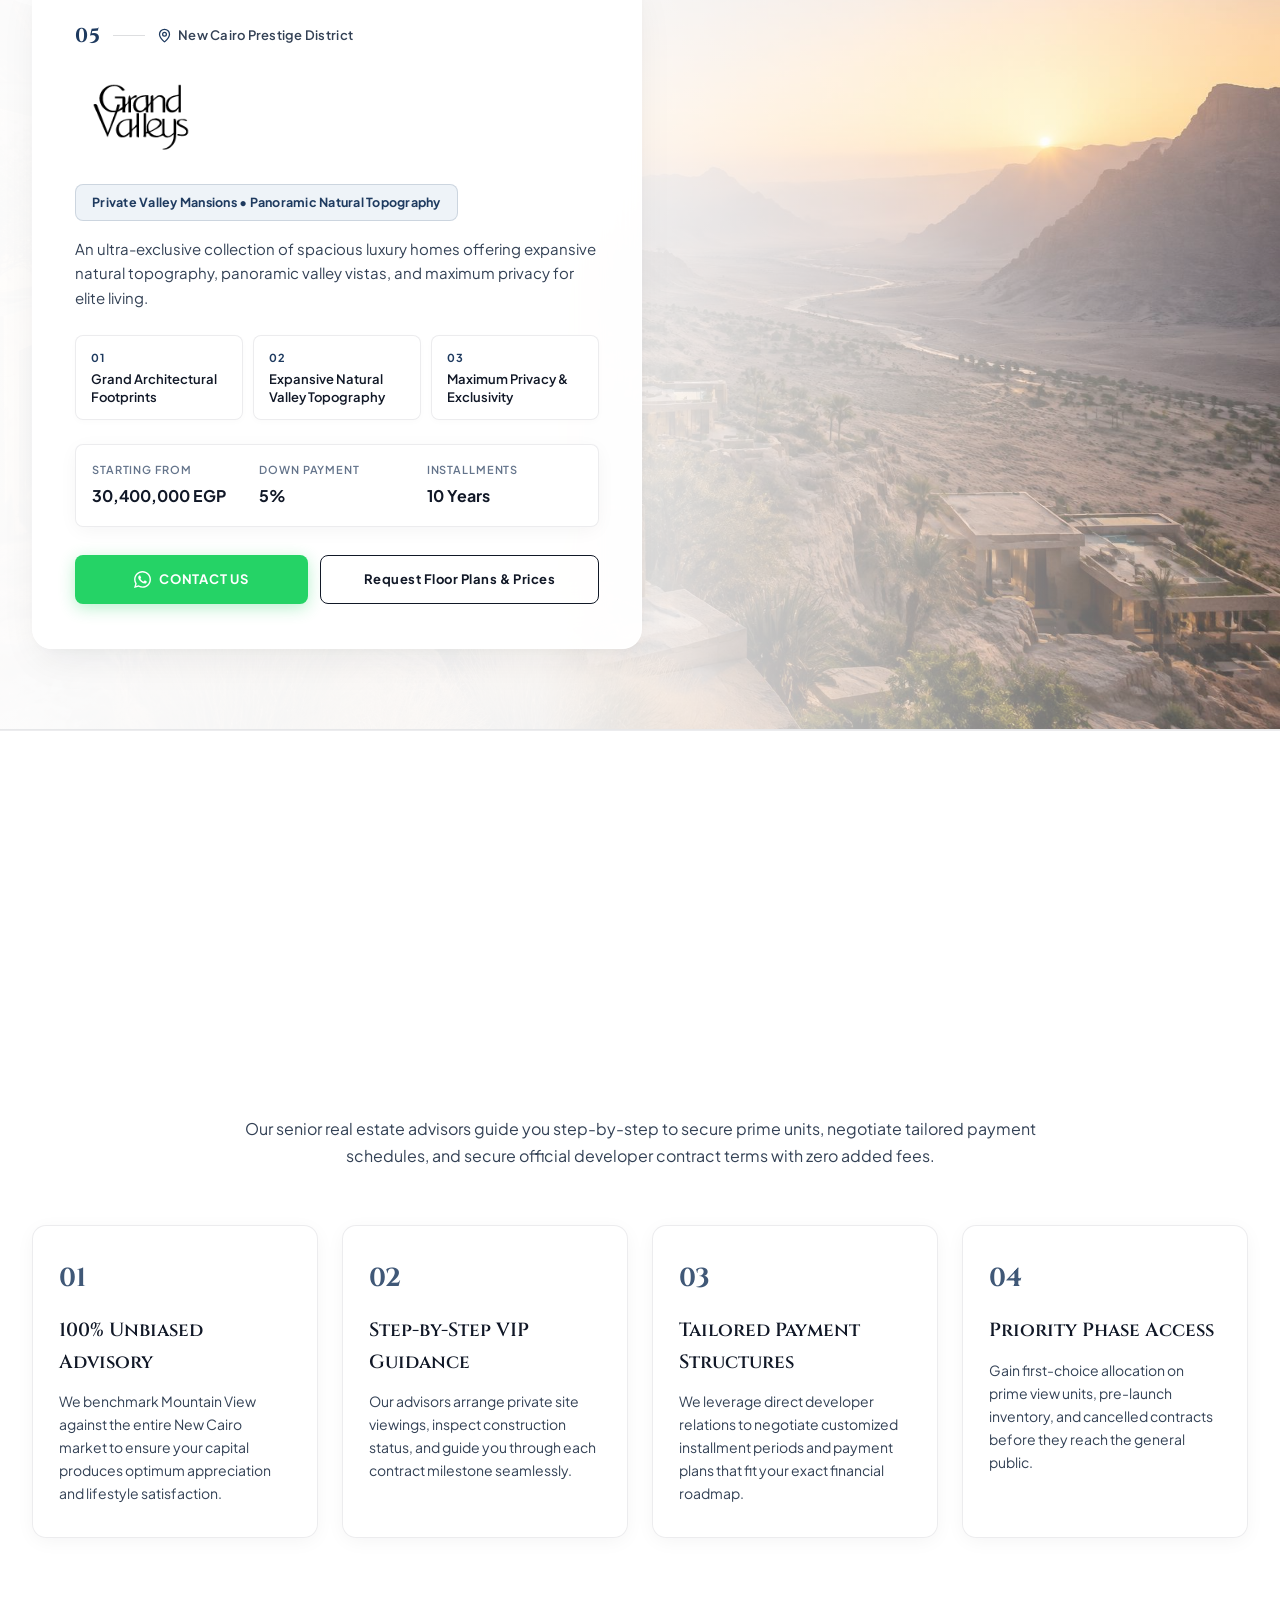
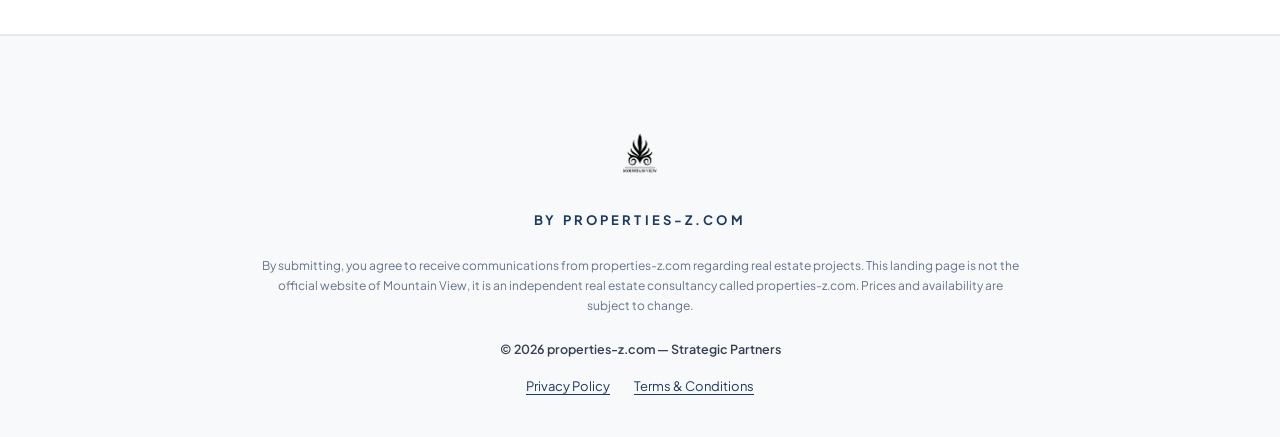
==== commit 083377cf: "Update prices: MV 1.1 to 16.5M, Mountain View Hyde Park to 19M and down payment to 25%" ====
--- a/index.html
+++ b/index.html
@@ -350,7 +350,7 @@
             <div class="pricing-grid">
               <div class="pricing-pill">
                 <span class="pricing-label">Starting From</span>
-                <p class="pricing-value">14,500,000 EGP</p>
+                <p class="pricing-value">16,500,000 EGP</p>
               </div>
               <div class="pricing-pill">
                 <span class="pricing-label">Down Payment</span>
@@ -508,11 +508,11 @@
             <div class="pricing-grid">
               <div class="pricing-pill">
                 <span class="pricing-label">Starting From</span>
-                <p class="pricing-value">28,000,000 EGP</p>
+                <p class="pricing-value">19,000,000 EGP</p>
               </div>
               <div class="pricing-pill">
                 <span class="pricing-label">Down Payment</span>
-                <p class="pricing-value">15%</p>
+                <p class="pricing-value">25%</p>
               </div>
               <div class="pricing-pill">
                 <span class="pricing-label">Installments</span>
